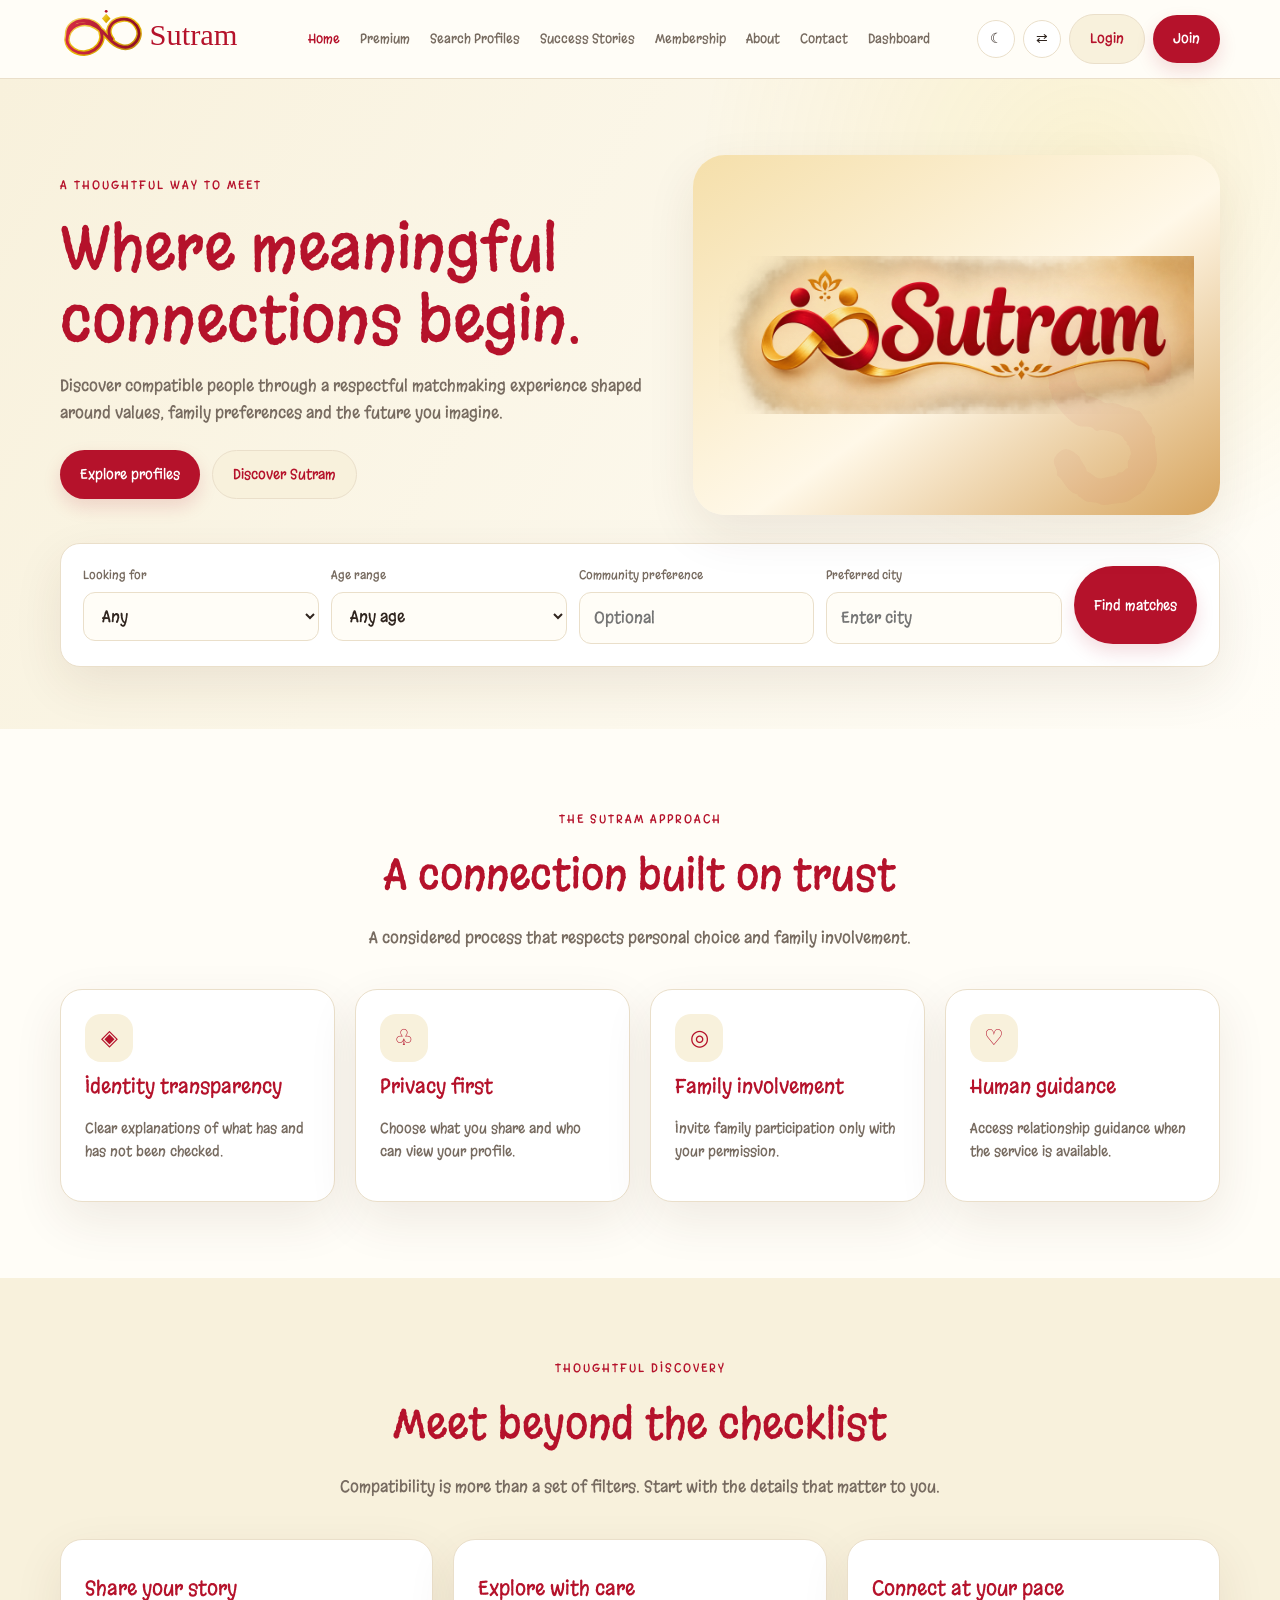
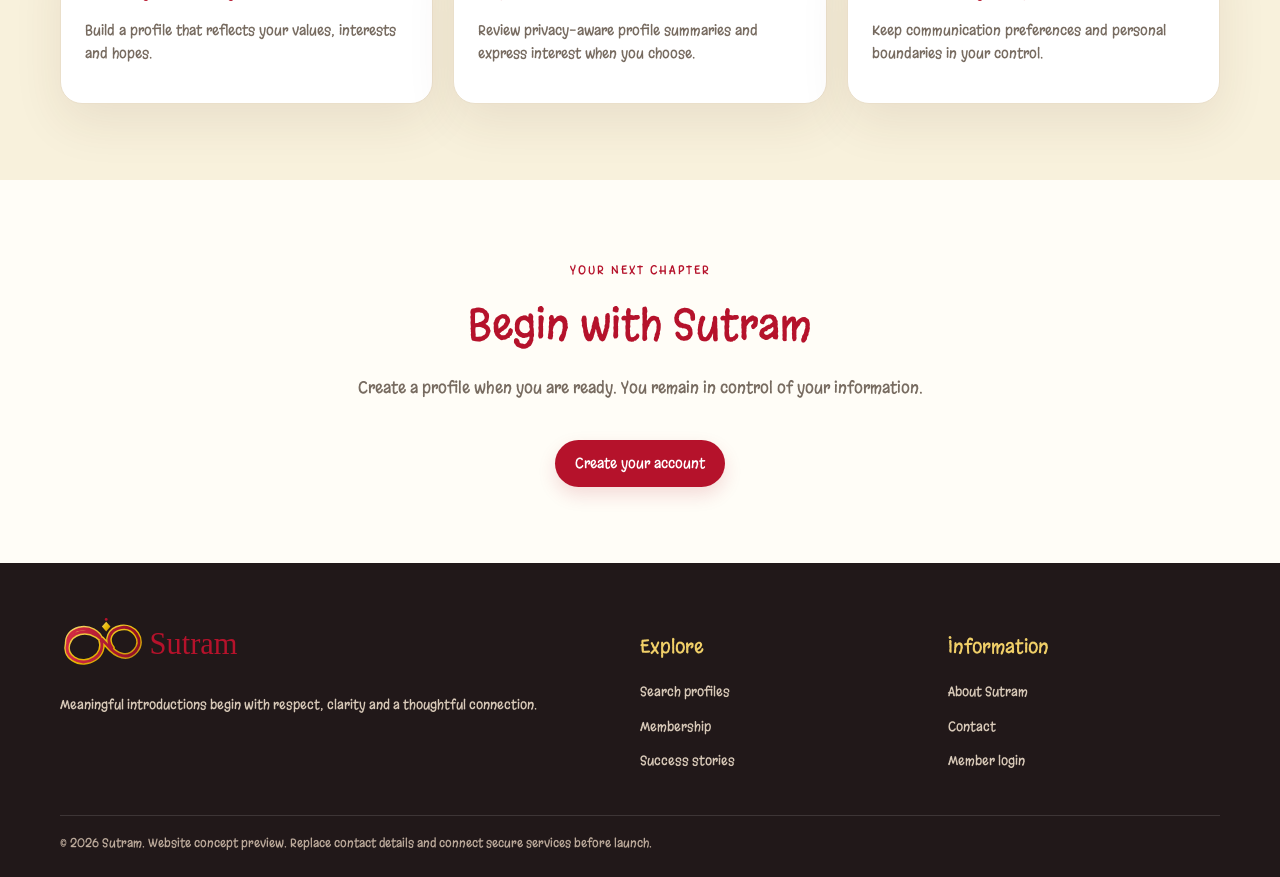
==== index.html @ 2b1965fa "firstcommit" ====
<!doctype html><html lang="en" dir="ltr"><head><meta charset="utf-8"><meta name="viewport" content="width=device-width, initial-scale=1"><meta name="theme-color" content="#F8F1DC"><meta name="description" content="Sutram — thoughtful matchmaking and meaningful connections."><title>Sutram | index</title><link rel="icon" type="image/svg+xml" href="assets/images/sutram-knot.svg"><link rel="stylesheet" href="assets/css/style.css"></head><body><div id="app"></div><script src="assets/js/site.js"></script></body></html>
---- assets/css/style.css ----
@import url('https://fonts.googleapis.com/css2?family=Margarine&display=swap');
:root{--red:#B5122B;--yellow:#E6B800;--sand:#C49A6C;--cream:#F8F1DC;--bg:#fffdf7;--surface:#fff;--ink:#30251f;--muted:#776b60;--line:#eadfca;--shadow:0 18px 50px rgba(80,40,20,.09);--radius:22px}*{box-sizing:border-box}html{scroll-behavior:smooth}body{margin:0;background:var(--bg);color:var(--ink);font-family:'Margarine',cursive;line-height:1.65}body.dark{--bg:#171313;--surface:#211b1b;--ink:#f8f1e8;--muted:#c2b3a6;--line:#413331;--cream:#302421;--shadow:0 18px 50px rgba(0,0,0,.25)}a{color:inherit;text-decoration:none}button,input,select,textarea{font:inherit}button,.btn{border:0;cursor:pointer;display:inline-flex;align-items:center;justify-content:center;gap:8px;padding:12px 20px;border-radius:999px;font-size:14px;transition:.2s}button:hover,.btn:hover{transform:translateY(-2px)}.btn-primary{background:var(--red);color:#fff;box-shadow:0 8px 18px #b5122b25}.btn-secondary{background:var(--cream);color:var(--red);border:1px solid var(--line)}.btn-ghost{background:transparent;color:var(--ink);border:1px solid var(--line)}.container{width:min(1160px,92%);margin:auto}.site-header{position:sticky;top:0;z-index:20;background:color-mix(in srgb,var(--bg) 92%,transparent);backdrop-filter:blur(14px);border-bottom:1px solid var(--line)}.nav-wrap{min-height:78px;display:flex;align-items:center;justify-content:space-between;gap:20px}.brand img{width:200px;height:60px;object-fit:contain}.nav-links{display:flex;align-items:center;gap:20px;font-size:13px}.nav-links a{color:var(--muted)}.nav-links a:hover,.nav-links a.active{color:var(--red)}.nav-actions{display:flex;align-items:center;gap:8px}.icon-btn{width:38px;height:38px;padding:0;border:1px solid var(--line);background:var(--surface);color:var(--ink)}.menu-toggle{display:none}.hero{padding:76px 0 62px;background:radial-gradient(circle at 85% 15%,#e6b80020,transparent 32%),linear-gradient(120deg,var(--cream),var(--bg))}.hero-grid{display:grid;grid-template-columns:1.05fr .95fr;gap:50px;align-items:center}.eyebrow{color:var(--red);font-size:12px;letter-spacing:2px;text-transform:uppercase}.hero h1{font-size:clamp(36px,5vw,62px);line-height:1.16;margin:16px 0;color:var(--red);font-weight:400}.hero p{color:var(--muted);max-width:590px}.hero-art{min-height:360px;border-radius:32px;background:linear-gradient(145deg,#f5dfaa,#fff8e8 55%,#d7a45d);box-shadow:var(--shadow);display:grid;place-items:center;overflow:hidden;position:relative}.hero-art img{width:90%;height:320px;object-fit:contain;mix-blend-mode:multiply}.hero-art:after{content:'S';position:absolute;font-size:250px;color:#b5122b0b;right:8%;bottom:-100px}.section{padding:76px 0}.section.alt{background:var(--cream)}.section-head{text-align:center;max-width:700px;margin:0 auto 38px}.section-head h2,.page-hero h1{font-size:clamp(28px,4vw,42px);color:var(--red);font-weight:400;margin:8px 0}.section-head p{color:var(--muted)}.grid{display:grid;gap:20px}.grid-3{grid-template-columns:repeat(3,1fr)}.grid-4{grid-template-columns:repeat(4,1fr)}.card{background:var(--surface);border:1px solid var(--line);border-radius:var(--radius);padding:24px;box-shadow:var(--shadow)}.card h3{margin:8px 0;color:var(--red);font-size:20px;font-weight:400}.card p{color:var(--muted);font-size:14px}.feature-icon{width:48px;height:48px;border-radius:16px;background:var(--cream);display:grid;place-items:center;color:var(--red);font-size:22px}.search-panel{background:var(--surface);padding:22px;border:1px solid var(--line);border-radius:20px;box-shadow:var(--shadow);display:grid;grid-template-columns:repeat(4,1fr) auto;gap:12px;margin-top:28px}.field{display:flex;flex-direction:column;gap:6px}.field label{font-size:12px;color:var(--muted)}.field input,.field select,.field textarea{width:100%;padding:12px 14px;border:1px solid var(--line);border-radius:12px;background:var(--bg);color:var(--ink);outline:none}.field input:focus,.field select:focus,.field textarea:focus{border-color:var(--yellow);box-shadow:0 0 0 3px #e6b80022}.page-hero{padding:56px 0;background:var(--cream);text-align:center}.page-hero p{max-width:700px;margin:0 auto;color:var(--muted)}.profile-card{padding:0;overflow:hidden}.profile-photo{height:180px;background:linear-gradient(135deg,#ead6b2,#f9efdc);display:grid;place-items:center;font-size:60px;color:var(--red)}.profile-info{padding:18px}.tag{display:inline-block;padding:5px 10px;background:var(--cream);color:var(--red);border-radius:99px;font-size:11px;margin:3px}.plan{position:relative}.plan.popular{border:2px solid var(--yellow);transform:translateY(-8px)}.price{font-size:30px;color:var(--red)}.list{padding:0;list-style:none;color:var(--muted);font-size:14px}.list li{padding:7px 0;border-bottom:1px solid var(--line)}.footer{background:#211819;color:#f8f1dc;padding:50px 0 24px}.footer-grid{display:grid;grid-template-columns:2fr 1fr 1fr;gap:36px}.footer p,.footer a{color:#d8c9b8;font-size:13px}.footer h3{font-weight:400;color:#f0cf68}.footer-bottom{border-top:1px solid #ffffff20;margin-top:30px;padding-top:18px;color:#bba99a;font-size:12px}.auth-shell{min-height:100vh;display:grid;place-items:center;padding:24px;background:radial-gradient(circle at 20% 20%,#e6b80025,transparent 30%),var(--bg)}.auth-card{width:min(460px,100%);padding:34px;background:var(--surface);border:1px solid var(--line);border-radius:26px;box-shadow:var(--shadow)}.auth-card .brand{display:block;text-align:center;margin-bottom:18px}.auth-card .brand img{margin:auto}.auth-card h1{text-align:center;color:var(--red);font-weight:400}.auth-card .field{margin:14px 0}.auth-card .btn{width:100%;margin-top:10px}.auth-tools{position:fixed;top:16px;right:16px;display:flex;gap:8px}.dashboard{min-height:100vh;display:grid;grid-template-columns:250px 1fr}.sidebar{background:#24191a;color:#f8f1dc;padding:24px 16px;display:flex;flex-direction:column}.sidebar img{width:180px;background:#fff8e8;border-radius:12px;padding:4px}.side-links{display:grid;gap:6px;margin-top:28px}.side-links a,.side-links button{color:#eadbc9;text-align:start;padding:12px;border-radius:10px;background:transparent;border:0}.side-links a.active,.side-links a:hover{background:#ffffff18;color:#f3d36a}.dash-main{padding:28px;min-width:0}.dash-top{display:flex;justify-content:space-between;align-items:center;gap:16px}.metric{font-size:30px;color:var(--red)}.notice{padding:14px 18px;background:#fff4d5;color:#6e4c00;border:1px solid #e6b80055;border-radius:14px;font-size:13px;margin:18px 0}.empty{padding:32px;text-align:center;border:1px dashed var(--line);border-radius:18px;color:var(--muted)}.success{color:#24734a}.toast{position:fixed;bottom:20px;left:50%;transform:translateX(-50%);background:#24191a;color:white;padding:12px 20px;border-radius:999px;z-index:50;box-shadow:var(--shadow);display:none}.mobile-nav{display:none}html[dir=rtl] body{text-align:right}html[dir=rtl] .nav-wrap{flex-direction:row-reverse}html[dir=rtl] .dashboard{grid-template-columns:1fr 250px}html[dir=rtl] .sidebar{grid-column:2}html[dir=rtl] .dash-main{grid-column:1;grid-row:1}html[dir=rtl] .side-links a{text-align:right}
@media(max-width:900px){.nav-links{display:none;position:absolute;top:78px;left:0;right:0;background:var(--surface);padding:20px;flex-direction:column;border-bottom:1px solid var(--line)}.nav-links.open{display:flex}.menu-toggle{display:inline-flex}.nav-actions .btn{display:none}.hero-grid{grid-template-columns:1fr}.hero-art{min-height:280px}.search-panel{grid-template-columns:repeat(2,1fr)}.grid-4{grid-template-columns:repeat(2,1fr)}.dashboard{grid-template-columns:1fr}.sidebar{position:relative}.side-links{grid-template-columns:repeat(2,1fr);margin-top:14px}.dash-main{padding:20px}html[dir=rtl] .dashboard{grid-template-columns:1fr}html[dir=rtl] .sidebar,html[dir=rtl] .dash-main{grid-column:auto;grid-row:auto}}
@media(max-width:600px){.nav-wrap{min-height:68px}.brand img{width:160px;height:50px}.nav-links{top:68px}.nav-actions{gap:5px}.icon-btn{width:34px;height:34px}.hero{padding:48px 0}.hero-art{min-height:220px}.hero-art img{height:210px}.search-panel{grid-template-columns:1fr}.grid-3,.grid-4{grid-template-columns:1fr}.section{padding:54px 0}.footer-grid{grid-template-columns:1fr}.plan.popular{transform:none}.dash-top{align-items:flex-start;flex-direction:column}.side-links{grid-template-columns:1fr 1fr}.auth-card{padding:24px}}
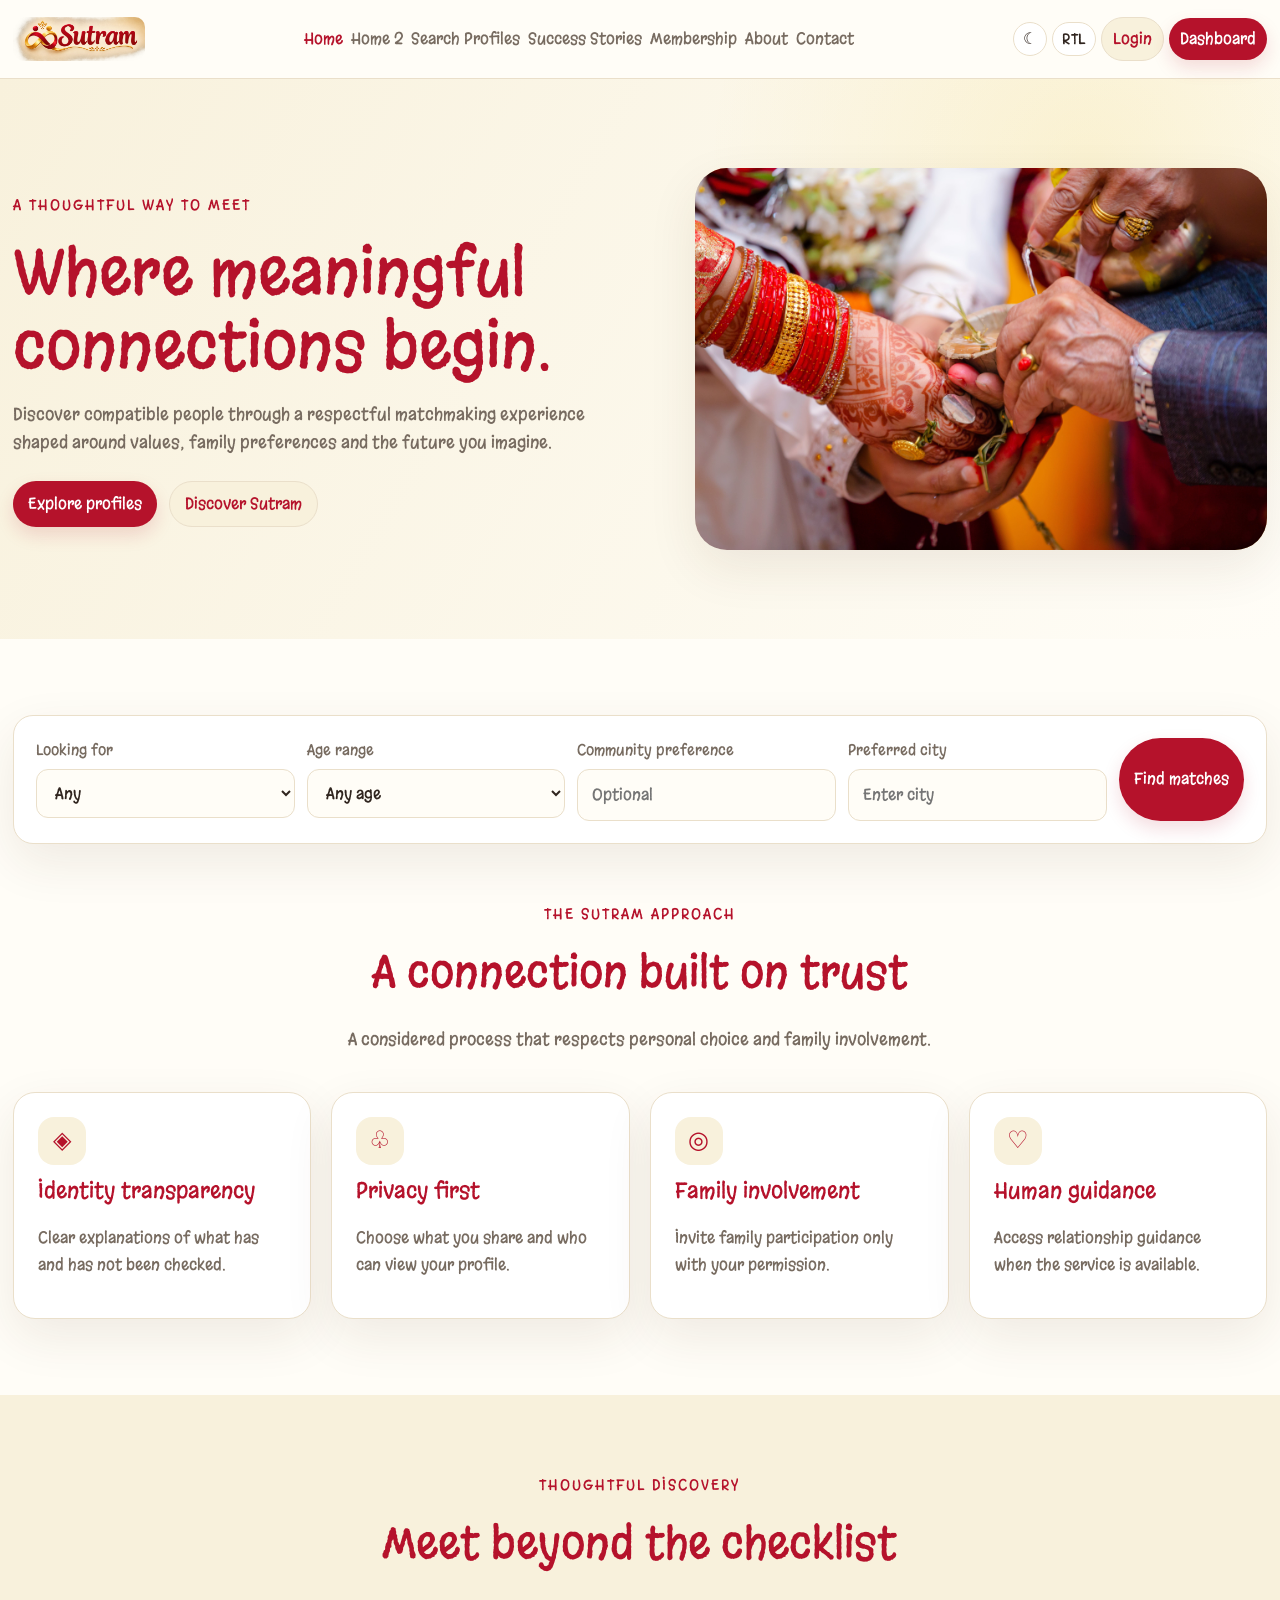
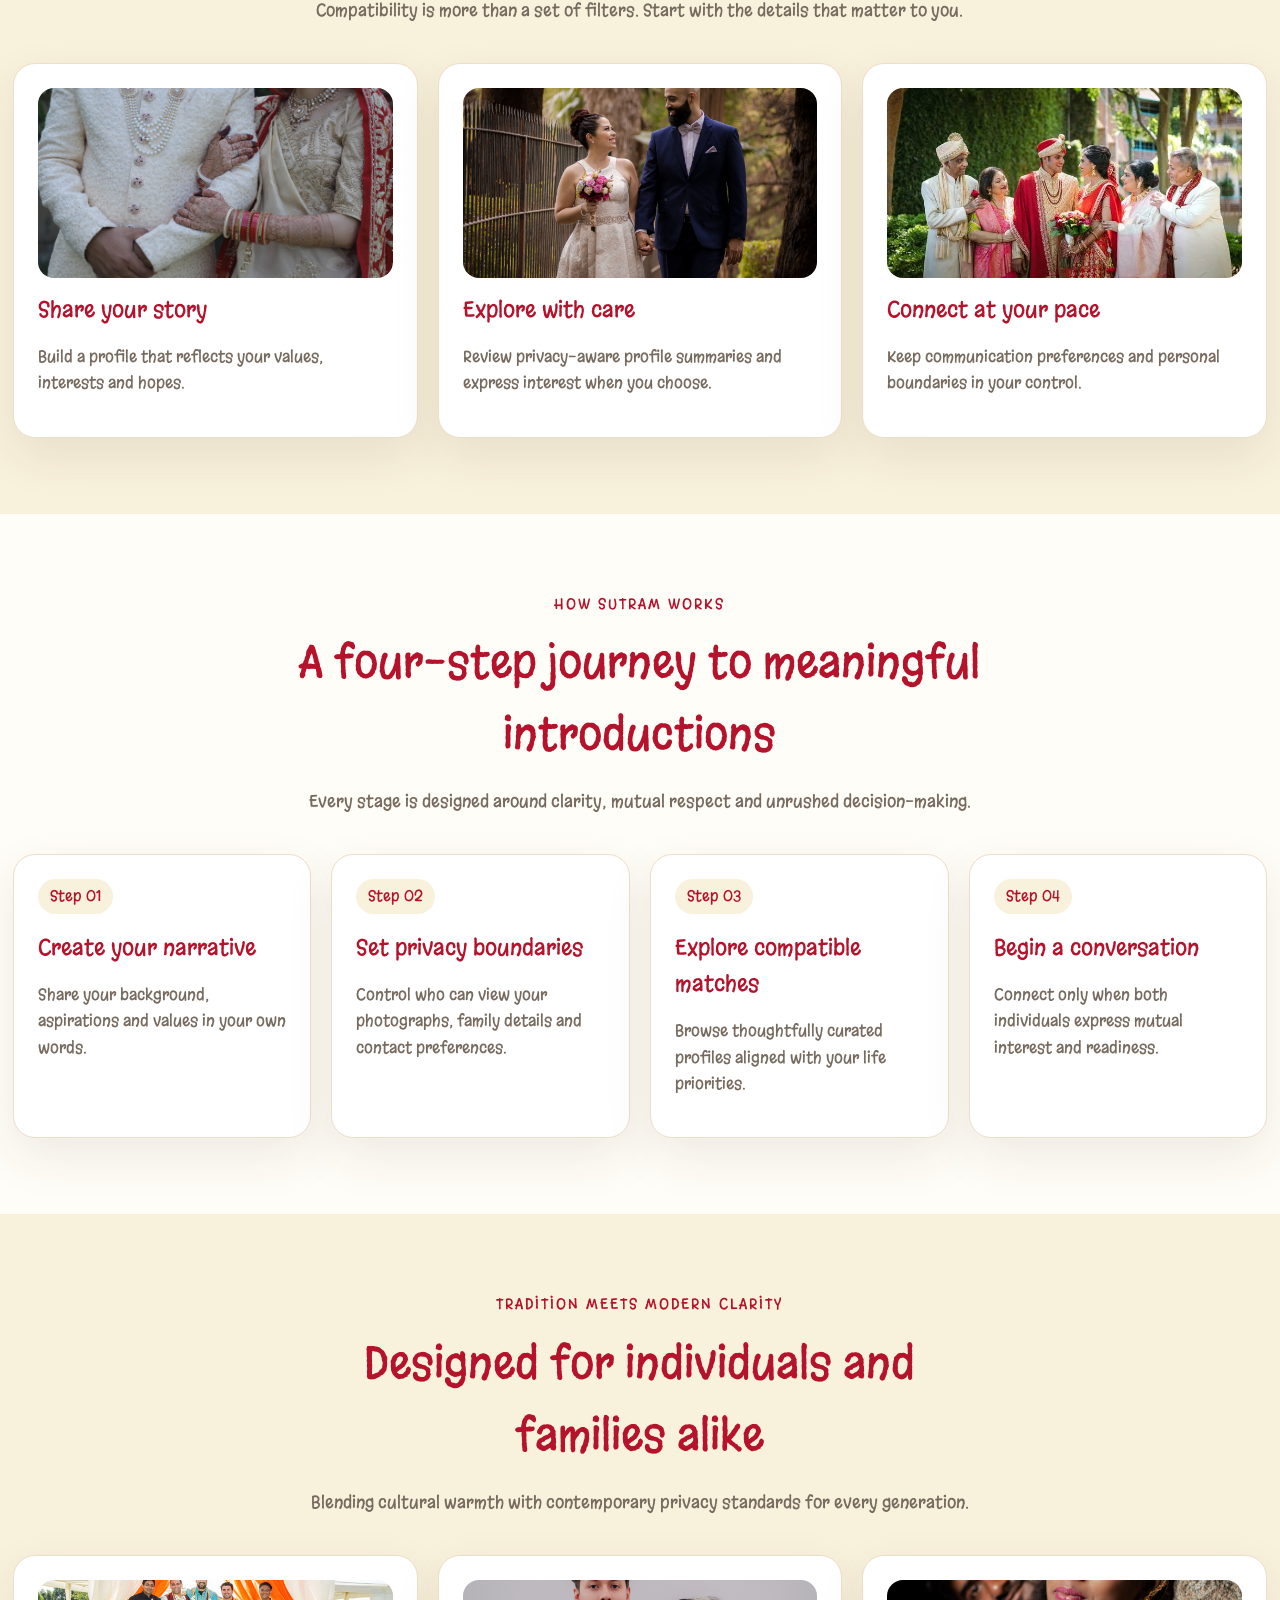
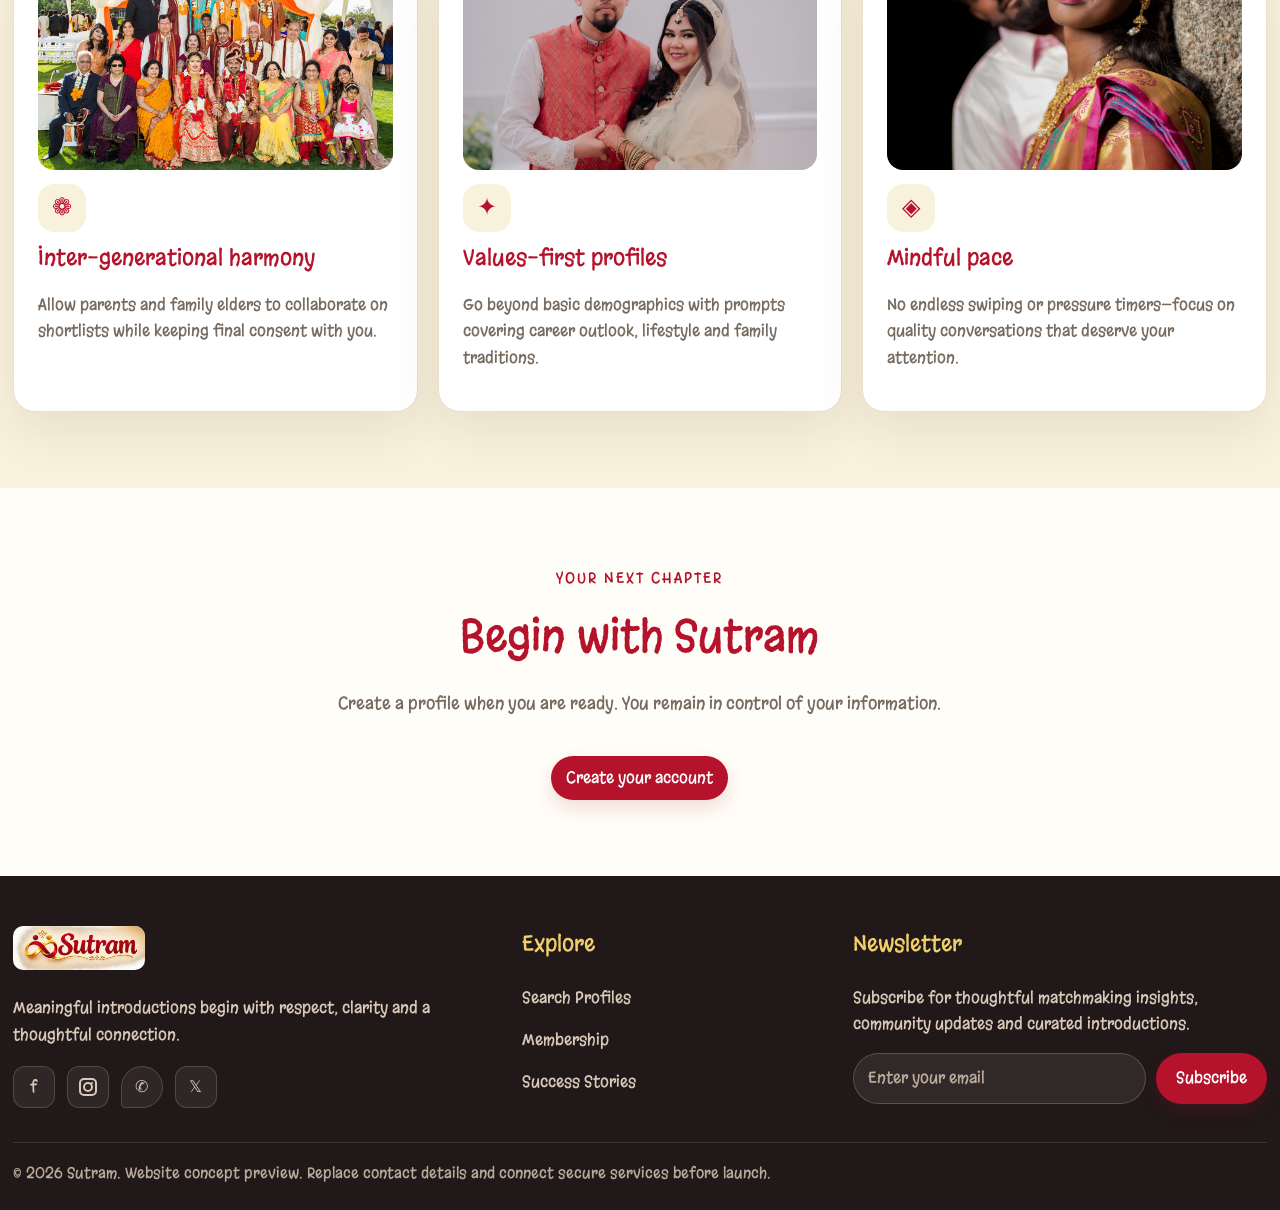
==== commit 0e90fa16: "firstpush" ====
--- a/index.html
+++ b/index.html
@@ -1 +1 @@
-<!doctype html><html lang="en" dir="ltr"><head><meta charset="utf-8"><meta name="viewport" content="width=device-width, initial-scale=1"><meta name="theme-color" content="#F8F1DC"><meta name="description" content="Sutram — thoughtful matchmaking and meaningful connections."><title>Sutram | index</title><link rel="icon" type="image/svg+xml" href="assets/images/sutram-knot.svg"><link rel="stylesheet" href="assets/css/style.css"></head><body><div id="app"></div><script src="assets/js/site.js"></script></body></html>
+<!doctype html><html lang="en" dir="ltr"><head><meta charset="utf-8"><meta name="viewport" content="width=device-width, initial-scale=1"><meta name="theme-color" content="#F8F1DC"><meta name="description" content="Sutram — thoughtful matchmaking and meaningful connections."><title>Sutram | index</title><link rel="icon" type="image/png" href="assets/images/sutram-logo.png"><link rel="stylesheet" href="assets/css/style.css"></head><body><div id="app"><header class="site-header"><div class="container nav-wrap"><a class="brand" href="index.html" aria-label="Sutram home"><img src="assets/images/sutram-logo.png" alt="Sutram"></a><nav class="nav-links" id="navLinks"><a class="active" href="index.html">Home</a><a class="" href="home-2.html">Home 2</a><a class="" href="search-profiles.html">Search Profiles</a><a class="" href="success-stories.html">Success Stories</a><a class="" href="membership-plans.html">Membership</a><a class="" href="about.html">About</a><a class="" href="contact.html">Contact</a><div class="mobile-menu-actions"><div class="mobile-menu-toggles"><button class="icon-btn theme-toggle" type="button" aria-label="Toggle theme">☾</button><button class="icon-btn dir-toggle" type="button" aria-label="Toggle text direction">RTL</button></div><div class="mobile-menu-btns"><a class="btn btn-secondary" href="login.html">Login</a><a class="btn btn-primary" href="dashboard.html">Dashboard</a></div></div></nav><div class="nav-actions"><button class="icon-btn theme-toggle" id="themeToggle" type="button" aria-label="Toggle theme">☾</button><button class="icon-btn dir-toggle" id="dirToggle" type="button" aria-label="Toggle text direction">RTL</button><a class="btn btn-secondary" href="login.html">Login</a><a class="btn btn-primary" href="dashboard.html">Dashboard</a><button class="icon-btn menu-toggle" id="menuToggle" type="button" aria-label="Open navigation">☰</button></div></div></header><main><section class="hero"><div class="container hero-grid"><div><span class="eyebrow">A thoughtful way to meet</span><h1>Where meaningful connections begin.</h1><p>Discover compatible people through a respectful matchmaking experience shaped around values, family preferences and the future you imagine.</p><div style="display:flex;gap:12px;flex-wrap:wrap;margin-top:24px"><a class="btn btn-primary" href="search-profiles.html">Explore profiles</a><a class="btn btn-secondary" href="about.html">Discover Sutram</a></div></div><div class="hero-art"><img src="assets/images/hero1.jpg" alt="Where meaningful connections begin"></div></div></section><section class="section"><div class="container"><form class="search-panel" id="quickSearch" style="margin-top:0;margin-bottom:56px"><div class="field"><label>Looking for</label><select name="looking"><option>Any</option><option>Bride</option><option>Groom</option></select></div><div class="field"><label>Age range</label><select name="age"><option>Any age</option><option>21–25</option><option>26–30</option><option>31–35</option><option>36–40</option></select></div><div class="field"><label>Community preference</label><input name="community" placeholder="Optional"></div><div class="field"><label>Preferred city</label><input name="city" placeholder="Enter city"></div><button class="btn btn-primary" type="submit">Find matches</button></form><div class="section-head"><span class="eyebrow">The Sutram approach</span><h2>A connection built on trust</h2><p>A considered process that respects personal choice and family involvement.</p></div><div class="grid grid-4"><article class="card"><div class="feature-icon">◈</div><h3>Identity transparency</h3><p>Clear explanations of what has and has not been checked.</p></article><article class="card"><div class="feature-icon">♧</div><h3>Privacy first</h3><p>Choose what you share and who can view your profile.</p></article><article class="card"><div class="feature-icon">◎</div><h3>Family involvement</h3><p>Invite family participation only with your permission.</p></article><article class="card"><div class="feature-icon">♡</div><h3>Human guidance</h3><p>Access relationship guidance when the service is available.</p></article></div></div></section><section class="section alt"><div class="container"><div class="section-head"><span class="eyebrow">Thoughtful discovery</span><h2>Meet beyond the checklist</h2><p>Compatibility is more than a set of filters. Start with the details that matter to you.</p></div><div class="grid grid-3"><article class="card"><img class="card-media" src="assets/images/b88.jpg" alt="A couple sharing their story"><h3>Share your story</h3><p>Build a profile that reflects your values, interests and hopes.</p></article><article class="card"><img class="card-media" src="assets/images/b17.jpg" alt="Explore with care"><h3>Explore with care</h3><p>Review privacy-aware profile summaries and express interest when you choose.</p></article><article class="card"><img class="card-media" src="assets/images/fam11.jfif" alt="Connect at your pace with family"><h3>Connect at your pace</h3><p>Keep communication preferences and personal boundaries in your control.</p></article></div></div></section><section class="section"><div class="container"><div class="section-head"><span class="eyebrow">How Sutram works</span><h2>A four-step journey to meaningful introductions</h2><p>Every stage is designed around clarity, mutual respect and unrushed decision-making.</p></div><div class="grid grid-4"><article class="card"><span class="step-badge">Step 01</span><h3>Create your narrative</h3><p>Share your background, aspirations and values in your own words.</p></article><article class="card"><span class="step-badge">Step 02</span><h3>Set privacy boundaries</h3><p>Control who can view your photographs, family details and contact preferences.</p></article><article class="card"><span class="step-badge">Step 03</span><h3>Explore compatible matches</h3><p>Browse thoughtfully curated profiles aligned with your life priorities.</p></article><article class="card"><span class="step-badge">Step 04</span><h3>Begin a conversation</h3><p>Connect only when both individuals express mutual interest and readiness.</p></article></div></div></section><section class="section alt"><div class="container"><div class="section-head"><span class="eyebrow">Tradition meets modern clarity</span><h2>Designed for individuals and families alike</h2><p>Blending cultural warmth with contemporary privacy standards for every generation.</p></div><div class="grid grid-3"><article class="card"><img class="card-media" src="assets/images/fam1.jpeg" alt="Inter-generational family harmony"><div class="feature-icon">❁</div><h3>Inter-generational harmony</h3><p>Allow parents and family elders to collaborate on shortlists while keeping final consent with you.</p></article><article class="card"><img class="card-media" src="assets/images/b4.jpg" alt="Values-first matchmaking"><div class="feature-icon">✦</div><h3>Values-first profiles</h3><p>Go beyond basic demographics with prompts covering career outlook, lifestyle and family traditions.</p></article><article class="card"><img class="card-media" src="assets/images/b12.jpg" alt="Mindful pace for couples"><div class="feature-icon">◈</div><h3>Mindful pace</h3><p>No endless swiping or pressure timers—focus on quality conversations that deserve your attention.</p></article></div></div></section><section class="section"><div class="container" style="text-align:center"><div class="section-head"><span class="eyebrow">Your next chapter</span><h2>Begin with Sutram</h2><p>Create a profile when you are ready. You remain in control of your information.</p></div><a class="btn btn-primary" href="signup.html">Create your account</a></div></section></main><footer class="footer"><div class="container"><div class="footer-grid"><div><a class="brand" href="index.html" aria-label="Sutram home"><img src="assets/images/sutram-logo.png" alt="Sutram"></a><p>Meaningful introductions begin with respect, clarity and a thoughtful connection.</p><div class="footer-socials"><a class="social-icon" href="#facebook" aria-label="Facebook" title="Facebook">f</a><a class="social-icon" href="#instagram" aria-label="Instagram" title="Instagram"><span class="insta-cam"></span></a><a class="social-icon wa-icon" href="#whatsapp" aria-label="WhatsApp" title="WhatsApp">✆</a><a class="social-icon" href="#x" aria-label="X" title="X">𝕏</a></div></div><div><h3>Explore</h3><p><a href="search-profiles.html">Search Profiles</a></p><p><a href="membership-plans.html">Membership</a></p><p><a href="success-stories.html">Success Stories</a></p></div><div><h3>Newsletter</h3><p>Subscribe for thoughtful matchmaking insights, community updates and curated introductions.</p><form class="newsletter-form" id="newsletterForm"><input type="email" name="email" required placeholder="Enter your email" aria-label="Email address"><button class="btn btn-primary" type="submit">Subscribe</button></form></div></div><div class="footer-bottom">© 2026 Sutram. Website concept preview. Replace contact details and connect secure services before launch.</div></div></footer></div><script src="assets/js/site.js"></script></body></html>
--- a/assets/css/style.css
+++ b/assets/css/style.css
@@ -1,4 +1,6 @@
 @import url('https://fonts.googleapis.com/css2?family=Margarine&display=swap');
-:root{--red:#B5122B;--yellow:#E6B800;--sand:#C49A6C;--cream:#F8F1DC;--bg:#fffdf7;--surface:#fff;--ink:#30251f;--muted:#776b60;--line:#eadfca;--shadow:0 18px 50px rgba(80,40,20,.09);--radius:22px}*{box-sizing:border-box}html{scroll-behavior:smooth}body{margin:0;background:var(--bg);color:var(--ink);font-family:'Margarine',cursive;line-height:1.65}body.dark{--bg:#171313;--surface:#211b1b;--ink:#f8f1e8;--muted:#c2b3a6;--line:#413331;--cream:#302421;--shadow:0 18px 50px rgba(0,0,0,.25)}a{color:inherit;text-decoration:none}button,input,select,textarea{font:inherit}button,.btn{border:0;cursor:pointer;display:inline-flex;align-items:center;justify-content:center;gap:8px;padding:12px 20px;border-radius:999px;font-size:14px;transition:.2s}button:hover,.btn:hover{transform:translateY(-2px)}.btn-primary{background:var(--red);color:#fff;box-shadow:0 8px 18px #b5122b25}.btn-secondary{background:var(--cream);color:var(--red);border:1px solid var(--line)}.btn-ghost{background:transparent;color:var(--ink);border:1px solid var(--line)}.container{width:min(1160px,92%);margin:auto}.site-header{position:sticky;top:0;z-index:20;background:color-mix(in srgb,var(--bg) 92%,transparent);backdrop-filter:blur(14px);border-bottom:1px solid var(--line)}.nav-wrap{min-height:78px;display:flex;align-items:center;justify-content:space-between;gap:20px}.brand img{width:200px;height:60px;object-fit:contain}.nav-links{display:flex;align-items:center;gap:20px;font-size:13px}.nav-links a{color:var(--muted)}.nav-links a:hover,.nav-links a.active{color:var(--red)}.nav-actions{display:flex;align-items:center;gap:8px}.icon-btn{width:38px;height:38px;padding:0;border:1px solid var(--line);background:var(--surface);color:var(--ink)}.menu-toggle{display:none}.hero{padding:76px 0 62px;background:radial-gradient(circle at 85% 15%,#e6b80020,transparent 32%),linear-gradient(120deg,var(--cream),var(--bg))}.hero-grid{display:grid;grid-template-columns:1.05fr .95fr;gap:50px;align-items:center}.eyebrow{color:var(--red);font-size:12px;letter-spacing:2px;text-transform:uppercase}.hero h1{font-size:clamp(36px,5vw,62px);line-height:1.16;margin:16px 0;color:var(--red);font-weight:400}.hero p{color:var(--muted);max-width:590px}.hero-art{min-height:360px;border-radius:32px;background:linear-gradient(145deg,#f5dfaa,#fff8e8 55%,#d7a45d);box-shadow:var(--shadow);display:grid;place-items:center;overflow:hidden;position:relative}.hero-art img{width:90%;height:320px;object-fit:contain;mix-blend-mode:multiply}.hero-art:after{content:'S';position:absolute;font-size:250px;color:#b5122b0b;right:8%;bottom:-100px}.section{padding:76px 0}.section.alt{background:var(--cream)}.section-head{text-align:center;max-width:700px;margin:0 auto 38px}.section-head h2,.page-hero h1{font-size:clamp(28px,4vw,42px);color:var(--red);font-weight:400;margin:8px 0}.section-head p{color:var(--muted)}.grid{display:grid;gap:20px}.grid-3{grid-template-columns:repeat(3,1fr)}.grid-4{grid-template-columns:repeat(4,1fr)}.card{background:var(--surface);border:1px solid var(--line);border-radius:var(--radius);padding:24px;box-shadow:var(--shadow)}.card h3{margin:8px 0;color:var(--red);font-size:20px;font-weight:400}.card p{color:var(--muted);font-size:14px}.feature-icon{width:48px;height:48px;border-radius:16px;background:var(--cream);display:grid;place-items:center;color:var(--red);font-size:22px}.search-panel{background:var(--surface);padding:22px;border:1px solid var(--line);border-radius:20px;box-shadow:var(--shadow);display:grid;grid-template-columns:repeat(4,1fr) auto;gap:12px;margin-top:28px}.field{display:flex;flex-direction:column;gap:6px}.field label{font-size:12px;color:var(--muted)}.field input,.field select,.field textarea{width:100%;padding:12px 14px;border:1px solid var(--line);border-radius:12px;background:var(--bg);color:var(--ink);outline:none}.field input:focus,.field select:focus,.field textarea:focus{border-color:var(--yellow);box-shadow:0 0 0 3px #e6b80022}.page-hero{padding:56px 0;background:var(--cream);text-align:center}.page-hero p{max-width:700px;margin:0 auto;color:var(--muted)}.profile-card{padding:0;overflow:hidden}.profile-photo{height:180px;background:linear-gradient(135deg,#ead6b2,#f9efdc);display:grid;place-items:center;font-size:60px;color:var(--red)}.profile-info{padding:18px}.tag{display:inline-block;padding:5px 10px;background:var(--cream);color:var(--red);border-radius:99px;font-size:11px;margin:3px}.plan{position:relative}.plan.popular{border:2px solid var(--yellow);transform:translateY(-8px)}.price{font-size:30px;color:var(--red)}.list{padding:0;list-style:none;color:var(--muted);font-size:14px}.list li{padding:7px 0;border-bottom:1px solid var(--line)}.footer{background:#211819;color:#f8f1dc;padding:50px 0 24px}.footer-grid{display:grid;grid-template-columns:2fr 1fr 1fr;gap:36px}.footer p,.footer a{color:#d8c9b8;font-size:13px}.footer h3{font-weight:400;color:#f0cf68}.footer-bottom{border-top:1px solid #ffffff20;margin-top:30px;padding-top:18px;color:#bba99a;font-size:12px}.auth-shell{min-height:100vh;display:grid;place-items:center;padding:24px;background:radial-gradient(circle at 20% 20%,#e6b80025,transparent 30%),var(--bg)}.auth-card{width:min(460px,100%);padding:34px;background:var(--surface);border:1px solid var(--line);border-radius:26px;box-shadow:var(--shadow)}.auth-card .brand{display:block;text-align:center;margin-bottom:18px}.auth-card .brand img{margin:auto}.auth-card h1{text-align:center;color:var(--red);font-weight:400}.auth-card .field{margin:14px 0}.auth-card .btn{width:100%;margin-top:10px}.auth-tools{position:fixed;top:16px;right:16px;display:flex;gap:8px}.dashboard{min-height:100vh;display:grid;grid-template-columns:250px 1fr}.sidebar{background:#24191a;color:#f8f1dc;padding:24px 16px;display:flex;flex-direction:column}.sidebar img{width:180px;background:#fff8e8;border-radius:12px;padding:4px}.side-links{display:grid;gap:6px;margin-top:28px}.side-links a,.side-links button{color:#eadbc9;text-align:start;padding:12px;border-radius:10px;background:transparent;border:0}.side-links a.active,.side-links a:hover{background:#ffffff18;color:#f3d36a}.dash-main{padding:28px;min-width:0}.dash-top{display:flex;justify-content:space-between;align-items:center;gap:16px}.metric{font-size:30px;color:var(--red)}.notice{padding:14px 18px;background:#fff4d5;color:#6e4c00;border:1px solid #e6b80055;border-radius:14px;font-size:13px;margin:18px 0}.empty{padding:32px;text-align:center;border:1px dashed var(--line);border-radius:18px;color:var(--muted)}.success{color:#24734a}.toast{position:fixed;bottom:20px;left:50%;transform:translateX(-50%);background:#24191a;color:white;padding:12px 20px;border-radius:999px;z-index:50;box-shadow:var(--shadow);display:none}.mobile-nav{display:none}html[dir=rtl] body{text-align:right}html[dir=rtl] .nav-wrap{flex-direction:row-reverse}html[dir=rtl] .dashboard{grid-template-columns:1fr 250px}html[dir=rtl] .sidebar{grid-column:2}html[dir=rtl] .dash-main{grid-column:1;grid-row:1}html[dir=rtl] .side-links a{text-align:right}
-@media(max-width:900px){.nav-links{display:none;position:absolute;top:78px;left:0;right:0;background:var(--surface);padding:20px;flex-direction:column;border-bottom:1px solid var(--line)}.nav-links.open{display:flex}.menu-toggle{display:inline-flex}.nav-actions .btn{display:none}.hero-grid{grid-template-columns:1fr}.hero-art{min-height:280px}.search-panel{grid-template-columns:repeat(2,1fr)}.grid-4{grid-template-columns:repeat(2,1fr)}.dashboard{grid-template-columns:1fr}.sidebar{position:relative}.side-links{grid-template-columns:repeat(2,1fr);margin-top:14px}.dash-main{padding:20px}html[dir=rtl] .dashboard{grid-template-columns:1fr}html[dir=rtl] .sidebar,html[dir=rtl] .dash-main{grid-column:auto;grid-row:auto}}
-@media(max-width:600px){.nav-wrap{min-height:68px}.brand img{width:160px;height:50px}.nav-links{top:68px}.nav-actions{gap:5px}.icon-btn{width:34px;height:34px}.hero{padding:48px 0}.hero-art{min-height:220px}.hero-art img{height:210px}.search-panel{grid-template-columns:1fr}.grid-3,.grid-4{grid-template-columns:1fr}.section{padding:54px 0}.footer-grid{grid-template-columns:1fr}.plan.popular{transform:none}.dash-top{align-items:flex-start;flex-direction:column}.side-links{grid-template-columns:1fr 1fr}.auth-card{padding:24px}}
+:root{--red:#B5122B;--yellow:#E6B800;--sand:#C49A6C;--cream:#F8F1DC;--bg:#fffdf7;--surface:#fff;--ink:#30251f;--muted:#776b60;--line:#eadfca;--shadow:0 18px 50px rgba(80,40,20,.09);--radius:22px}*{box-sizing:border-box}html{scroll-behavior:smooth;font-size:18px}body{margin:0;background:var(--bg);color:var(--ink);font-family:'Margarine',cursive;font-size:17px;line-height:1.65;overflow-x:hidden}body.dark{--bg:#171313;--surface:#211b1b;--ink:#f8f1e8;--muted:#c2b3a6;--line:#413331;--cream:#302421;--shadow:0 18px 50px rgba(0,0,0,.25)}a{color:inherit;text-decoration:none}button,input,select,textarea{font:inherit;font-size:16px}button,.btn{border:0;cursor:pointer;display:inline-flex;align-items:center;justify-content:center;gap:8px;padding:9px 15px;border-radius:999px;font-size:16px;white-space:nowrap;transition:.2s}button:hover,.btn:hover{transform:translateY(-2px)}.btn-primary{background:var(--red);color:#fff;box-shadow:0 8px 18px #b5122b25}.btn-primary:hover{background:#8e0d21;color:#fff;box-shadow:0 12px 26px rgba(181,18,43,.4)}.btn-secondary{background:var(--cream);color:var(--red);border:1px solid var(--line)}.btn-secondary:hover{background:var(--red);color:#fff;border-color:var(--red);box-shadow:0 10px 22px rgba(181,18,43,.28)}.btn-ghost{background:var(--surface);color:var(--ink);border:1px solid var(--line)}.btn-ghost:hover{background:var(--cream);color:var(--red);border-color:var(--red);box-shadow:0 10px 22px rgba(181,18,43,.18)}.container{width:min(1320px,96%);margin:auto}.site-header{position:sticky;top:0;z-index:20;background:color-mix(in srgb,var(--bg) 92%,transparent);backdrop-filter:blur(14px);border-bottom:1px solid var(--line)}.nav-wrap{min-height:78px;display:flex;align-items:center;justify-content:space-between;gap:10px}.brand{display:inline-flex;align-items:center;flex-shrink:0}.brand img{width:156px;height:52px;object-fit:contain;border-radius:10px;display:block}body:not(.dark) .site-header .brand img,body:not(.dark) .auth-card .brand img{mix-blend-mode:multiply}.nav-links{display:flex;align-items:center;gap:12px;font-size:16px}.nav-links>a:not(.btn){color:var(--muted);white-space:nowrap;font-size:16px}.nav-links>a:not(.btn):hover,.nav-links>a:not(.btn).active{color:var(--red)}.nav-actions{display:flex;align-items:center;gap:6px;flex-shrink:0}.icon-btn{width:38px;height:38px;padding:0;border:1px solid var(--line);background:var(--surface);color:var(--ink);font-size:16px;flex-shrink:0}.icon-btn:hover{background:var(--red);color:#fff;border-color:var(--red);box-shadow:0 8px 18px rgba(181,18,43,.25)}.dir-toggle{width:auto;min-width:50px;padding:0 12px;font-size:15px;letter-spacing:.5px}.menu-toggle{display:none}.mobile-menu-actions{display:none}.hero,.page-hero{height:560px;min-height:560px;padding:48px 0;display:flex;flex-direction:column;justify-content:center;background:radial-gradient(circle at 85% 15%,#e6b80020,transparent 32%),linear-gradient(120deg,var(--cream),var(--bg))}.hero-grid{display:grid;grid-template-columns:1.05fr .95fr;gap:50px;align-items:center}.eyebrow{color:var(--red);font-size:15px;letter-spacing:2px;text-transform:uppercase}.hero h1{font-size:clamp(38px,5vw,64px);line-height:1.16;margin:16px 0;color:var(--red);font-weight:400}.hero p{color:var(--muted);max-width:590px;font-size:17px}.hero-art{min-height:360px;height:100%;border-radius:32px;background:linear-gradient(145deg,#f5dfaa,#fff8e8 55%,#d7a45d);box-shadow:var(--shadow);overflow:hidden;position:relative}.hero-art img{width:100%;height:100%;object-fit:cover;display:block}.hero-art:after{content:'S';position:absolute;font-size:252px;color:#b5122b0b;right:8%;bottom:-100px;pointer-events:none}.section{padding:76px 0}.section.alt{background:var(--cream)}.section-head{text-align:center;max-width:700px;margin:0 auto 38px}.section-head h2,.page-hero h1{font-size:clamp(30px,4vw,44px);color:var(--red);font-weight:400;margin:8px 0}.section-head p{color:var(--muted);font-size:17px}.grid{display:grid;gap:20px}.grid-3{grid-template-columns:repeat(3,1fr)}.grid-4{grid-template-columns:repeat(4,1fr)}.card{background:var(--surface);border:1px solid var(--line);border-radius:var(--radius);padding:24px;box-shadow:var(--shadow)}.card h3{margin:8px 0;color:var(--red);font-size:22px;font-weight:400}.card p{color:var(--muted);font-size:16px}.feature-icon{width:48px;height:48px;border-radius:16px;background:var(--cream);display:grid;place-items:center;color:var(--red);font-size:24px}.search-panel{background:var(--surface);padding:22px;border:1px solid var(--line);border-radius:20px;box-shadow:var(--shadow);display:grid;grid-template-columns:repeat(4,1fr) auto;gap:12px;margin-top:28px}.field{display:flex;flex-direction:column;gap:6px}.field label{font-size:15px;color:var(--muted)}.field input,.field select,.field textarea{width:100%;padding:12px 14px;border:1px solid var(--line);border-radius:12px;background:var(--bg);color:var(--ink);font-size:16px;outline:none}.field input:focus,.field select:focus,.field textarea:focus{border-color:var(--yellow);box-shadow:0 0 0 3px #e6b80022}.page-hero{text-align:center}.page-hero h1{font-size:clamp(38px,5vw,64px);line-height:1.16;margin:16px 0;color:var(--red);font-weight:400}.page-hero p{max-width:700px;margin:0 auto;color:var(--muted);font-size:17px}.card-media{width:100%;height:190px;object-fit:cover;border-radius:16px;display:block;margin-bottom:14px}.story-photo{height:220px;border-radius:16px;overflow:hidden;margin-bottom:14px;position:relative}.story-photo img{width:100%;height:100%;object-fit:cover;display:block;transition:transform .3s}.card:hover .story-photo img{transform:scale(1.04)}.profile-card{padding:0;overflow:hidden;display:flex;flex-direction:column}.profile-photo{height:250px;background:linear-gradient(135deg,#ead6b2,#f9efdc);overflow:hidden;position:relative;border-radius:20px 20px 0 0}.profile-photo img{width:100%;height:100%;object-fit:cover;display:block;transition:transform .3s}.profile-card:hover .profile-photo img{transform:scale(1.04)}.profile-badge{position:absolute;top:12px;left:12px;padding:4px 12px;border-radius:99px;font-size:13px;font-weight:bold;background:rgba(255,255,255,0.92);box-shadow:0 4px 10px rgba(0,0,0,.15)}.badge-bride{color:var(--red)}.badge-groom{color:#9b7200}body.dark .profile-badge{background:rgba(33,27,27,0.92)}body.dark .badge-groom{color:#f0cf68}.profile-info{padding:18px}.interest-item{display:flex;align-items:center;gap:14px;padding:12px 0;border-bottom:1px solid var(--line)}.interest-avatar{width:56px;height:56px;border-radius:50%;object-fit:cover;flex-shrink:0;border:2px solid var(--line)}.tag{display:inline-block;padding:5px 10px;background:var(--cream);color:var(--red);border-radius:99px;font-size:15px;margin:3px}.plan{position:relative}.plan.popular{border:2px solid var(--yellow);transform:translateY(-8px)}.price{font-size:32px;color:var(--red)}.list{padding:0;list-style:none;color:var(--muted);font-size:16px}.list li{padding:7px 0;border-bottom:1px solid var(--line)}.footer{background:#211819;color:#f8f1dc;padding:50px 0 24px}.footer-grid{display:grid;grid-template-columns:1.6fr 1fr 1.4fr;gap:36px;align-items:start}.footer p,.footer a{color:#d8c9b8;font-size:16px}.footer a:hover{color:#f0cf68}.footer h3{font-weight:400;color:#f0cf68;font-size:22px;margin-top:0}.footer-socials{display:flex;align-items:center;gap:12px;margin-top:18px}.social-icon{width:42px;height:42px;border-radius:12px;border:1px solid #ffffff28;background:#ffffff10;color:#f8f1dc;display:inline-flex;align-items:center;justify-content:center;font-size:18px;transition:.2s}.social-icon:hover{background:var(--red);border-color:var(--red);color:#fff;transform:translateY(-2px)}.insta-cam{width:18px;height:18px;border:2px solid currentColor;border-radius:5px;position:relative;display:inline-block}.insta-cam:before{content:'';position:absolute;width:6px;height:6px;border:2px solid currentColor;border-radius:50%;top:50%;left:50%;transform:translate(-50%,-50%)}.insta-cam:after{content:'';position:absolute;width:2px;height:2px;background:currentColor;border-radius:50%;top:2px;right:2px}.wa-icon{border-radius:50% 50% 50% 10%;font-size:19px}.newsletter-form{display:flex;gap:10px;margin-top:14px;flex-wrap:wrap}.newsletter-form input{flex:1 1 180px;padding:11px 14px;border-radius:999px;border:1px solid #ffffff30;background:#ffffff12;color:#f8f1dc;font-size:16px;outline:none}.newsletter-form input::placeholder{color:#bba99a}.newsletter-form input:focus{border-color:#f0cf68}.newsletter-form .btn{padding:11px 20px;font-size:16px}.step-badge{display:inline-flex;align-items:center;justify-content:center;padding:5px 12px;border-radius:999px;background:var(--cream);color:var(--red);font-size:15px;margin-bottom:8px}.footer-bottom{border-top:1px solid #ffffff20;margin-top:30px;padding-top:18px;color:#bba99a;font-size:15px}.auth-shell{min-height:100vh;display:grid;place-items:center;padding:68px 24px 32px;position:relative;background:radial-gradient(circle at 20% 20%,#e6b80025,transparent 30%),var(--bg)}.auth-card{width:min(460px,100%);padding:34px;background:var(--surface);border:1px solid var(--line);border-radius:26px;box-shadow:var(--shadow)}.auth-card .brand{display:block;text-align:center;margin-bottom:18px}.auth-card .brand img{margin:auto}.auth-card h1{text-align:center;color:var(--red);font-weight:400}.auth-card .field{margin:14px 0}.auth-card .btn{width:100%;margin-top:10px}.pwd-wrap{position:relative;display:flex;align-items:center}.pwd-wrap input{padding-right:48px}.pwd-toggle{position:absolute;right:8px;top:50%;transform:translateY(-50%);width:36px;height:36px;padding:0;border-radius:10px;background:transparent;border:0;color:var(--muted);font-size:16px;cursor:pointer}.pwd-toggle:before{content:'';width:20px;height:20px;display:inline-block;background-color:currentColor;-webkit-mask:no-repeat center/contain url("data:image/svg+xml,%3Csvg xmlns='http://www.w3.org/2000/svg' viewBox='0 0 24 24' fill='none' stroke='black' stroke-width='2' stroke-linecap='round' stroke-linejoin='round'%3E%3Cpath d='M1 12s4-8 11-8 11 8 11 8-4 8-11 8-11-8-11-8z'/%3E%3Ccircle cx='12' cy='12' r='3'/%3E%3C/svg%3E");mask:no-repeat center/contain url("data:image/svg+xml,%3Csvg xmlns='http://www.w3.org/2000/svg' viewBox='0 0 24 24' fill='none' stroke='black' stroke-width='2' stroke-linecap='round' stroke-linejoin='round'%3E%3Cpath d='M1 12s4-8 11-8 11 8 11 8-4 8-11 8-11-8-11-8z'/%3E%3Ccircle cx='12' cy='12' r='3'/%3E%3C/svg%3E")}.pwd-toggle.showing:before{-webkit-mask-image:url("data:image/svg+xml,%3Csvg xmlns='http://www.w3.org/2000/svg' viewBox='0 0 24 24' fill='none' stroke='black' stroke-width='2' stroke-linecap='round' stroke-linejoin='round'%3E%3Cpath d='M17.94 17.94A10.07 10.07 0 0 1 12 20c-7 0-11-8-11-8a18.45 18.45 0 0 1 5.06-5.94M9.9 4.24A9.12 9.12 0 0 1 12 4c7 0 11 8 11 8a18.5 18.5 0 0 1-2.16 3.19m-6.72-1.07a3 3 0 1 1-4.24-4.24'/%3E%3Cline x1='1' y1='1' x2='23' y2='23'/%3E%3C/svg%3E");mask-image:url("data:image/svg+xml,%3Csvg xmlns='http://www.w3.org/2000/svg' viewBox='0 0 24 24' fill='none' stroke='black' stroke-width='2' stroke-linecap='round' stroke-linejoin='round'%3E%3Cpath d='M17.94 17.94A10.07 10.07 0 0 1 12 20c-7 0-11-8-11-8a18.45 18.45 0 0 1 5.06-5.94M9.9 4.24A9.12 9.12 0 0 1 12 4c7 0 11 8 11 8a18.5 18.5 0 0 1-2.16 3.19m-6.72-1.07a3 3 0 1 1-4.24-4.24'/%3E%3Cline x1='1' y1='1' x2='23' y2='23'/%3E%3C/svg%3E")}.pwd-toggle:hover{background:var(--cream);color:var(--red);transform:translateY(-50%)}.auth-divider{display:flex;align-items:center;gap:12px;margin:18px 0 12px;color:var(--muted);font-size:15px}.auth-divider:before,.auth-divider:after{content:'';flex:1;height:1px;background:var(--line)}.oauth-btns{display:grid;grid-template-columns:1fr 1fr;gap:10px}.oauth-btns .btn{margin-top:0;width:100%;font-size:16px;background:var(--surface);border:1px solid var(--line);color:var(--ink)}.oauth-btns .btn:hover{background:var(--red);color:#fff;border-color:var(--red);box-shadow:0 10px 22px rgba(181,18,43,.28)}.google-icon{width:18px;height:18px;display:inline-block;flex-shrink:0;background:no-repeat center/contain url("data:image/svg+xml,%3Csvg xmlns='http://www.w3.org/2000/svg' viewBox='0 0 24 24'%3E%3Cpath fill='%234285F4' d='M22.56 12.25c0-.78-.07-1.53-.2-2.25H12v4.26h5.92c-.26 1.37-1.04 2.53-2.21 3.31v2.77h3.57c2.08-1.92 3.28-4.74 3.28-8.09z'/%3E%3Cpath fill='%2334A853' d='M12 23c2.97 0 5.46-.98 7.28-2.66l-3.57-2.77c-.98.66-2.23 1.06-3.71 1.06-2.86 0-5.29-1.93-6.16-4.53H2.18v2.84C3.99 20.53 7.7 23 12 23z'/%3E%3Cpath fill='%23FBBC05' d='M5.84 14.09c-.22-.66-.35-1.36-.35-2.09s.13-1.43.35-2.09V7.07H2.18C1.43 8.55 1 10.22 1 12s.43 3.45 1.18 4.93l2.85-2.22.81-.62z'/%3E%3Cpath fill='%23EA4335' d='M12 5.38c1.62 0 3.06.56 4.21 1.64l3.15-3.15C17.45 2.09 14.97 1 12 1 7.7 1 3.99 3.47 2.18 7.07l3.66 2.84c.87-2.6 3.3-4.53 6.16-4.53z'/%3E%3C/svg%3E")}.apple-icon{width:18px;height:18px;display:inline-block;flex-shrink:0;background-color:currentColor;-webkit-mask:no-repeat center/contain url("data:image/svg+xml,%3Csvg xmlns='http://www.w3.org/2000/svg' viewBox='0 0 384 512'%3E%3Cpath d='M318.7 268.7c-.2-36.7 16.4-64.4 50-84.8-18.8-26.9-47.2-41.7-84.7-44.6-35.5-2.8-74.3 20.7-88.5 20.7-15 0-49.4-19.7-76.4-19.7C63.3 141.2 4 184.8 4 273.5q0 39.3 14.4 81.2c12.8 36.7 59 126.7 107.2 125.2 25.2-.6 43-17.9 75.8-17.9 31.8 0 48.3 17.9 76.4 17.9 48.6-.7 90.4-82.5 102.6-119.3-65.2-30.7-61.7-90-61.7-91.9zm-56.6-164.2c27.3-32.4 24.8-61.9 24-72.5-24.1 1.4-52 16.4-67.9 34.9-17.5 19.8-27.8 44.3-25.6 71.9 26.1 2 49.9-11.4 69.5-34.3z'/%3E%3C/svg%3E");mask:no-repeat center/contain url("data:image/svg+xml,%3Csvg xmlns='http://www.w3.org/2000/svg' viewBox='0 0 384 512'%3E%3Cpath d='M318.7 268.7c-.2-36.7 16.4-64.4 50-84.8-18.8-26.9-47.2-41.7-84.7-44.6-35.5-2.8-74.3 20.7-88.5 20.7-15 0-49.4-19.7-76.4-19.7C63.3 141.2 4 184.8 4 273.5q0 39.3 14.4 81.2c12.8 36.7 59 126.7 107.2 125.2 25.2-.6 43-17.9 75.8-17.9 31.8 0 48.3 17.9 76.4 17.9 48.6-.7 90.4-82.5 102.6-119.3-65.2-30.7-61.7-90-61.7-91.9zm-56.6-164.2c27.3-32.4 24.8-61.9 24-72.5-24.1 1.4-52 16.4-67.9 34.9-17.5 19.8-27.8 44.3-25.6 71.9 26.1 2 49.9-11.4 69.5-34.3z'/%3E%3C/svg%3E")}html[dir=rtl] .pwd-wrap input{padding-right:14px;padding-left:48px}html[dir=rtl] .pwd-toggle{right:auto;left:8px}.auth-tools{position:absolute;top:16px;right:16px;display:flex;gap:8px;z-index:10}.dashboard{min-height:100vh;display:grid;grid-template-columns:250px 1fr}.sidebar{background:#24191a;color:#f8f1dc;padding:24px 16px;display:flex;flex-direction:column}.sidebar-head{display:flex;align-items:center;justify-content:space-between;gap:12px}.sidebar img{width:180px;height:60px;object-fit:contain;background:#fff8e8;border-radius:12px;padding:2px}.side-links{display:grid;gap:6px;margin-top:28px;font-size:16px}.side-links>a{color:#eadbc9;text-align:start;padding:12px;border-radius:10px;background:transparent;border:0;font-size:16px}.side-links>a.active,.side-links>a:hover{background:#ffffff18;color:#f3d36a}.dash-main{padding:28px;min-width:0}.dash-top{display:flex;justify-content:space-between;align-items:center;gap:16px}.dash-actions{display:flex;align-items:center;gap:8px}.metric{font-size:32px;color:var(--red)}.notice{padding:14px 18px;background:#fff4d5;color:#6e4c00;border:1px solid #e6b80055;border-radius:14px;font-size:16px;margin:18px 0}.empty{padding:32px;text-align:center;border:1px dashed var(--line);border-radius:18px;color:var(--muted);font-size:16px}.success{color:#24734a}.toast{position:fixed;bottom:20px;left:50%;transform:translateX(-50%);background:#24191a;color:white;padding:12px 20px;border-radius:999px;z-index:50;box-shadow:var(--shadow);font-size:16px;display:none}.mobile-nav{display:none}.footer .brand img,body.dark .brand img{background:#fffdf7;padding:0;border-radius:10px}.contact-grid{grid-template-columns:1fr 1.2fr;align-items:start}.dash-grid{grid-template-columns:1.2fr .8fr}html[dir=rtl] body{text-align:right}html[dir=rtl] .side-links>a{text-align:right}
+@media(min-width:1101px) and (max-width:1280px){.container{width:98%}.nav-wrap{gap:8px}.brand img{width:132px;height:44px}.nav-links{gap:8px}.nav-actions{gap:5px}.nav-actions .btn{padding:8px 11px}.icon-btn{width:34px;height:34px}.dir-toggle{min-width:44px;padding:0 8px}}
+@media(max-width:1100px){.nav-links{display:none;position:absolute;top:100%;left:0;right:0;background:var(--surface);padding:20px 4%;flex-direction:column;align-items:stretch;gap:8px;border-bottom:1px solid var(--line);box-shadow:var(--shadow);z-index:30}.nav-links.open{display:flex}.nav-links>a:not(.btn){padding:10px 6px;border-bottom:1px solid var(--line);font-size:17px}.menu-toggle{display:inline-flex}.nav-actions>:not(.menu-toggle){display:none!important}.mobile-menu-actions{display:flex;flex-direction:column;gap:12px;padding-top:10px}.mobile-menu-toggles{display:flex;align-items:center;gap:10px;flex-wrap:wrap}.mobile-menu-btns{display:flex;align-items:center;gap:10px;flex-wrap:wrap}.mobile-menu-btns .btn{flex:1 1 120px;text-align:center;font-size:16px}.hero-grid,.contact-grid,.dash-grid{grid-template-columns:1fr}.hero,.page-hero{height:auto;min-height:460px;padding:56px 0}.hero-art{min-height:280px}.search-panel{grid-template-columns:repeat(2,1fr)}.grid-4{grid-template-columns:repeat(2,1fr)}.dashboard{grid-template-columns:1fr}.sidebar{position:sticky;top:0;z-index:25;padding:14px 4%}.sidebar-sub{display:none}.side-links{display:none;margin-top:14px;padding-top:12px;border-top:1px solid #ffffff20;grid-template-columns:1fr}.side-links.open{display:grid}.side-links .mobile-menu-actions{border-top:1px solid #ffffff20;margin-top:6px;padding-top:12px}.dash-actions{display:none}.dash-main{padding:20px}}
+@media(max-width:600px){.nav-wrap{min-height:68px}.brand img,.sidebar img{width:150px;height:50px}.nav-actions{gap:5px}.icon-btn{width:36px;height:36px;font-size:16px}.dir-toggle{width:auto;min-width:48px;padding:0 10px;font-size:15px}.hero,.page-hero{height:auto;min-height:380px;padding:44px 0}.hero-art{min-height:220px}.hero-art img{height:210px}.search-panel{grid-template-columns:1fr}.grid-3,.grid-4{grid-template-columns:1fr}.section{padding:54px 0}.footer-grid{grid-template-columns:1fr}.plan.popular{transform:none}.dash-top{align-items:flex-start;flex-direction:column}.auth-card{padding:24px}}
+@media(max-width:380px){.container{width:94%}.brand img,.sidebar img{width:132px;height:44px}.mobile-menu-btns{flex-direction:column;align-items:stretch}.mobile-menu-btns .btn{width:100%;flex:none}}
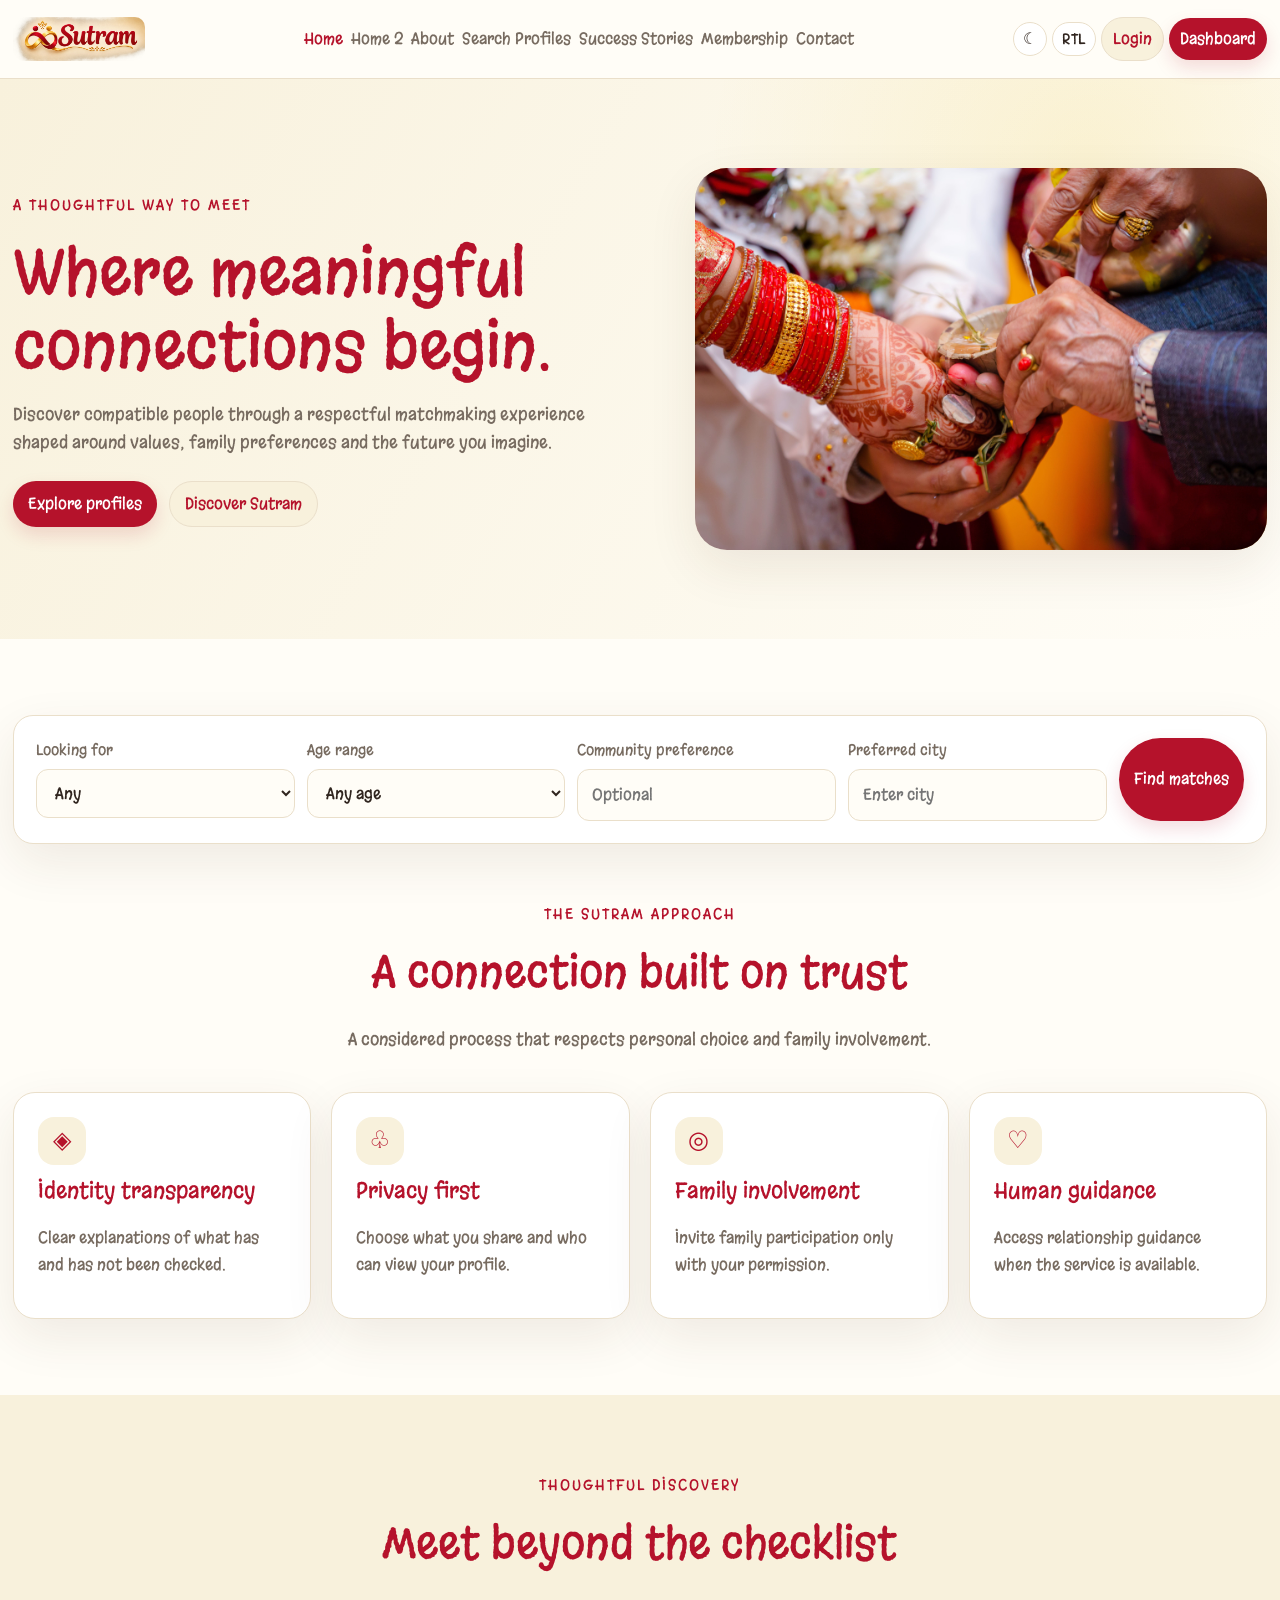
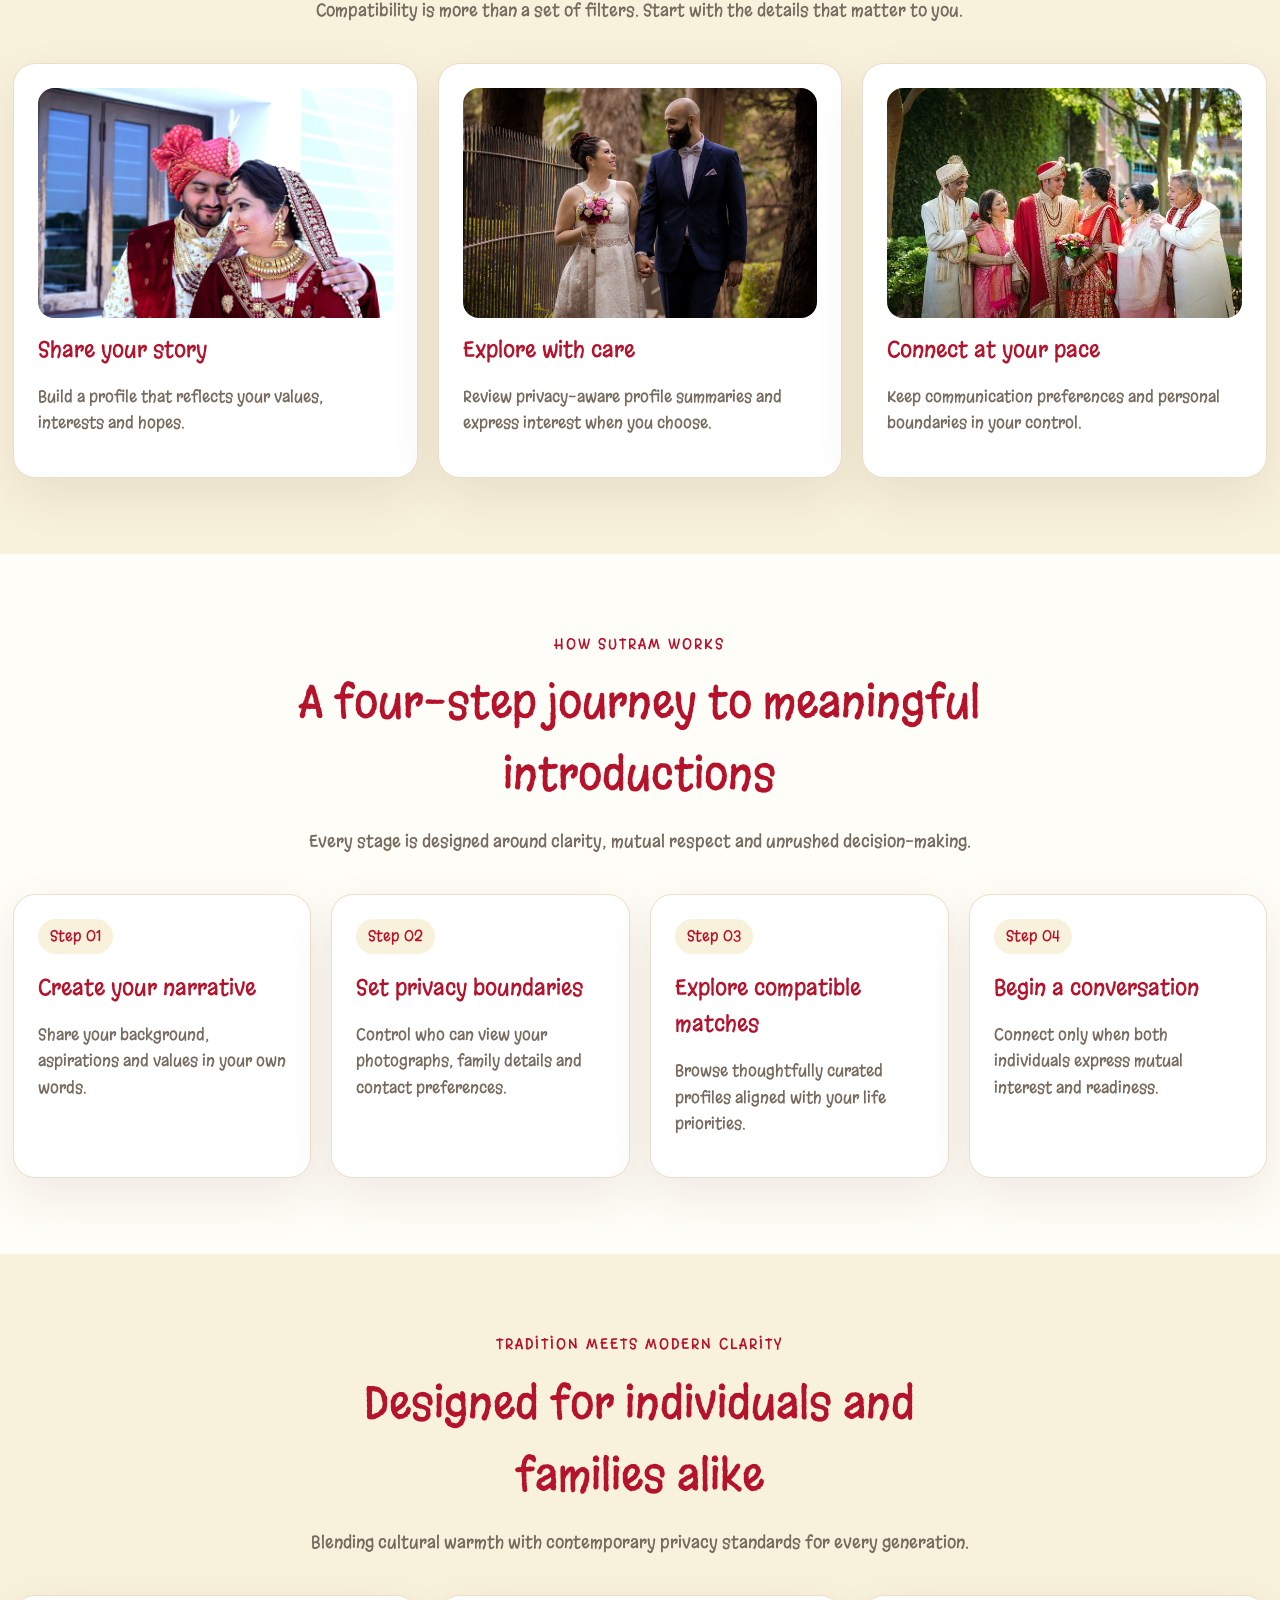
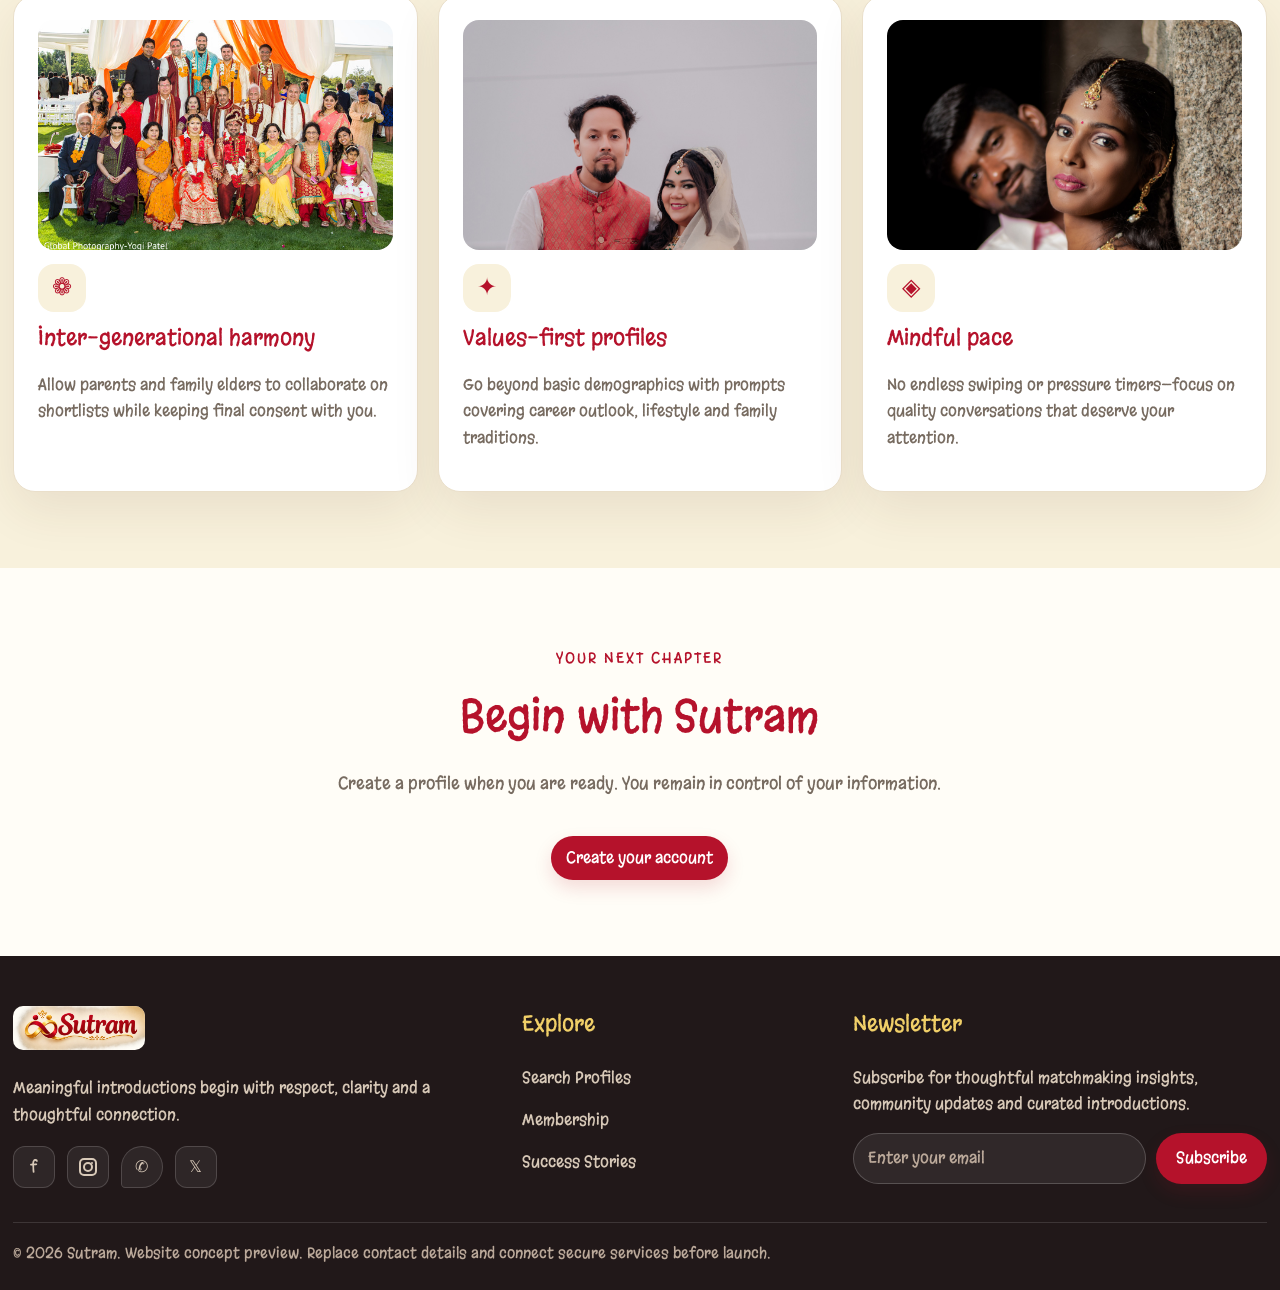
==== commit dfe39297: "secondcommit" ====
--- a/index.html
+++ b/index.html
@@ -1 +1,423 @@
-<!doctype html><html lang="en" dir="ltr"><head><meta charset="utf-8"><meta name="viewport" content="width=device-width, initial-scale=1"><meta name="theme-color" content="#F8F1DC"><meta name="description" content="Sutram — thoughtful matchmaking and meaningful connections."><title>Sutram | index</title><link rel="icon" type="image/png" href="assets/images/sutram-logo.png"><link rel="stylesheet" href="assets/css/style.css"></head><body><div id="app"><header class="site-header"><div class="container nav-wrap"><a class="brand" href="index.html" aria-label="Sutram home"><img src="assets/images/sutram-logo.png" alt="Sutram"></a><nav class="nav-links" id="navLinks"><a class="active" href="index.html">Home</a><a class="" href="home-2.html">Home 2</a><a class="" href="search-profiles.html">Search Profiles</a><a class="" href="success-stories.html">Success Stories</a><a class="" href="membership-plans.html">Membership</a><a class="" href="about.html">About</a><a class="" href="contact.html">Contact</a><div class="mobile-menu-actions"><div class="mobile-menu-toggles"><button class="icon-btn theme-toggle" type="button" aria-label="Toggle theme">☾</button><button class="icon-btn dir-toggle" type="button" aria-label="Toggle text direction">RTL</button></div><div class="mobile-menu-btns"><a class="btn btn-secondary" href="login.html">Login</a><a class="btn btn-primary" href="dashboard.html">Dashboard</a></div></div></nav><div class="nav-actions"><button class="icon-btn theme-toggle" id="themeToggle" type="button" aria-label="Toggle theme">☾</button><button class="icon-btn dir-toggle" id="dirToggle" type="button" aria-label="Toggle text direction">RTL</button><a class="btn btn-secondary" href="login.html">Login</a><a class="btn btn-primary" href="dashboard.html">Dashboard</a><button class="icon-btn menu-toggle" id="menuToggle" type="button" aria-label="Open navigation">☰</button></div></div></header><main><section class="hero"><div class="container hero-grid"><div><span class="eyebrow">A thoughtful way to meet</span><h1>Where meaningful connections begin.</h1><p>Discover compatible people through a respectful matchmaking experience shaped around values, family preferences and the future you imagine.</p><div style="display:flex;gap:12px;flex-wrap:wrap;margin-top:24px"><a class="btn btn-primary" href="search-profiles.html">Explore profiles</a><a class="btn btn-secondary" href="about.html">Discover Sutram</a></div></div><div class="hero-art"><img src="assets/images/hero1.jpg" alt="Where meaningful connections begin"></div></div></section><section class="section"><div class="container"><form class="search-panel" id="quickSearch" style="margin-top:0;margin-bottom:56px"><div class="field"><label>Looking for</label><select name="looking"><option>Any</option><option>Bride</option><option>Groom</option></select></div><div class="field"><label>Age range</label><select name="age"><option>Any age</option><option>21–25</option><option>26–30</option><option>31–35</option><option>36–40</option></select></div><div class="field"><label>Community preference</label><input name="community" placeholder="Optional"></div><div class="field"><label>Preferred city</label><input name="city" placeholder="Enter city"></div><button class="btn btn-primary" type="submit">Find matches</button></form><div class="section-head"><span class="eyebrow">The Sutram approach</span><h2>A connection built on trust</h2><p>A considered process that respects personal choice and family involvement.</p></div><div class="grid grid-4"><article class="card"><div class="feature-icon">◈</div><h3>Identity transparency</h3><p>Clear explanations of what has and has not been checked.</p></article><article class="card"><div class="feature-icon">♧</div><h3>Privacy first</h3><p>Choose what you share and who can view your profile.</p></article><article class="card"><div class="feature-icon">◎</div><h3>Family involvement</h3><p>Invite family participation only with your permission.</p></article><article class="card"><div class="feature-icon">♡</div><h3>Human guidance</h3><p>Access relationship guidance when the service is available.</p></article></div></div></section><section class="section alt"><div class="container"><div class="section-head"><span class="eyebrow">Thoughtful discovery</span><h2>Meet beyond the checklist</h2><p>Compatibility is more than a set of filters. Start with the details that matter to you.</p></div><div class="grid grid-3"><article class="card"><img class="card-media" src="assets/images/b88.jpg" alt="A couple sharing their story"><h3>Share your story</h3><p>Build a profile that reflects your values, interests and hopes.</p></article><article class="card"><img class="card-media" src="assets/images/b17.jpg" alt="Explore with care"><h3>Explore with care</h3><p>Review privacy-aware profile summaries and express interest when you choose.</p></article><article class="card"><img class="card-media" src="assets/images/fam11.jfif" alt="Connect at your pace with family"><h3>Connect at your pace</h3><p>Keep communication preferences and personal boundaries in your control.</p></article></div></div></section><section class="section"><div class="container"><div class="section-head"><span class="eyebrow">How Sutram works</span><h2>A four-step journey to meaningful introductions</h2><p>Every stage is designed around clarity, mutual respect and unrushed decision-making.</p></div><div class="grid grid-4"><article class="card"><span class="step-badge">Step 01</span><h3>Create your narrative</h3><p>Share your background, aspirations and values in your own words.</p></article><article class="card"><span class="step-badge">Step 02</span><h3>Set privacy boundaries</h3><p>Control who can view your photographs, family details and contact preferences.</p></article><article class="card"><span class="step-badge">Step 03</span><h3>Explore compatible matches</h3><p>Browse thoughtfully curated profiles aligned with your life priorities.</p></article><article class="card"><span class="step-badge">Step 04</span><h3>Begin a conversation</h3><p>Connect only when both individuals express mutual interest and readiness.</p></article></div></div></section><section class="section alt"><div class="container"><div class="section-head"><span class="eyebrow">Tradition meets modern clarity</span><h2>Designed for individuals and families alike</h2><p>Blending cultural warmth with contemporary privacy standards for every generation.</p></div><div class="grid grid-3"><article class="card"><img class="card-media" src="assets/images/fam1.jpeg" alt="Inter-generational family harmony"><div class="feature-icon">❁</div><h3>Inter-generational harmony</h3><p>Allow parents and family elders to collaborate on shortlists while keeping final consent with you.</p></article><article class="card"><img class="card-media" src="assets/images/b4.jpg" alt="Values-first matchmaking"><div class="feature-icon">✦</div><h3>Values-first profiles</h3><p>Go beyond basic demographics with prompts covering career outlook, lifestyle and family traditions.</p></article><article class="card"><img class="card-media" src="assets/images/b12.jpg" alt="Mindful pace for couples"><div class="feature-icon">◈</div><h3>Mindful pace</h3><p>No endless swiping or pressure timers—focus on quality conversations that deserve your attention.</p></article></div></div></section><section class="section"><div class="container" style="text-align:center"><div class="section-head"><span class="eyebrow">Your next chapter</span><h2>Begin with Sutram</h2><p>Create a profile when you are ready. You remain in control of your information.</p></div><a class="btn btn-primary" href="signup.html">Create your account</a></div></section></main><footer class="footer"><div class="container"><div class="footer-grid"><div><a class="brand" href="index.html" aria-label="Sutram home"><img src="assets/images/sutram-logo.png" alt="Sutram"></a><p>Meaningful introductions begin with respect, clarity and a thoughtful connection.</p><div class="footer-socials"><a class="social-icon" href="#facebook" aria-label="Facebook" title="Facebook">f</a><a class="social-icon" href="#instagram" aria-label="Instagram" title="Instagram"><span class="insta-cam"></span></a><a class="social-icon wa-icon" href="#whatsapp" aria-label="WhatsApp" title="WhatsApp">✆</a><a class="social-icon" href="#x" aria-label="X" title="X">𝕏</a></div></div><div><h3>Explore</h3><p><a href="search-profiles.html">Search Profiles</a></p><p><a href="membership-plans.html">Membership</a></p><p><a href="success-stories.html">Success Stories</a></p></div><div><h3>Newsletter</h3><p>Subscribe for thoughtful matchmaking insights, community updates and curated introductions.</p><form class="newsletter-form" id="newsletterForm"><input type="email" name="email" required placeholder="Enter your email" aria-label="Email address"><button class="btn btn-primary" type="submit">Subscribe</button></form></div></div><div class="footer-bottom">© 2026 Sutram. Website concept preview. Replace contact details and connect secure services before launch.</div></div></footer></div><script src="assets/js/site.js"></script></body></html>+<!doctype html>
+<html lang="en" dir="ltr">
+  <head>
+    <meta charset="utf-8" />
+    <meta name="viewport" content="width=device-width, initial-scale=1" />
+    <meta name="theme-color" content="#F8F1DC" />
+    <meta
+      name="description"
+      content="Sutram — thoughtful matchmaking and meaningful connections."
+    />
+    <title>Sutram | index</title>
+    <link rel="icon" type="image/png" href="assets/images/sutram-logo.png" />
+    <link rel="stylesheet" href="assets/css/style.css" />
+  </head>
+  <body>
+    <div id="app">
+      <header class="site-header">
+        <div class="container nav-wrap">
+          <a class="brand" href="index.html" aria-label="Sutram home"
+            ><img src="assets/images/sutram-logo.png" alt="Sutram"
+          /></a>
+          <nav class="nav-links" id="navLinks">
+            <a class="active" href="index.html">Home</a
+            ><a class="" href="home-2.html">Home 2</a
+            ><a class="" href="about.html">About</a
+            ><a class="" href="search-profiles.html">Search Profiles</a
+            ><a class="" href="success-stories.html">Success Stories</a
+            ><a class="" href="membership-plans.html">Membership</a
+            ><a class="" href="contact.html">Contact</a>
+            <div class="mobile-menu-actions">
+              <div class="mobile-menu-toggles">
+                <button
+                  class="icon-btn theme-toggle"
+                  type="button"
+                  aria-label="Toggle theme"
+                >
+                  ☾</button
+                ><button
+                  class="icon-btn dir-toggle"
+                  type="button"
+                  aria-label="Toggle text direction"
+                >
+                  RTL
+                </button>
+              </div>
+              <div class="mobile-menu-btns">
+                <a class="btn btn-secondary" href="login.html">Login</a
+                ><a class="btn btn-primary" href="dashboard.html">Dashboard</a>
+              </div>
+            </div>
+          </nav>
+          <div class="nav-actions">
+            <button
+              class="icon-btn theme-toggle"
+              id="themeToggle"
+              type="button"
+              aria-label="Toggle theme"
+            >
+              ☾</button
+            ><button
+              class="icon-btn dir-toggle"
+              id="dirToggle"
+              type="button"
+              aria-label="Toggle text direction"
+            >
+              RTL</button
+            ><a class="btn btn-secondary" href="login.html">Login</a
+            ><a class="btn btn-primary" href="dashboard.html">Dashboard</a
+            ><button
+              class="icon-btn menu-toggle"
+              id="menuToggle"
+              type="button"
+              aria-label="Open navigation"
+            >
+              ☰
+            </button>
+          </div>
+        </div>
+      </header>
+      <main>
+        <section class="hero">
+          <div class="container hero-grid">
+            <div>
+              <span class="eyebrow">A thoughtful way to meet</span>
+              <h1>Where meaningful connections begin.</h1>
+              <p>
+                Discover compatible people through a respectful matchmaking
+                experience shaped around values, family preferences and the
+                future you imagine.
+              </p>
+              <div
+                style="
+                  display: flex;
+                  gap: 12px;
+                  flex-wrap: wrap;
+                  margin-top: 24px;
+                "
+              >
+                <a class="btn btn-primary" href="search-profiles.html"
+                  >Explore profiles</a
+                ><a class="btn btn-secondary" href="about.html"
+                  >Discover Sutram</a
+                >
+              </div>
+            </div>
+            <div class="hero-art">
+              <img
+                src="assets/images/hero1.jpg"
+                alt="Where meaningful connections begin"
+              />
+            </div>
+          </div>
+        </section>
+        <section class="section">
+          <div class="container">
+            <form
+              class="search-panel"
+              id="quickSearch"
+              style="margin-top: 0; margin-bottom: 56px"
+            >
+              <div class="field">
+                <label>Looking for</label
+                ><select name="looking">
+                  <option>Any</option>
+                  <option>Bride</option>
+                  <option>Groom</option>
+                </select>
+              </div>
+              <div class="field">
+                <label>Age range</label
+                ><select name="age">
+                  <option>Any age</option>
+                  <option>21–25</option>
+                  <option>26–30</option>
+                  <option>31–35</option>
+                  <option>36–40</option>
+                </select>
+              </div>
+              <div class="field">
+                <label>Community preference</label
+                ><input name="community" placeholder="Optional" />
+              </div>
+              <div class="field">
+                <label>Preferred city</label
+                ><input name="city" placeholder="Enter city" />
+              </div>
+              <button class="btn btn-primary" type="submit">
+                Find matches
+              </button>
+            </form>
+            <div class="section-head">
+              <span class="eyebrow">The Sutram approach</span>
+              <h2>A connection built on trust</h2>
+              <p>
+                A considered process that respects personal choice and family
+                involvement.
+              </p>
+            </div>
+            <div class="grid grid-4">
+              <article class="card">
+                <div class="feature-icon">◈</div>
+                <h3>Identity transparency</h3>
+                <p>Clear explanations of what has and has not been checked.</p>
+              </article>
+              <article class="card">
+                <div class="feature-icon">♧</div>
+                <h3>Privacy first</h3>
+                <p>Choose what you share and who can view your profile.</p>
+              </article>
+              <article class="card">
+                <div class="feature-icon">◎</div>
+                <h3>Family involvement</h3>
+                <p>Invite family participation only with your permission.</p>
+              </article>
+              <article class="card">
+                <div class="feature-icon">♡</div>
+                <h3>Human guidance</h3>
+                <p>
+                  Access relationship guidance when the service is available.
+                </p>
+              </article>
+            </div>
+          </div>
+        </section>
+        <section class="section alt">
+          <div class="container">
+            <div class="section-head">
+              <span class="eyebrow">Thoughtful discovery</span>
+              <h2>Meet beyond the checklist</h2>
+              <p>
+                Compatibility is more than a set of filters. Start with the
+                details that matter to you.
+              </p>
+            </div>
+            <div class="grid grid-3">
+              <article class="card">
+                <img
+                  class="card-media"
+                  src="assets/images/b1313.jpg"
+                  alt="A couple sharing their story"
+                  style="object-position: center 15%"
+                />
+                <h3>Share your story</h3>
+                <p>
+                  Build a profile that reflects your values, interests and
+                  hopes.
+                </p>
+              </article>
+              <article class="card">
+                <img
+                  class="card-media"
+                  src="assets/images/b17.jpg"
+                  alt="Explore with care"
+                  style="object-position: center 12%"
+                />
+                <h3>Explore with care</h3>
+                <p>
+                  Review privacy-aware profile summaries and express interest
+                  when you choose.
+                </p>
+              </article>
+              <article class="card">
+                <img
+                  class="card-media"
+                  src="assets/images/fam11.jfif"
+                  alt="Connect at your pace with family"
+                  style="object-position: center 15%"
+                />
+                <h3>Connect at your pace</h3>
+                <p>
+                  Keep communication preferences and personal boundaries in your
+                  control.
+                </p>
+              </article>
+            </div>
+          </div>
+        </section>
+        <section class="section">
+          <div class="container">
+            <div class="section-head">
+              <span class="eyebrow">How Sutram works</span>
+              <h2>A four-step journey to meaningful introductions</h2>
+              <p>
+                Every stage is designed around clarity, mutual respect and
+                unrushed decision-making.
+              </p>
+            </div>
+            <div class="grid grid-4">
+              <article class="card">
+                <span class="step-badge">Step 01</span>
+                <h3>Create your narrative</h3>
+                <p>
+                  Share your background, aspirations and values in your own
+                  words.
+                </p>
+              </article>
+              <article class="card">
+                <span class="step-badge">Step 02</span>
+                <h3>Set privacy boundaries</h3>
+                <p>
+                  Control who can view your photographs, family details and
+                  contact preferences.
+                </p>
+              </article>
+              <article class="card">
+                <span class="step-badge">Step 03</span>
+                <h3>Explore compatible matches</h3>
+                <p>
+                  Browse thoughtfully curated profiles aligned with your life
+                  priorities.
+                </p>
+              </article>
+              <article class="card">
+                <span class="step-badge">Step 04</span>
+                <h3>Begin a conversation</h3>
+                <p>
+                  Connect only when both individuals express mutual interest and
+                  readiness.
+                </p>
+              </article>
+            </div>
+          </div>
+        </section>
+        <section class="section alt">
+          <div class="container">
+            <div class="section-head">
+              <span class="eyebrow">Tradition meets modern clarity</span>
+              <h2>Designed for individuals and families alike</h2>
+              <p>
+                Blending cultural warmth with contemporary privacy standards for
+                every generation.
+              </p>
+            </div>
+            <div class="grid grid-3">
+              <article class="card">
+                <img
+                  class="card-media"
+                  src="assets/images/fam1.jpeg"
+                  alt="Inter-generational family harmony"
+                  style="object-position: center 20%"
+                />
+                <div class="feature-icon">❁</div>
+                <h3>Inter-generational harmony</h3>
+                <p>
+                  Allow parents and family elders to collaborate on shortlists
+                  while keeping final consent with you.
+                </p>
+              </article>
+              <article class="card">
+                <img
+                  class="card-media"
+                  src="assets/images/b4.jpg"
+                  alt="Values-first matchmaking"
+                  style="object-position: center 20%"
+                />
+                <div class="feature-icon">✦</div>
+                <h3>Values-first profiles</h3>
+                <p>
+                  Go beyond basic demographics with prompts covering career
+                  outlook, lifestyle and family traditions.
+                </p>
+              </article>
+              <article class="card">
+                <img
+                  class="card-media"
+                  src="assets/images/b12.jpg"
+                  alt="Mindful pace for couples"
+                  style="object-position: center 8%"
+                />
+                <div class="feature-icon">◈</div>
+                <h3>Mindful pace</h3>
+                <p>
+                  No endless swiping or pressure timers—focus on quality
+                  conversations that deserve your attention.
+                </p>
+              </article>
+            </div>
+          </div>
+        </section>
+        <section class="section">
+          <div class="container" style="text-align: center">
+            <div class="section-head">
+              <span class="eyebrow">Your next chapter</span>
+              <h2>Begin with Sutram</h2>
+              <p>
+                Create a profile when you are ready. You remain in control of
+                your information.
+              </p>
+            </div>
+            <a class="btn btn-primary" href="signup.html"
+              >Create your account</a
+            >
+          </div>
+        </section>
+      </main>
+      <footer class="footer">
+        <div class="container">
+          <div class="footer-grid">
+            <div>
+              <a class="brand" href="index.html" aria-label="Sutram home"
+                ><img src="assets/images/sutram-logo.png" alt="Sutram"
+              /></a>
+              <p>
+                Meaningful introductions begin with respect, clarity and a
+                thoughtful connection.
+              </p>
+              <div class="footer-socials">
+                <a
+                  class="social-icon"
+                  href="#facebook"
+                  aria-label="Facebook"
+                  title="Facebook"
+                  >f</a
+                ><a
+                  class="social-icon"
+                  href="#instagram"
+                  aria-label="Instagram"
+                  title="Instagram"
+                  ><span class="insta-cam"></span></a
+                ><a
+                  class="social-icon wa-icon"
+                  href="#whatsapp"
+                  aria-label="WhatsApp"
+                  title="WhatsApp"
+                  >✆</a
+                ><a class="social-icon" href="#x" aria-label="X" title="X">𝕏</a>
+              </div>
+            </div>
+            <div>
+              <h3>Explore</h3>
+              <p><a href="search-profiles.html">Search Profiles</a></p>
+              <p><a href="membership-plans.html">Membership</a></p>
+              <p><a href="success-stories.html">Success Stories</a></p>
+            </div>
+            <div>
+              <h3>Newsletter</h3>
+              <p>
+                Subscribe for thoughtful matchmaking insights, community updates
+                and curated introductions.
+              </p>
+              <form class="newsletter-form" id="newsletterForm">
+                <input
+                  type="email"
+                  name="email"
+                  required
+                  placeholder="Enter your email"
+                  aria-label="Email address"
+                /><button class="btn btn-primary" type="submit">
+                  Subscribe
+                </button>
+              </form>
+            </div>
+          </div>
+          <div class="footer-bottom">
+            © 2026 Sutram. Website concept preview. Replace contact details and
+            connect secure services before launch.
+          </div>
+        </div>
+      </footer>
+    </div>
+    <script src="assets/js/site.js"></script>
+  </body>
+</html>
--- a/assets/css/style.css
+++ b/assets/css/style.css
@@ -1,6 +1,1445 @@
-@import url('https://fonts.googleapis.com/css2?family=Margarine&display=swap');
-:root{--red:#B5122B;--yellow:#E6B800;--sand:#C49A6C;--cream:#F8F1DC;--bg:#fffdf7;--surface:#fff;--ink:#30251f;--muted:#776b60;--line:#eadfca;--shadow:0 18px 50px rgba(80,40,20,.09);--radius:22px}*{box-sizing:border-box}html{scroll-behavior:smooth;font-size:18px}body{margin:0;background:var(--bg);color:var(--ink);font-family:'Margarine',cursive;font-size:17px;line-height:1.65;overflow-x:hidden}body.dark{--bg:#171313;--surface:#211b1b;--ink:#f8f1e8;--muted:#c2b3a6;--line:#413331;--cream:#302421;--shadow:0 18px 50px rgba(0,0,0,.25)}a{color:inherit;text-decoration:none}button,input,select,textarea{font:inherit;font-size:16px}button,.btn{border:0;cursor:pointer;display:inline-flex;align-items:center;justify-content:center;gap:8px;padding:9px 15px;border-radius:999px;font-size:16px;white-space:nowrap;transition:.2s}button:hover,.btn:hover{transform:translateY(-2px)}.btn-primary{background:var(--red);color:#fff;box-shadow:0 8px 18px #b5122b25}.btn-primary:hover{background:#8e0d21;color:#fff;box-shadow:0 12px 26px rgba(181,18,43,.4)}.btn-secondary{background:var(--cream);color:var(--red);border:1px solid var(--line)}.btn-secondary:hover{background:var(--red);color:#fff;border-color:var(--red);box-shadow:0 10px 22px rgba(181,18,43,.28)}.btn-ghost{background:var(--surface);color:var(--ink);border:1px solid var(--line)}.btn-ghost:hover{background:var(--cream);color:var(--red);border-color:var(--red);box-shadow:0 10px 22px rgba(181,18,43,.18)}.container{width:min(1320px,96%);margin:auto}.site-header{position:sticky;top:0;z-index:20;background:color-mix(in srgb,var(--bg) 92%,transparent);backdrop-filter:blur(14px);border-bottom:1px solid var(--line)}.nav-wrap{min-height:78px;display:flex;align-items:center;justify-content:space-between;gap:10px}.brand{display:inline-flex;align-items:center;flex-shrink:0}.brand img{width:156px;height:52px;object-fit:contain;border-radius:10px;display:block}body:not(.dark) .site-header .brand img,body:not(.dark) .auth-card .brand img{mix-blend-mode:multiply}.nav-links{display:flex;align-items:center;gap:12px;font-size:16px}.nav-links>a:not(.btn){color:var(--muted);white-space:nowrap;font-size:16px}.nav-links>a:not(.btn):hover,.nav-links>a:not(.btn).active{color:var(--red)}.nav-actions{display:flex;align-items:center;gap:6px;flex-shrink:0}.icon-btn{width:38px;height:38px;padding:0;border:1px solid var(--line);background:var(--surface);color:var(--ink);font-size:16px;flex-shrink:0}.icon-btn:hover{background:var(--red);color:#fff;border-color:var(--red);box-shadow:0 8px 18px rgba(181,18,43,.25)}.dir-toggle{width:auto;min-width:50px;padding:0 12px;font-size:15px;letter-spacing:.5px}.menu-toggle{display:none}.mobile-menu-actions{display:none}.hero,.page-hero{height:560px;min-height:560px;padding:48px 0;display:flex;flex-direction:column;justify-content:center;background:radial-gradient(circle at 85% 15%,#e6b80020,transparent 32%),linear-gradient(120deg,var(--cream),var(--bg))}.hero-grid{display:grid;grid-template-columns:1.05fr .95fr;gap:50px;align-items:center}.eyebrow{color:var(--red);font-size:15px;letter-spacing:2px;text-transform:uppercase}.hero h1{font-size:clamp(38px,5vw,64px);line-height:1.16;margin:16px 0;color:var(--red);font-weight:400}.hero p{color:var(--muted);max-width:590px;font-size:17px}.hero-art{min-height:360px;height:100%;border-radius:32px;background:linear-gradient(145deg,#f5dfaa,#fff8e8 55%,#d7a45d);box-shadow:var(--shadow);overflow:hidden;position:relative}.hero-art img{width:100%;height:100%;object-fit:cover;display:block}.hero-art:after{content:'S';position:absolute;font-size:252px;color:#b5122b0b;right:8%;bottom:-100px;pointer-events:none}.section{padding:76px 0}.section.alt{background:var(--cream)}.section-head{text-align:center;max-width:700px;margin:0 auto 38px}.section-head h2,.page-hero h1{font-size:clamp(30px,4vw,44px);color:var(--red);font-weight:400;margin:8px 0}.section-head p{color:var(--muted);font-size:17px}.grid{display:grid;gap:20px}.grid-3{grid-template-columns:repeat(3,1fr)}.grid-4{grid-template-columns:repeat(4,1fr)}.card{background:var(--surface);border:1px solid var(--line);border-radius:var(--radius);padding:24px;box-shadow:var(--shadow)}.card h3{margin:8px 0;color:var(--red);font-size:22px;font-weight:400}.card p{color:var(--muted);font-size:16px}.feature-icon{width:48px;height:48px;border-radius:16px;background:var(--cream);display:grid;place-items:center;color:var(--red);font-size:24px}.search-panel{background:var(--surface);padding:22px;border:1px solid var(--line);border-radius:20px;box-shadow:var(--shadow);display:grid;grid-template-columns:repeat(4,1fr) auto;gap:12px;margin-top:28px}.field{display:flex;flex-direction:column;gap:6px}.field label{font-size:15px;color:var(--muted)}.field input,.field select,.field textarea{width:100%;padding:12px 14px;border:1px solid var(--line);border-radius:12px;background:var(--bg);color:var(--ink);font-size:16px;outline:none}.field input:focus,.field select:focus,.field textarea:focus{border-color:var(--yellow);box-shadow:0 0 0 3px #e6b80022}.page-hero{text-align:center}.page-hero h1{font-size:clamp(38px,5vw,64px);line-height:1.16;margin:16px 0;color:var(--red);font-weight:400}.page-hero p{max-width:700px;margin:0 auto;color:var(--muted);font-size:17px}.card-media{width:100%;height:190px;object-fit:cover;border-radius:16px;display:block;margin-bottom:14px}.story-photo{height:220px;border-radius:16px;overflow:hidden;margin-bottom:14px;position:relative}.story-photo img{width:100%;height:100%;object-fit:cover;display:block;transition:transform .3s}.card:hover .story-photo img{transform:scale(1.04)}.profile-card{padding:0;overflow:hidden;display:flex;flex-direction:column}.profile-photo{height:250px;background:linear-gradient(135deg,#ead6b2,#f9efdc);overflow:hidden;position:relative;border-radius:20px 20px 0 0}.profile-photo img{width:100%;height:100%;object-fit:cover;display:block;transition:transform .3s}.profile-card:hover .profile-photo img{transform:scale(1.04)}.profile-badge{position:absolute;top:12px;left:12px;padding:4px 12px;border-radius:99px;font-size:13px;font-weight:bold;background:rgba(255,255,255,0.92);box-shadow:0 4px 10px rgba(0,0,0,.15)}.badge-bride{color:var(--red)}.badge-groom{color:#9b7200}body.dark .profile-badge{background:rgba(33,27,27,0.92)}body.dark .badge-groom{color:#f0cf68}.profile-info{padding:18px}.interest-item{display:flex;align-items:center;gap:14px;padding:12px 0;border-bottom:1px solid var(--line)}.interest-avatar{width:56px;height:56px;border-radius:50%;object-fit:cover;flex-shrink:0;border:2px solid var(--line)}.tag{display:inline-block;padding:5px 10px;background:var(--cream);color:var(--red);border-radius:99px;font-size:15px;margin:3px}.plan{position:relative}.plan.popular{border:2px solid var(--yellow);transform:translateY(-8px)}.price{font-size:32px;color:var(--red)}.list{padding:0;list-style:none;color:var(--muted);font-size:16px}.list li{padding:7px 0;border-bottom:1px solid var(--line)}.footer{background:#211819;color:#f8f1dc;padding:50px 0 24px}.footer-grid{display:grid;grid-template-columns:1.6fr 1fr 1.4fr;gap:36px;align-items:start}.footer p,.footer a{color:#d8c9b8;font-size:16px}.footer a:hover{color:#f0cf68}.footer h3{font-weight:400;color:#f0cf68;font-size:22px;margin-top:0}.footer-socials{display:flex;align-items:center;gap:12px;margin-top:18px}.social-icon{width:42px;height:42px;border-radius:12px;border:1px solid #ffffff28;background:#ffffff10;color:#f8f1dc;display:inline-flex;align-items:center;justify-content:center;font-size:18px;transition:.2s}.social-icon:hover{background:var(--red);border-color:var(--red);color:#fff;transform:translateY(-2px)}.insta-cam{width:18px;height:18px;border:2px solid currentColor;border-radius:5px;position:relative;display:inline-block}.insta-cam:before{content:'';position:absolute;width:6px;height:6px;border:2px solid currentColor;border-radius:50%;top:50%;left:50%;transform:translate(-50%,-50%)}.insta-cam:after{content:'';position:absolute;width:2px;height:2px;background:currentColor;border-radius:50%;top:2px;right:2px}.wa-icon{border-radius:50% 50% 50% 10%;font-size:19px}.newsletter-form{display:flex;gap:10px;margin-top:14px;flex-wrap:wrap}.newsletter-form input{flex:1 1 180px;padding:11px 14px;border-radius:999px;border:1px solid #ffffff30;background:#ffffff12;color:#f8f1dc;font-size:16px;outline:none}.newsletter-form input::placeholder{color:#bba99a}.newsletter-form input:focus{border-color:#f0cf68}.newsletter-form .btn{padding:11px 20px;font-size:16px}.step-badge{display:inline-flex;align-items:center;justify-content:center;padding:5px 12px;border-radius:999px;background:var(--cream);color:var(--red);font-size:15px;margin-bottom:8px}.footer-bottom{border-top:1px solid #ffffff20;margin-top:30px;padding-top:18px;color:#bba99a;font-size:15px}.auth-shell{min-height:100vh;display:grid;place-items:center;padding:68px 24px 32px;position:relative;background:radial-gradient(circle at 20% 20%,#e6b80025,transparent 30%),var(--bg)}.auth-card{width:min(460px,100%);padding:34px;background:var(--surface);border:1px solid var(--line);border-radius:26px;box-shadow:var(--shadow)}.auth-card .brand{display:block;text-align:center;margin-bottom:18px}.auth-card .brand img{margin:auto}.auth-card h1{text-align:center;color:var(--red);font-weight:400}.auth-card .field{margin:14px 0}.auth-card .btn{width:100%;margin-top:10px}.pwd-wrap{position:relative;display:flex;align-items:center}.pwd-wrap input{padding-right:48px}.pwd-toggle{position:absolute;right:8px;top:50%;transform:translateY(-50%);width:36px;height:36px;padding:0;border-radius:10px;background:transparent;border:0;color:var(--muted);font-size:16px;cursor:pointer}.pwd-toggle:before{content:'';width:20px;height:20px;display:inline-block;background-color:currentColor;-webkit-mask:no-repeat center/contain url("data:image/svg+xml,%3Csvg xmlns='http://www.w3.org/2000/svg' viewBox='0 0 24 24' fill='none' stroke='black' stroke-width='2' stroke-linecap='round' stroke-linejoin='round'%3E%3Cpath d='M1 12s4-8 11-8 11 8 11 8-4 8-11 8-11-8-11-8z'/%3E%3Ccircle cx='12' cy='12' r='3'/%3E%3C/svg%3E");mask:no-repeat center/contain url("data:image/svg+xml,%3Csvg xmlns='http://www.w3.org/2000/svg' viewBox='0 0 24 24' fill='none' stroke='black' stroke-width='2' stroke-linecap='round' stroke-linejoin='round'%3E%3Cpath d='M1 12s4-8 11-8 11 8 11 8-4 8-11 8-11-8-11-8z'/%3E%3Ccircle cx='12' cy='12' r='3'/%3E%3C/svg%3E")}.pwd-toggle.showing:before{-webkit-mask-image:url("data:image/svg+xml,%3Csvg xmlns='http://www.w3.org/2000/svg' viewBox='0 0 24 24' fill='none' stroke='black' stroke-width='2' stroke-linecap='round' stroke-linejoin='round'%3E%3Cpath d='M17.94 17.94A10.07 10.07 0 0 1 12 20c-7 0-11-8-11-8a18.45 18.45 0 0 1 5.06-5.94M9.9 4.24A9.12 9.12 0 0 1 12 4c7 0 11 8 11 8a18.5 18.5 0 0 1-2.16 3.19m-6.72-1.07a3 3 0 1 1-4.24-4.24'/%3E%3Cline x1='1' y1='1' x2='23' y2='23'/%3E%3C/svg%3E");mask-image:url("data:image/svg+xml,%3Csvg xmlns='http://www.w3.org/2000/svg' viewBox='0 0 24 24' fill='none' stroke='black' stroke-width='2' stroke-linecap='round' stroke-linejoin='round'%3E%3Cpath d='M17.94 17.94A10.07 10.07 0 0 1 12 20c-7 0-11-8-11-8a18.45 18.45 0 0 1 5.06-5.94M9.9 4.24A9.12 9.12 0 0 1 12 4c7 0 11 8 11 8a18.5 18.5 0 0 1-2.16 3.19m-6.72-1.07a3 3 0 1 1-4.24-4.24'/%3E%3Cline x1='1' y1='1' x2='23' y2='23'/%3E%3C/svg%3E")}.pwd-toggle:hover{background:var(--cream);color:var(--red);transform:translateY(-50%)}.auth-divider{display:flex;align-items:center;gap:12px;margin:18px 0 12px;color:var(--muted);font-size:15px}.auth-divider:before,.auth-divider:after{content:'';flex:1;height:1px;background:var(--line)}.oauth-btns{display:grid;grid-template-columns:1fr 1fr;gap:10px}.oauth-btns .btn{margin-top:0;width:100%;font-size:16px;background:var(--surface);border:1px solid var(--line);color:var(--ink)}.oauth-btns .btn:hover{background:var(--red);color:#fff;border-color:var(--red);box-shadow:0 10px 22px rgba(181,18,43,.28)}.google-icon{width:18px;height:18px;display:inline-block;flex-shrink:0;background:no-repeat center/contain url("data:image/svg+xml,%3Csvg xmlns='http://www.w3.org/2000/svg' viewBox='0 0 24 24'%3E%3Cpath fill='%234285F4' d='M22.56 12.25c0-.78-.07-1.53-.2-2.25H12v4.26h5.92c-.26 1.37-1.04 2.53-2.21 3.31v2.77h3.57c2.08-1.92 3.28-4.74 3.28-8.09z'/%3E%3Cpath fill='%2334A853' d='M12 23c2.97 0 5.46-.98 7.28-2.66l-3.57-2.77c-.98.66-2.23 1.06-3.71 1.06-2.86 0-5.29-1.93-6.16-4.53H2.18v2.84C3.99 20.53 7.7 23 12 23z'/%3E%3Cpath fill='%23FBBC05' d='M5.84 14.09c-.22-.66-.35-1.36-.35-2.09s.13-1.43.35-2.09V7.07H2.18C1.43 8.55 1 10.22 1 12s.43 3.45 1.18 4.93l2.85-2.22.81-.62z'/%3E%3Cpath fill='%23EA4335' d='M12 5.38c1.62 0 3.06.56 4.21 1.64l3.15-3.15C17.45 2.09 14.97 1 12 1 7.7 1 3.99 3.47 2.18 7.07l3.66 2.84c.87-2.6 3.3-4.53 6.16-4.53z'/%3E%3C/svg%3E")}.apple-icon{width:18px;height:18px;display:inline-block;flex-shrink:0;background-color:currentColor;-webkit-mask:no-repeat center/contain url("data:image/svg+xml,%3Csvg xmlns='http://www.w3.org/2000/svg' viewBox='0 0 384 512'%3E%3Cpath d='M318.7 268.7c-.2-36.7 16.4-64.4 50-84.8-18.8-26.9-47.2-41.7-84.7-44.6-35.5-2.8-74.3 20.7-88.5 20.7-15 0-49.4-19.7-76.4-19.7C63.3 141.2 4 184.8 4 273.5q0 39.3 14.4 81.2c12.8 36.7 59 126.7 107.2 125.2 25.2-.6 43-17.9 75.8-17.9 31.8 0 48.3 17.9 76.4 17.9 48.6-.7 90.4-82.5 102.6-119.3-65.2-30.7-61.7-90-61.7-91.9zm-56.6-164.2c27.3-32.4 24.8-61.9 24-72.5-24.1 1.4-52 16.4-67.9 34.9-17.5 19.8-27.8 44.3-25.6 71.9 26.1 2 49.9-11.4 69.5-34.3z'/%3E%3C/svg%3E");mask:no-repeat center/contain url("data:image/svg+xml,%3Csvg xmlns='http://www.w3.org/2000/svg' viewBox='0 0 384 512'%3E%3Cpath d='M318.7 268.7c-.2-36.7 16.4-64.4 50-84.8-18.8-26.9-47.2-41.7-84.7-44.6-35.5-2.8-74.3 20.7-88.5 20.7-15 0-49.4-19.7-76.4-19.7C63.3 141.2 4 184.8 4 273.5q0 39.3 14.4 81.2c12.8 36.7 59 126.7 107.2 125.2 25.2-.6 43-17.9 75.8-17.9 31.8 0 48.3 17.9 76.4 17.9 48.6-.7 90.4-82.5 102.6-119.3-65.2-30.7-61.7-90-61.7-91.9zm-56.6-164.2c27.3-32.4 24.8-61.9 24-72.5-24.1 1.4-52 16.4-67.9 34.9-17.5 19.8-27.8 44.3-25.6 71.9 26.1 2 49.9-11.4 69.5-34.3z'/%3E%3C/svg%3E")}html[dir=rtl] .pwd-wrap input{padding-right:14px;padding-left:48px}html[dir=rtl] .pwd-toggle{right:auto;left:8px}.auth-tools{position:absolute;top:16px;right:16px;display:flex;gap:8px;z-index:10}.dashboard{min-height:100vh;display:grid;grid-template-columns:250px 1fr}.sidebar{background:#24191a;color:#f8f1dc;padding:24px 16px;display:flex;flex-direction:column}.sidebar-head{display:flex;align-items:center;justify-content:space-between;gap:12px}.sidebar img{width:180px;height:60px;object-fit:contain;background:#fff8e8;border-radius:12px;padding:2px}.side-links{display:grid;gap:6px;margin-top:28px;font-size:16px}.side-links>a{color:#eadbc9;text-align:start;padding:12px;border-radius:10px;background:transparent;border:0;font-size:16px}.side-links>a.active,.side-links>a:hover{background:#ffffff18;color:#f3d36a}.dash-main{padding:28px;min-width:0}.dash-top{display:flex;justify-content:space-between;align-items:center;gap:16px}.dash-actions{display:flex;align-items:center;gap:8px}.metric{font-size:32px;color:var(--red)}.notice{padding:14px 18px;background:#fff4d5;color:#6e4c00;border:1px solid #e6b80055;border-radius:14px;font-size:16px;margin:18px 0}.empty{padding:32px;text-align:center;border:1px dashed var(--line);border-radius:18px;color:var(--muted);font-size:16px}.success{color:#24734a}.toast{position:fixed;bottom:20px;left:50%;transform:translateX(-50%);background:#24191a;color:white;padding:12px 20px;border-radius:999px;z-index:50;box-shadow:var(--shadow);font-size:16px;display:none}.mobile-nav{display:none}.footer .brand img,body.dark .brand img{background:#fffdf7;padding:0;border-radius:10px}.contact-grid{grid-template-columns:1fr 1.2fr;align-items:start}.dash-grid{grid-template-columns:1.2fr .8fr}html[dir=rtl] body{text-align:right}html[dir=rtl] .side-links>a{text-align:right}
-@media(min-width:1101px) and (max-width:1280px){.container{width:98%}.nav-wrap{gap:8px}.brand img{width:132px;height:44px}.nav-links{gap:8px}.nav-actions{gap:5px}.nav-actions .btn{padding:8px 11px}.icon-btn{width:34px;height:34px}.dir-toggle{min-width:44px;padding:0 8px}}
-@media(max-width:1100px){.nav-links{display:none;position:absolute;top:100%;left:0;right:0;background:var(--surface);padding:20px 4%;flex-direction:column;align-items:stretch;gap:8px;border-bottom:1px solid var(--line);box-shadow:var(--shadow);z-index:30}.nav-links.open{display:flex}.nav-links>a:not(.btn){padding:10px 6px;border-bottom:1px solid var(--line);font-size:17px}.menu-toggle{display:inline-flex}.nav-actions>:not(.menu-toggle){display:none!important}.mobile-menu-actions{display:flex;flex-direction:column;gap:12px;padding-top:10px}.mobile-menu-toggles{display:flex;align-items:center;gap:10px;flex-wrap:wrap}.mobile-menu-btns{display:flex;align-items:center;gap:10px;flex-wrap:wrap}.mobile-menu-btns .btn{flex:1 1 120px;text-align:center;font-size:16px}.hero-grid,.contact-grid,.dash-grid{grid-template-columns:1fr}.hero,.page-hero{height:auto;min-height:460px;padding:56px 0}.hero-art{min-height:280px}.search-panel{grid-template-columns:repeat(2,1fr)}.grid-4{grid-template-columns:repeat(2,1fr)}.dashboard{grid-template-columns:1fr}.sidebar{position:sticky;top:0;z-index:25;padding:14px 4%}.sidebar-sub{display:none}.side-links{display:none;margin-top:14px;padding-top:12px;border-top:1px solid #ffffff20;grid-template-columns:1fr}.side-links.open{display:grid}.side-links .mobile-menu-actions{border-top:1px solid #ffffff20;margin-top:6px;padding-top:12px}.dash-actions{display:none}.dash-main{padding:20px}}
-@media(max-width:600px){.nav-wrap{min-height:68px}.brand img,.sidebar img{width:150px;height:50px}.nav-actions{gap:5px}.icon-btn{width:36px;height:36px;font-size:16px}.dir-toggle{width:auto;min-width:48px;padding:0 10px;font-size:15px}.hero,.page-hero{height:auto;min-height:380px;padding:44px 0}.hero-art{min-height:220px}.hero-art img{height:210px}.search-panel{grid-template-columns:1fr}.grid-3,.grid-4{grid-template-columns:1fr}.section{padding:54px 0}.footer-grid{grid-template-columns:1fr}.plan.popular{transform:none}.dash-top{align-items:flex-start;flex-direction:column}.auth-card{padding:24px}}
-@media(max-width:380px){.container{width:94%}.brand img,.sidebar img{width:132px;height:44px}.mobile-menu-btns{flex-direction:column;align-items:stretch}.mobile-menu-btns .btn{width:100%;flex:none}}
+@import url("https://fonts.googleapis.com/css2?family=Margarine&display=swap");
+:root {
+  --red: #b5122b;
+  --yellow: #e6b800;
+  --sand: #c49a6c;
+  --cream: #f8f1dc;
+  --bg: #fffdf7;
+  --surface: #fff;
+  --ink: #30251f;
+  --muted: #776b60;
+  --line: #eadfca;
+  --shadow: 0 18px 50px rgba(80, 40, 20, 0.09);
+  --radius: 22px;
+}
+
+* {
+  box-sizing: border-box;
+}
+
+html {
+  scroll-behavior: smooth;
+  font-size: 18px;
+}
+
+body {
+  margin: 0;
+  background: var(--bg);
+  color: var(--ink);
+  font-family: "Margarine", cursive;
+  font-size: 17px;
+  line-height: 1.65;
+  overflow-x: hidden;
+}
+
+body.dark {
+  --bg: #171313;
+  --surface: #211b1b;
+  --ink: #f8f1e8;
+  --muted: #c2b3a6;
+  --line: #413331;
+  --cream: #302421;
+  --shadow: 0 18px 50px rgba(0, 0, 0, 0.25);
+}
+
+a {
+  color: inherit;
+  text-decoration: none;
+}
+
+button,
+input,
+select,
+textarea {
+  font: inherit;
+  font-size: 16px;
+}
+
+button,
+.btn {
+  border: 0;
+  cursor: pointer;
+  display: inline-flex;
+  align-items: center;
+  justify-content: center;
+  gap: 8px;
+  padding: 9px 15px;
+  border-radius: 999px;
+  font-size: 16px;
+  white-space: nowrap;
+  transition: 0.2s;
+}
+
+button:hover,
+.btn:hover {
+  transform: translateY(-2px);
+}
+
+.btn-primary {
+  background: var(--red);
+  color: #fff;
+  box-shadow: 0 8px 18px #b5122b25;
+}
+
+.btn-primary:hover {
+  background: #8e0d21;
+  color: #fff;
+  box-shadow: 0 12px 26px rgba(181, 18, 43, 0.4);
+}
+
+.btn-secondary {
+  background: var(--cream);
+  color: var(--red);
+  border: 1px solid var(--line);
+}
+
+.btn-secondary:hover {
+  background: var(--red);
+  color: #fff;
+  border-color: var(--red);
+  box-shadow: 0 10px 22px rgba(181, 18, 43, 0.28);
+}
+
+.btn-ghost {
+  background: var(--surface);
+  color: var(--ink);
+  border: 1px solid var(--line);
+}
+
+.btn-ghost:hover {
+  background: var(--cream);
+  color: var(--red);
+  border-color: var(--red);
+  box-shadow: 0 10px 22px rgba(181, 18, 43, 0.18);
+}
+
+.container {
+  width: min(1320px, 96%);
+  margin: auto;
+}
+
+.site-header {
+  position: sticky;
+  top: 0;
+  z-index: 20;
+  background: color-mix(in srgb, var(--bg) 92%, transparent);
+  backdrop-filter: blur(14px);
+  border-bottom: 1px solid var(--line);
+}
+
+.nav-wrap {
+  min-height: 78px;
+  display: flex;
+  align-items: center;
+  justify-content: space-between;
+  gap: 10px;
+}
+
+.brand {
+  display: inline-flex;
+  align-items: center;
+  flex-shrink: 0;
+}
+
+.brand img {
+  width: 156px;
+  height: 52px;
+  object-fit: contain;
+  border-radius: 10px;
+  display: block;
+}
+
+body:not(.dark) .site-header .brand img,
+body:not(.dark) .auth-card .brand img {
+  mix-blend-mode: multiply;
+}
+
+.nav-links {
+  display: flex;
+  align-items: center;
+  gap: 12px;
+  font-size: 16px;
+}
+
+.nav-links > a:not(.btn) {
+  color: var(--muted);
+  white-space: nowrap;
+  font-size: 16px;
+}
+
+.nav-links > a:not(.btn):hover,
+.nav-links > a:not(.btn).active {
+  color: var(--red);
+}
+
+.nav-actions {
+  display: flex;
+  align-items: center;
+  gap: 6px;
+  flex-shrink: 0;
+}
+
+.icon-btn {
+  width: 38px;
+  height: 38px;
+  padding: 0;
+  border: 1px solid var(--line);
+  background: var(--surface);
+  color: var(--ink);
+  font-size: 16px;
+  flex-shrink: 0;
+}
+
+.icon-btn:hover {
+  background: var(--red);
+  color: #fff;
+  border-color: var(--red);
+  box-shadow: 0 8px 18px rgba(181, 18, 43, 0.25);
+}
+
+.dir-toggle {
+  width: auto;
+  min-width: 50px;
+  padding: 0 12px;
+  font-size: 15px;
+  letter-spacing: 0.5px;
+}
+
+.menu-toggle {
+  display: none;
+}
+
+.mobile-menu-actions {
+  display: none;
+}
+
+.hero,
+.page-hero {
+  height: 560px;
+  min-height: 560px;
+  padding: 48px 0;
+  display: flex;
+  flex-direction: column;
+  justify-content: center;
+  background:
+    radial-gradient(circle at 85% 15%, #e6b80020, transparent 32%),
+    linear-gradient(120deg, var(--cream), var(--bg));
+}
+
+.hero-grid {
+  display: grid;
+  grid-template-columns: 1.05fr 0.95fr;
+  gap: 50px;
+  align-items: center;
+}
+
+.eyebrow {
+  color: var(--red);
+  font-size: 15px;
+  letter-spacing: 2px;
+  text-transform: uppercase;
+}
+
+.hero h1 {
+  font-size: clamp(38px, 5vw, 64px);
+  line-height: 1.16;
+  margin: 16px 0;
+  color: var(--red);
+  font-weight: 400;
+}
+
+.hero p {
+  color: var(--muted);
+  max-width: 590px;
+  font-size: 17px;
+}
+
+.hero-art {
+  min-height: 360px;
+  height: 100%;
+  border-radius: 32px;
+  background: linear-gradient(145deg, #f5dfaa, #fff8e8 55%, #d7a45d);
+  box-shadow: var(--shadow);
+  overflow: hidden;
+  position: relative;
+}
+
+.hero-art img {
+  width: 100%;
+  height: 100%;
+  object-fit: cover;
+  display: block;
+}
+
+.hero-art:after {
+  content: "S";
+  position: absolute;
+  font-size: 252px;
+  color: #b5122b0b;
+  right: 8%;
+  bottom: -100px;
+  pointer-events: none;
+}
+
+.section {
+  padding: 76px 0;
+}
+
+.section.alt {
+  background: var(--cream);
+}
+
+.section-head {
+  text-align: center;
+  max-width: 700px;
+  margin: 0 auto 38px;
+}
+
+.section-head h2,
+.page-hero h1 {
+  font-size: clamp(30px, 4vw, 44px);
+  color: var(--red);
+  font-weight: 400;
+  margin: 8px 0;
+}
+
+.section-head p {
+  color: var(--muted);
+  font-size: 17px;
+}
+
+.grid {
+  display: grid;
+  gap: 20px;
+}
+
+.grid-3 {
+  grid-template-columns: repeat(3, 1fr);
+}
+
+.grid-4 {
+  grid-template-columns: repeat(4, 1fr);
+}
+
+.card {
+  background: var(--surface);
+  border: 1px solid var(--line);
+  border-radius: var(--radius);
+  padding: 24px;
+  box-shadow: var(--shadow);
+}
+
+.card h3 {
+  margin: 8px 0;
+  color: var(--red);
+  font-size: 22px;
+  font-weight: 400;
+}
+
+.card p {
+  color: var(--muted);
+  font-size: 16px;
+}
+
+.feature-icon {
+  width: 48px;
+  height: 48px;
+  border-radius: 16px;
+  background: var(--cream);
+  display: grid;
+  place-items: center;
+  color: var(--red);
+  font-size: 24px;
+}
+
+.search-panel {
+  background: var(--surface);
+  padding: 22px;
+  border: 1px solid var(--line);
+  border-radius: 20px;
+  box-shadow: var(--shadow);
+  display: grid;
+  grid-template-columns: repeat(4, 1fr) auto;
+  gap: 12px;
+  margin-top: 28px;
+}
+
+.field {
+  display: flex;
+  flex-direction: column;
+  gap: 6px;
+}
+
+.field label {
+  font-size: 15px;
+  color: var(--muted);
+}
+
+.field input,
+.field select,
+.field textarea {
+  width: 100%;
+  padding: 12px 14px;
+  border: 1px solid var(--line);
+  border-radius: 12px;
+  background: var(--bg);
+  color: var(--ink);
+  font-size: 16px;
+  outline: none;
+}
+
+.field input:focus,
+.field select:focus,
+.field textarea:focus {
+  border-color: var(--yellow);
+  box-shadow: 0 0 0 3px #e6b80022;
+}
+
+.page-hero {
+  text-align: center;
+}
+
+.page-hero h1 {
+  font-size: clamp(38px, 5vw, 64px);
+  line-height: 1.16;
+  margin: 16px 0;
+  color: var(--red);
+  font-weight: 400;
+}
+
+.page-hero p {
+  max-width: 700px;
+  margin: 0 auto;
+  color: var(--muted);
+  font-size: 17px;
+}
+
+.card-media {
+  width: 100%;
+  height: 230px;
+  object-fit: cover;
+  object-position: center 20%;
+  border-radius: 16px;
+  display: block;
+  margin-bottom: 14px;
+}
+
+.story-photo {
+  height: 240px;
+  border-radius: 16px;
+  overflow: hidden;
+  margin-bottom: 14px;
+  position: relative;
+}
+
+.story-photo img {
+  width: 100%;
+  height: 100%;
+  object-fit: cover;
+  object-position: center 20%;
+  display: block;
+  transition: transform 0.3s;
+}
+
+.card:hover .story-photo img {
+  transform: scale(1.04);
+}
+
+.profile-card {
+  padding: 0;
+  overflow: hidden;
+  display: flex;
+  flex-direction: column;
+}
+
+.profile-photo {
+  height: 250px;
+  background: linear-gradient(135deg, #ead6b2, #f9efdc);
+  overflow: hidden;
+  position: relative;
+  border-radius: 20px 20px 0 0;
+}
+
+.profile-photo img {
+  width: 100%;
+  height: 100%;
+  object-fit: cover;
+  object-position: center 20%;
+  display: block;
+  transition: transform 0.3s;
+}
+
+.profile-card:hover .profile-photo img {
+  transform: scale(1.04);
+}
+
+.profile-badge {
+  position: absolute;
+  top: 12px;
+  left: 12px;
+  padding: 4px 12px;
+  border-radius: 99px;
+  font-size: 13px;
+  font-weight: bold;
+  background: rgba(255, 255, 255, 0.92);
+  box-shadow: 0 4px 10px rgba(0, 0, 0, 0.15);
+}
+
+.badge-bride {
+  color: var(--red);
+}
+
+.badge-groom {
+  color: #9b7200;
+}
+
+body.dark .profile-badge {
+  background: rgba(33, 27, 27, 0.92);
+}
+
+body.dark .badge-groom {
+  color: #f0cf68;
+}
+
+.profile-info {
+  padding: 18px;
+}
+
+.interest-item {
+  display: flex;
+  align-items: center;
+  gap: 14px;
+  padding: 12px 0;
+  border-bottom: 1px solid var(--line);
+}
+
+.interest-avatar {
+  width: 56px;
+  height: 56px;
+  border-radius: 50%;
+  object-fit: cover;
+  flex-shrink: 0;
+  border: 2px solid var(--line);
+}
+
+.tag {
+  display: inline-block;
+  padding: 5px 10px;
+  background: var(--cream);
+  color: var(--red);
+  border-radius: 99px;
+  font-size: 15px;
+  margin: 3px;
+}
+
+.plan {
+  position: relative;
+  display: flex;
+  flex-direction: column;
+}
+
+.plan.popular {
+  border: 2px solid var(--yellow);
+  transform: none;
+}
+
+.plan .card-media {
+  margin-bottom: 12px;
+}
+
+.plan .eyebrow {
+  margin-top: 4px;
+  margin-bottom: 6px;
+  display: block;
+}
+
+.plan h3 {
+  margin: 4px 0 6px;
+}
+
+.plan .price {
+  margin-bottom: 6px;
+}
+
+.plan p {
+  min-height: 48px;
+  margin-bottom: 12px;
+}
+
+.plan .list {
+  flex-grow: 1;
+  margin-bottom: 20px;
+}
+
+.plan .btn {
+  margin-top: auto;
+}
+
+.price {
+  font-size: 32px;
+  color: var(--red);
+}
+
+.list {
+  padding: 0;
+  list-style: none;
+  color: var(--muted);
+  font-size: 16px;
+}
+
+.list li {
+  padding: 7px 0;
+  border-bottom: 1px solid var(--line);
+}
+
+.footer {
+  background: #211819;
+  color: #f8f1dc;
+  padding: 50px 0 24px;
+}
+
+.footer-grid {
+  display: grid;
+  grid-template-columns: 1.6fr 1fr 1.4fr;
+  gap: 36px;
+  align-items: start;
+}
+
+.footer p,
+.footer a {
+  color: #d8c9b8;
+  font-size: 16px;
+}
+
+.footer a:hover {
+  color: #f0cf68;
+}
+
+.footer h3 {
+  font-weight: 400;
+  color: #f0cf68;
+  font-size: 22px;
+  margin-top: 0;
+}
+
+.footer-socials {
+  display: flex;
+  align-items: center;
+  gap: 12px;
+  margin-top: 18px;
+}
+
+.social-icon {
+  width: 42px;
+  height: 42px;
+  border-radius: 12px;
+  border: 1px solid #ffffff28;
+  background: #ffffff10;
+  color: #f8f1dc;
+  display: inline-flex;
+  align-items: center;
+  justify-content: center;
+  font-size: 18px;
+  transition: 0.2s;
+}
+
+.social-icon:hover {
+  background: var(--red);
+  border-color: var(--red);
+  color: #fff;
+  transform: translateY(-2px);
+}
+
+.insta-cam {
+  width: 18px;
+  height: 18px;
+  border: 2px solid currentColor;
+  border-radius: 5px;
+  position: relative;
+  display: inline-block;
+}
+
+.insta-cam:before {
+  content: "";
+  position: absolute;
+  width: 6px;
+  height: 6px;
+  border: 2px solid currentColor;
+  border-radius: 50%;
+  top: 50%;
+  left: 50%;
+  transform: translate(-50%, -50%);
+}
+
+.insta-cam:after {
+  content: "";
+  position: absolute;
+  width: 2px;
+  height: 2px;
+  background: currentColor;
+  border-radius: 50%;
+  top: 2px;
+  right: 2px;
+}
+
+.wa-icon {
+  border-radius: 50% 50% 50% 10%;
+  font-size: 19px;
+}
+
+.newsletter-form {
+  display: flex;
+  gap: 10px;
+  margin-top: 14px;
+  flex-wrap: wrap;
+}
+
+.newsletter-form input {
+  flex: 1 1 180px;
+  padding: 11px 14px;
+  border-radius: 999px;
+  border: 1px solid #ffffff30;
+  background: #ffffff12;
+  color: #f8f1dc;
+  font-size: 16px;
+  outline: none;
+}
+
+.newsletter-form input::placeholder {
+  color: #bba99a;
+}
+
+.newsletter-form input:focus {
+  border-color: #f0cf68;
+}
+
+.newsletter-form .btn {
+  padding: 11px 20px;
+  font-size: 16px;
+}
+
+.step-badge {
+  display: inline-flex;
+  align-items: center;
+  justify-content: center;
+  padding: 5px 12px;
+  border-radius: 999px;
+  background: var(--cream);
+  color: var(--red);
+  font-size: 15px;
+  margin-bottom: 8px;
+}
+
+.footer-bottom {
+  border-top: 1px solid #ffffff20;
+  margin-top: 30px;
+  padding-top: 18px;
+  color: #bba99a;
+  font-size: 15px;
+}
+
+.auth-shell {
+  min-height: 100vh;
+  display: grid;
+  place-items: center;
+  padding: 68px 24px 32px;
+  position: relative;
+  background:
+    radial-gradient(circle at 20% 20%, #e6b80025, transparent 30%), var(--bg);
+}
+
+.auth-card {
+  width: min(460px, 100%);
+  padding: 34px;
+  background: var(--surface);
+  border: 1px solid var(--line);
+  border-radius: 26px;
+  box-shadow: var(--shadow);
+}
+
+.auth-card .brand {
+  display: block;
+  text-align: center;
+  margin-bottom: 18px;
+}
+
+.auth-card .brand img {
+  margin: auto;
+}
+
+.auth-card h1 {
+  text-align: center;
+  color: var(--red);
+  font-weight: 400;
+}
+
+.auth-card .field {
+  margin: 14px 0;
+}
+
+.auth-card .btn {
+  width: 100%;
+  margin-top: 10px;
+}
+
+.pwd-wrap {
+  position: relative;
+  display: flex;
+  align-items: center;
+}
+
+.pwd-wrap input {
+  padding-right: 48px;
+}
+
+.pwd-toggle {
+  position: absolute;
+  right: 8px;
+  top: 50%;
+  transform: translateY(-50%);
+  width: 36px;
+  height: 36px;
+  padding: 0;
+  border-radius: 10px;
+  background: transparent;
+  border: 0;
+  color: var(--muted);
+  font-size: 16px;
+  cursor: pointer;
+}
+
+.pwd-toggle:before {
+  content: "";
+  width: 20px;
+  height: 20px;
+  display: inline-block;
+  background-color: currentColor;
+  -webkit-mask: no-repeat center/contain
+    url("data:image/svg+xml,%3Csvg xmlns='http://www.w3.org/2000/svg' viewBox='0 0 24 24' fill='none' stroke='black' stroke-width='2' stroke-linecap='round' stroke-linejoin='round'%3E%3Cpath d='M1 12s4-8 11-8 11 8 11 8-4 8-11 8-11-8-11-8z'/%3E%3Ccircle cx='12' cy='12' r='3'/%3E%3C/svg%3E");
+  mask: no-repeat center/contain
+    url("data:image/svg+xml,%3Csvg xmlns='http://www.w3.org/2000/svg' viewBox='0 0 24 24' fill='none' stroke='black' stroke-width='2' stroke-linecap='round' stroke-linejoin='round'%3E%3Cpath d='M1 12s4-8 11-8 11 8 11 8-4 8-11 8-11-8-11-8z'/%3E%3Ccircle cx='12' cy='12' r='3'/%3E%3C/svg%3E");
+}
+
+.pwd-toggle.showing:before {
+  -webkit-mask-image: url("data:image/svg+xml,%3Csvg xmlns='http://www.w3.org/2000/svg' viewBox='0 0 24 24' fill='none' stroke='black' stroke-width='2' stroke-linecap='round' stroke-linejoin='round'%3E%3Cpath d='M17.94 17.94A10.07 10.07 0 0 1 12 20c-7 0-11-8-11-8a18.45 18.45 0 0 1 5.06-5.94M9.9 4.24A9.12 9.12 0 0 1 12 4c7 0 11 8 11 8a18.5 18.5 0 0 1-2.16 3.19m-6.72-1.07a3 3 0 1 1-4.24-4.24'/%3E%3Cline x1='1' y1='1' x2='23' y2='23'/%3E%3C/svg%3E");
+  mask-image: url("data:image/svg+xml,%3Csvg xmlns='http://www.w3.org/2000/svg' viewBox='0 0 24 24' fill='none' stroke='black' stroke-width='2' stroke-linecap='round' stroke-linejoin='round'%3E%3Cpath d='M17.94 17.94A10.07 10.07 0 0 1 12 20c-7 0-11-8-11-8a18.45 18.45 0 0 1 5.06-5.94M9.9 4.24A9.12 9.12 0 0 1 12 4c7 0 11 8 11 8a18.5 18.5 0 0 1-2.16 3.19m-6.72-1.07a3 3 0 1 1-4.24-4.24'/%3E%3Cline x1='1' y1='1' x2='23' y2='23'/%3E%3C/svg%3E");
+}
+
+.pwd-toggle:hover {
+  background: var(--cream);
+  color: var(--red);
+  transform: translateY(-50%);
+}
+
+.auth-divider {
+  display: flex;
+  align-items: center;
+  gap: 12px;
+  margin: 18px 0 12px;
+  color: var(--muted);
+  font-size: 15px;
+}
+
+.auth-divider:before,
+.auth-divider:after {
+  content: "";
+  flex: 1;
+  height: 1px;
+  background: var(--line);
+}
+
+.oauth-btns {
+  display: grid;
+  grid-template-columns: 1fr 1fr;
+  gap: 10px;
+}
+
+.oauth-btns .btn {
+  margin-top: 0;
+  width: 100%;
+  font-size: 16px;
+  background: var(--surface);
+  border: 1px solid var(--line);
+  color: var(--ink);
+}
+
+.oauth-btns .btn:hover {
+  background: var(--red);
+  color: #fff;
+  border-color: var(--red);
+  box-shadow: 0 10px 22px rgba(181, 18, 43, 0.28);
+}
+
+.google-icon {
+  width: 18px;
+  height: 18px;
+  display: inline-block;
+  flex-shrink: 0;
+  background: no-repeat center/contain
+    url("data:image/svg+xml,%3Csvg xmlns='http://www.w3.org/2000/svg' viewBox='0 0 24 24'%3E%3Cpath fill='%234285F4' d='M22.56 12.25c0-.78-.07-1.53-.2-2.25H12v4.26h5.92c-.26 1.37-1.04 2.53-2.21 3.31v2.77h3.57c2.08-1.92 3.28-4.74 3.28-8.09z'/%3E%3Cpath fill='%2334A853' d='M12 23c2.97 0 5.46-.98 7.28-2.66l-3.57-2.77c-.98.66-2.23 1.06-3.71 1.06-2.86 0-5.29-1.93-6.16-4.53H2.18v2.84C3.99 20.53 7.7 23 12 23z'/%3E%3Cpath fill='%23FBBC05' d='M5.84 14.09c-.22-.66-.35-1.36-.35-2.09s.13-1.43.35-2.09V7.07H2.18C1.43 8.55 1 10.22 1 12s.43 3.45 1.18 4.93l2.85-2.22.81-.62z'/%3E%3Cpath fill='%23EA4335' d='M12 5.38c1.62 0 3.06.56 4.21 1.64l3.15-3.15C17.45 2.09 14.97 1 12 1 7.7 1 3.99 3.47 2.18 7.07l3.66 2.84c.87-2.6 3.3-4.53 6.16-4.53z'/%3E%3C/svg%3E");
+}
+
+.apple-icon {
+  width: 18px;
+  height: 18px;
+  display: inline-block;
+  flex-shrink: 0;
+  background-color: currentColor;
+  -webkit-mask: no-repeat center/contain
+    url("data:image/svg+xml,%3Csvg xmlns='http://www.w3.org/2000/svg' viewBox='0 0 384 512'%3E%3Cpath d='M318.7 268.7c-.2-36.7 16.4-64.4 50-84.8-18.8-26.9-47.2-41.7-84.7-44.6-35.5-2.8-74.3 20.7-88.5 20.7-15 0-49.4-19.7-76.4-19.7C63.3 141.2 4 184.8 4 273.5q0 39.3 14.4 81.2c12.8 36.7 59 126.7 107.2 125.2 25.2-.6 43-17.9 75.8-17.9 31.8 0 48.3 17.9 76.4 17.9 48.6-.7 90.4-82.5 102.6-119.3-65.2-30.7-61.7-90-61.7-91.9zm-56.6-164.2c27.3-32.4 24.8-61.9 24-72.5-24.1 1.4-52 16.4-67.9 34.9-17.5 19.8-27.8 44.3-25.6 71.9 26.1 2 49.9-11.4 69.5-34.3z'/%3E%3C/svg%3E");
+  mask: no-repeat center/contain
+    url("data:image/svg+xml,%3Csvg xmlns='http://www.w3.org/2000/svg' viewBox='0 0 384 512'%3E%3Cpath d='M318.7 268.7c-.2-36.7 16.4-64.4 50-84.8-18.8-26.9-47.2-41.7-84.7-44.6-35.5-2.8-74.3 20.7-88.5 20.7-15 0-49.4-19.7-76.4-19.7C63.3 141.2 4 184.8 4 273.5q0 39.3 14.4 81.2c12.8 36.7 59 126.7 107.2 125.2 25.2-.6 43-17.9 75.8-17.9 31.8 0 48.3 17.9 76.4 17.9 48.6-.7 90.4-82.5 102.6-119.3-65.2-30.7-61.7-90-61.7-91.9zm-56.6-164.2c27.3-32.4 24.8-61.9 24-72.5-24.1 1.4-52 16.4-67.9 34.9-17.5 19.8-27.8 44.3-25.6 71.9 26.1 2 49.9-11.4 69.5-34.3z'/%3E%3C/svg%3E");
+}
+
+html[dir="rtl"] .pwd-wrap input {
+  padding-right: 14px;
+  padding-left: 48px;
+}
+
+html[dir="rtl"] .pwd-toggle {
+  right: auto;
+  left: 8px;
+}
+
+.auth-tools {
+  position: absolute;
+  top: 16px;
+  right: 16px;
+  display: flex;
+  gap: 8px;
+  z-index: 10;
+}
+
+.dashboard {
+  min-height: 100vh;
+  display: grid;
+  grid-template-columns: 250px 1fr;
+}
+
+.sidebar {
+  background: #24191a;
+  color: #f8f1dc;
+  padding: 24px 16px;
+  display: flex;
+  flex-direction: column;
+}
+
+.sidebar-head {
+  display: flex;
+  align-items: center;
+  justify-content: space-between;
+  gap: 12px;
+}
+
+.sidebar img {
+  width: 180px;
+  height: 60px;
+  object-fit: contain;
+  background: #fff8e8;
+  border-radius: 12px;
+  padding: 2px;
+}
+
+.side-links {
+  display: grid;
+  gap: 6px;
+  margin-top: 28px;
+  font-size: 16px;
+}
+
+.side-links > a {
+  color: #eadbc9;
+  text-align: start;
+  padding: 12px;
+  border-radius: 10px;
+  background: transparent;
+  border: 0;
+  font-size: 16px;
+}
+
+.side-links > a.active,
+.side-links > a:hover {
+  background: #ffffff18;
+  color: #f3d36a;
+}
+
+.dash-main {
+  padding: 28px;
+  min-width: 0;
+}
+
+.dash-top {
+  display: flex;
+  justify-content: space-between;
+  align-items: center;
+  gap: 16px;
+}
+
+.dash-actions {
+  display: flex;
+  align-items: center;
+  gap: 8px;
+}
+
+.metric {
+  font-size: 32px;
+  color: var(--red);
+}
+
+.notice {
+  padding: 14px 18px;
+  background: #fff4d5;
+  color: #6e4c00;
+  border: 1px solid #e6b80055;
+  border-radius: 14px;
+  font-size: 16px;
+  margin: 18px 0;
+}
+
+.empty {
+  padding: 32px;
+  text-align: center;
+  border: 1px dashed var(--line);
+  border-radius: 18px;
+  color: var(--muted);
+  font-size: 16px;
+}
+
+.success {
+  color: #24734a;
+}
+
+.toast {
+  position: fixed;
+  bottom: 20px;
+  left: 50%;
+  transform: translateX(-50%);
+  background: #24191a;
+  color: white;
+  padding: 12px 20px;
+  border-radius: 999px;
+  z-index: 50;
+  box-shadow: var(--shadow);
+  font-size: 16px;
+  display: none;
+}
+
+.mobile-nav {
+  display: none;
+}
+
+.footer .brand img,
+body.dark .brand img {
+  background: #fffdf7;
+  padding: 0;
+  border-radius: 10px;
+}
+
+.contact-grid {
+  grid-template-columns: 1fr 1.2fr;
+  align-items: start;
+}
+
+.map-wrap {
+  background: var(--surface);
+  border: 1px solid var(--line);
+  border-radius: var(--radius);
+  box-shadow: var(--shadow);
+  overflow: hidden;
+}
+
+.map-wrap iframe {
+  width: 100%;
+  height: 420px;
+  border: 0;
+  display: block;
+}
+
+.map-details {
+  padding: 24px 28px;
+  display: grid;
+  grid-template-columns: 1fr 1fr 1fr auto;
+  gap: 24px;
+  align-items: center;
+  border-top: 1px solid var(--line);
+}
+
+.map-details h4 {
+  margin: 0 0 6px;
+  color: var(--red);
+  font-size: 17px;
+  font-weight: 400;
+}
+
+.map-details p {
+  margin: 0;
+  color: var(--muted);
+  font-size: 15px;
+  line-height: 1.5;
+}
+
+.map-action {
+  display: flex;
+  align-items: center;
+}
+
+.dash-grid {
+  grid-template-columns: 1.2fr 0.8fr;
+}
+
+html[dir="rtl"] body {
+  text-align: right;
+}
+
+html[dir="rtl"] .side-links > a {
+  text-align: right;
+}
+
+@media (min-width: 1101px) and (max-width: 1280px) {
+  .container {
+    width: 98%;
+  }
+
+  .nav-wrap {
+    gap: 8px;
+  }
+
+  .brand img {
+    width: 132px;
+    height: 44px;
+  }
+
+  .nav-links {
+    gap: 8px;
+  }
+
+  .nav-actions {
+    gap: 5px;
+  }
+
+  .nav-actions .btn {
+    padding: 8px 11px;
+  }
+
+  .icon-btn {
+    width: 34px;
+    height: 34px;
+  }
+
+  .dir-toggle {
+    min-width: 44px;
+    padding: 0 8px;
+  }
+}
+
+@media (max-width: 1100px) {
+  .nav-links {
+    display: none;
+    position: absolute;
+    top: 100%;
+    left: 0;
+    right: 0;
+    background: var(--surface);
+    padding: 20px 4%;
+    flex-direction: column;
+    align-items: stretch;
+    gap: 8px;
+    border-bottom: 1px solid var(--line);
+    box-shadow: var(--shadow);
+    z-index: 30;
+  }
+
+  .nav-links.open {
+    display: flex;
+  }
+
+  .nav-links > a:not(.btn) {
+    padding: 10px 6px;
+    border-bottom: 1px solid var(--line);
+    font-size: 17px;
+  }
+
+  .menu-toggle {
+    display: inline-flex;
+  }
+
+  .nav-actions > :not(.menu-toggle) {
+    display: none !important;
+  }
+
+  .mobile-menu-actions {
+    display: flex;
+    flex-direction: column;
+    gap: 12px;
+    padding-top: 10px;
+  }
+
+  .mobile-menu-toggles {
+    display: flex;
+    align-items: center;
+    gap: 10px;
+    flex-wrap: wrap;
+  }
+
+  .mobile-menu-btns {
+    display: flex;
+    align-items: center;
+    gap: 10px;
+    flex-wrap: wrap;
+  }
+
+  .mobile-menu-btns .btn {
+    flex: 1 1 120px;
+    text-align: center;
+    font-size: 16px;
+  }
+
+  .hero-grid,
+  .contact-grid,
+  .dash-grid {
+    grid-template-columns: 1fr;
+  }
+
+  .map-details {
+    grid-template-columns: repeat(2, 1fr);
+  }
+
+  .hero,
+  .page-hero {
+    height: auto;
+    min-height: 460px;
+    padding: 56px 0;
+  }
+
+  .hero-art {
+    min-height: 280px;
+  }
+
+  .search-panel {
+    grid-template-columns: repeat(2, 1fr);
+  }
+
+  .grid-4 {
+    grid-template-columns: repeat(2, 1fr);
+  }
+
+  .dashboard {
+    grid-template-columns: 1fr;
+  }
+
+  .sidebar {
+    position: sticky;
+    top: 0;
+    z-index: 25;
+    padding: 14px 4%;
+  }
+
+  .sidebar-sub {
+    display: none;
+  }
+
+  .side-links {
+    display: none;
+    margin-top: 14px;
+    padding-top: 12px;
+    border-top: 1px solid #ffffff20;
+    grid-template-columns: 1fr;
+  }
+
+  .side-links.open {
+    display: grid;
+  }
+
+  .side-links .mobile-menu-actions {
+    border-top: 1px solid #ffffff20;
+    margin-top: 6px;
+    padding-top: 12px;
+  }
+
+  .dash-actions {
+    display: none;
+  }
+
+  .dash-main {
+    padding: 20px;
+  }
+}
+
+@media (max-width: 600px) {
+  .nav-wrap {
+    min-height: 68px;
+  }
+
+  .brand img,
+  .sidebar img {
+    width: 150px;
+    height: 50px;
+  }
+
+  .nav-actions {
+    gap: 5px;
+  }
+
+  .icon-btn {
+    width: 36px;
+    height: 36px;
+    font-size: 16px;
+  }
+
+  .dir-toggle {
+    width: auto;
+    min-width: 48px;
+    padding: 0 10px;
+    font-size: 15px;
+  }
+
+  .hero,
+  .page-hero {
+    height: auto;
+    min-height: 380px;
+    padding: 44px 0;
+  }
+
+  .hero-art {
+    min-height: 220px;
+  }
+
+  .hero-art img {
+    height: 210px;
+  }
+
+  .search-panel {
+    grid-template-columns: 1fr;
+  }
+
+  .grid-3,
+  .grid-4 {
+    grid-template-columns: 1fr;
+  }
+
+  .section {
+    padding: 54px 0;
+  }
+
+  .map-wrap iframe {
+    height: 300px;
+  }
+
+  .map-details {
+    grid-template-columns: 1fr;
+    padding: 20px;
+    gap: 16px;
+  }
+
+  .map-action .btn {
+    width: 100%;
+  }
+
+  .footer-grid {
+    grid-template-columns: 1fr;
+  }
+
+  .plan.popular {
+    transform: none;
+  }
+
+  .dash-top {
+    align-items: flex-start;
+    flex-direction: column;
+  }
+
+  .auth-card {
+    padding: 24px;
+  }
+}
+
+@media (max-width: 380px) {
+  .container {
+    width: 94%;
+  }
+
+  .brand img,
+  .sidebar img {
+    width: 132px;
+    height: 44px;
+  }
+
+  .mobile-menu-btns {
+    flex-direction: column;
+    align-items: stretch;
+  }
+
+  .mobile-menu-btns .btn {
+    width: 100%;
+    flex: none;
+  }
+}
+
+img[src*="b12.jpg"] {
+  object-position: center 8% !important;
+}
+
+img[src*="b1222.jpg"] {
+  object-position: center 10% !important;
+}
+
+img[src*="b14.jpg"] {
+  object-position: center 12% !important;
+}
+
+img[src*="b33.jpg"] {
+  object-position: center 15% !important;
+}
+
+img[src*="b17.jpg"] {
+  object-position: center 12% !important;
+}
+
+img[src*="b4.jpg"] {
+  object-position: center 20% !important;
+}
+
+img[src*="b1313.jpg"] {
+  object-position: center 15% !important;
+}
+
+img[src*="b3.jpg"] {
+  object-position: center 15% !important;
+}
+
+img[src*="hero4.jpg"] {
+  object-position: center 30% !important;
+}
+
+img[src*="fam1.jpeg"] {
+  object-position: center 20% !important;
+}
+
+img[src*="fam11.jfif"] {
+  object-position: center 15% !important;
+}
+
+img[src*="fam12.jfif"] {
+  object-position: center 15% !important;
+}
+
+img[src*="fam23.jfif"] {
+  object-position: center 15% !important;
+}
+
+img[src*="g10.jpg"]:not(.interest-avatar) {
+  object-position: center 45% !important;
+}
+
+img[src*="m7.jpg"]:not(.interest-avatar) {
+  object-position: center 25% !important;
+}
+img[src*="b5nr.jfif"] {
+  object-position: center 15% !important;
+}
+img[src*="b6nri.jpg"] {
+  object-position: center 20% !important;
+}
+img[src*="b22.jfif"] {
+  object-position: center 50% !important;
+}
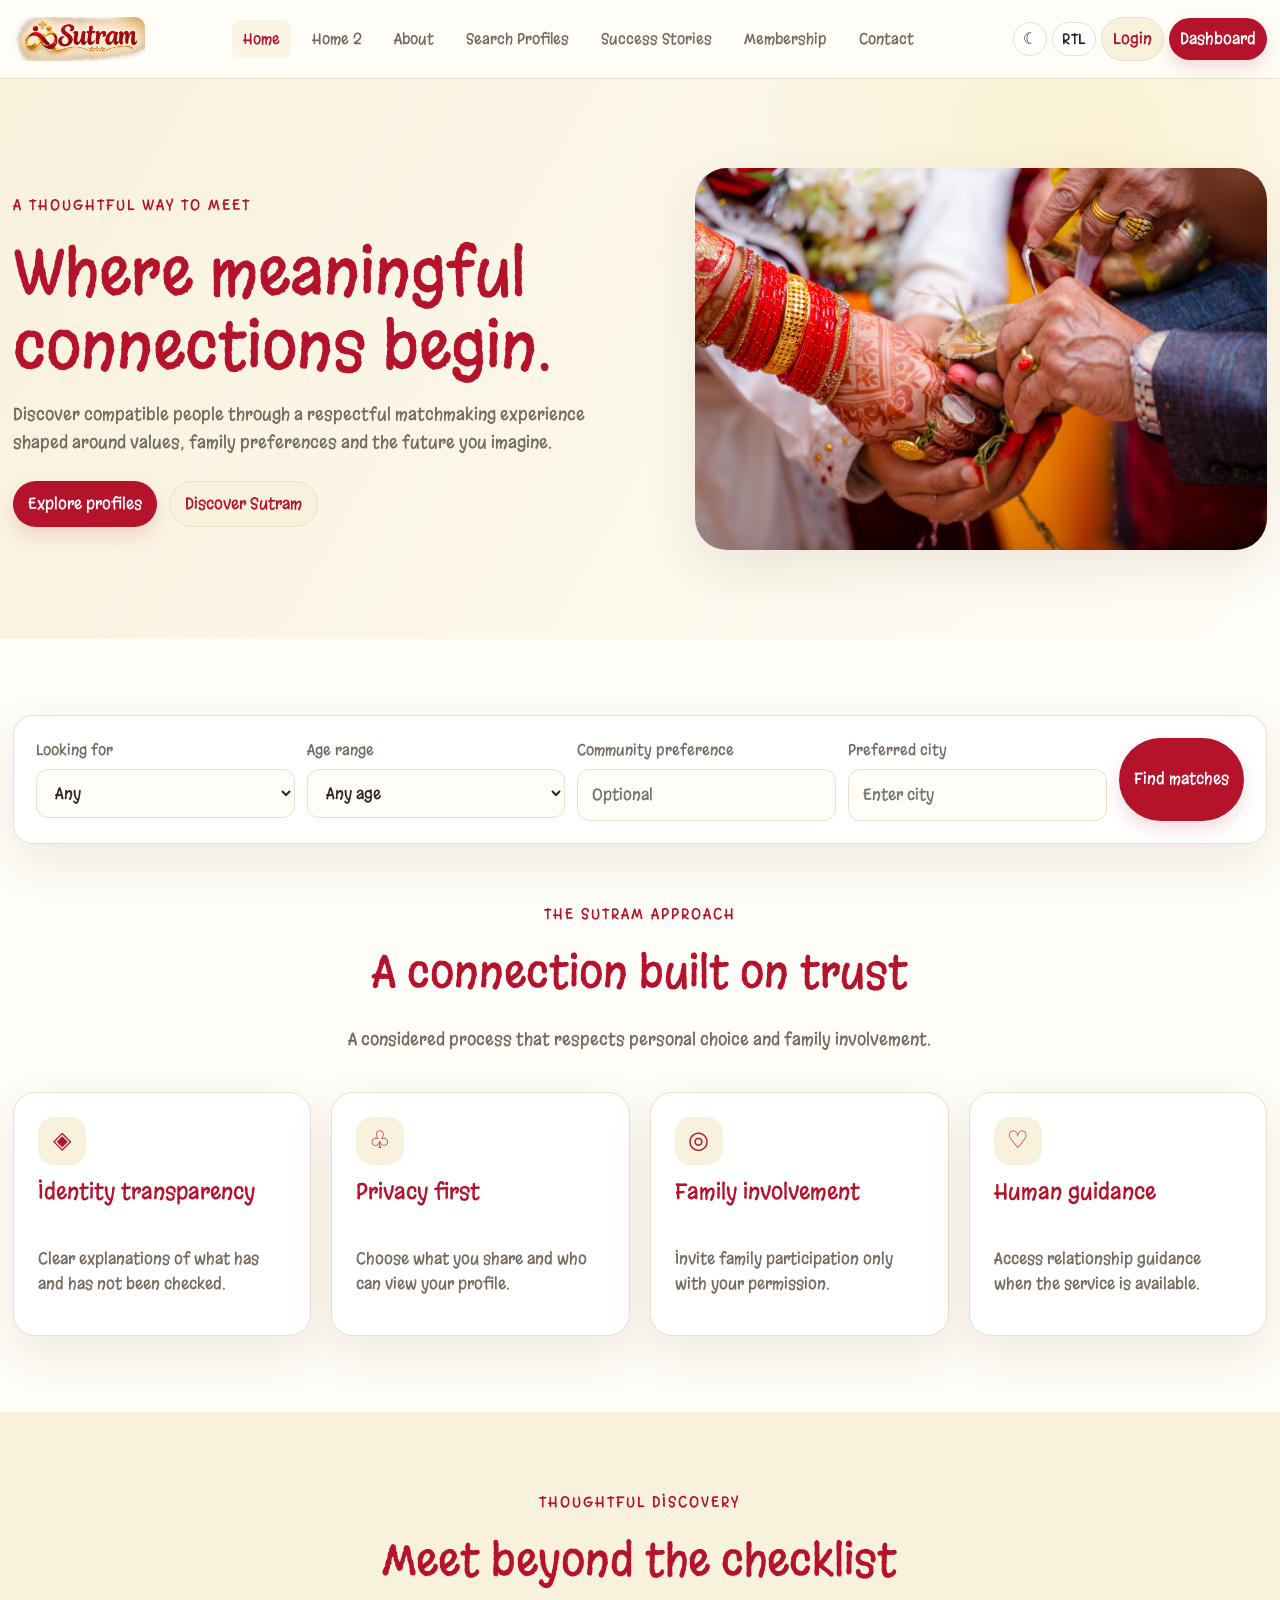
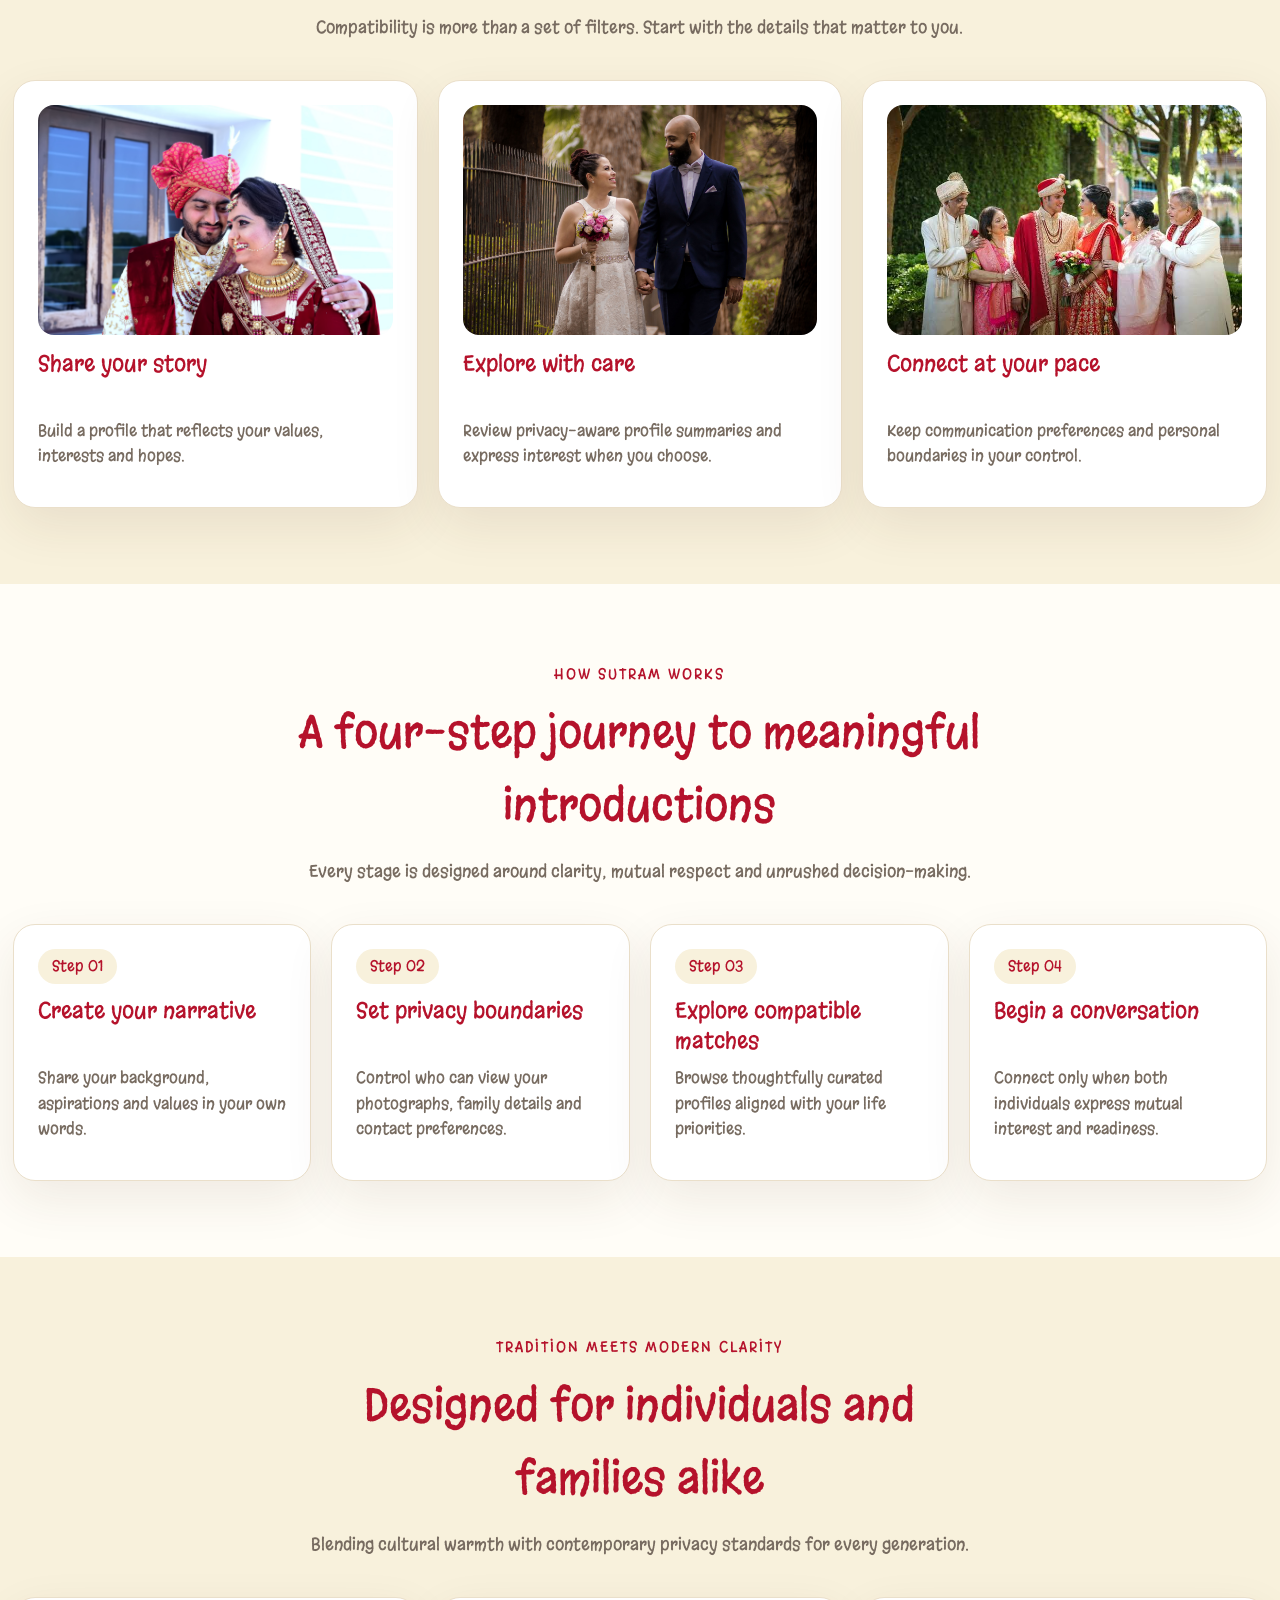
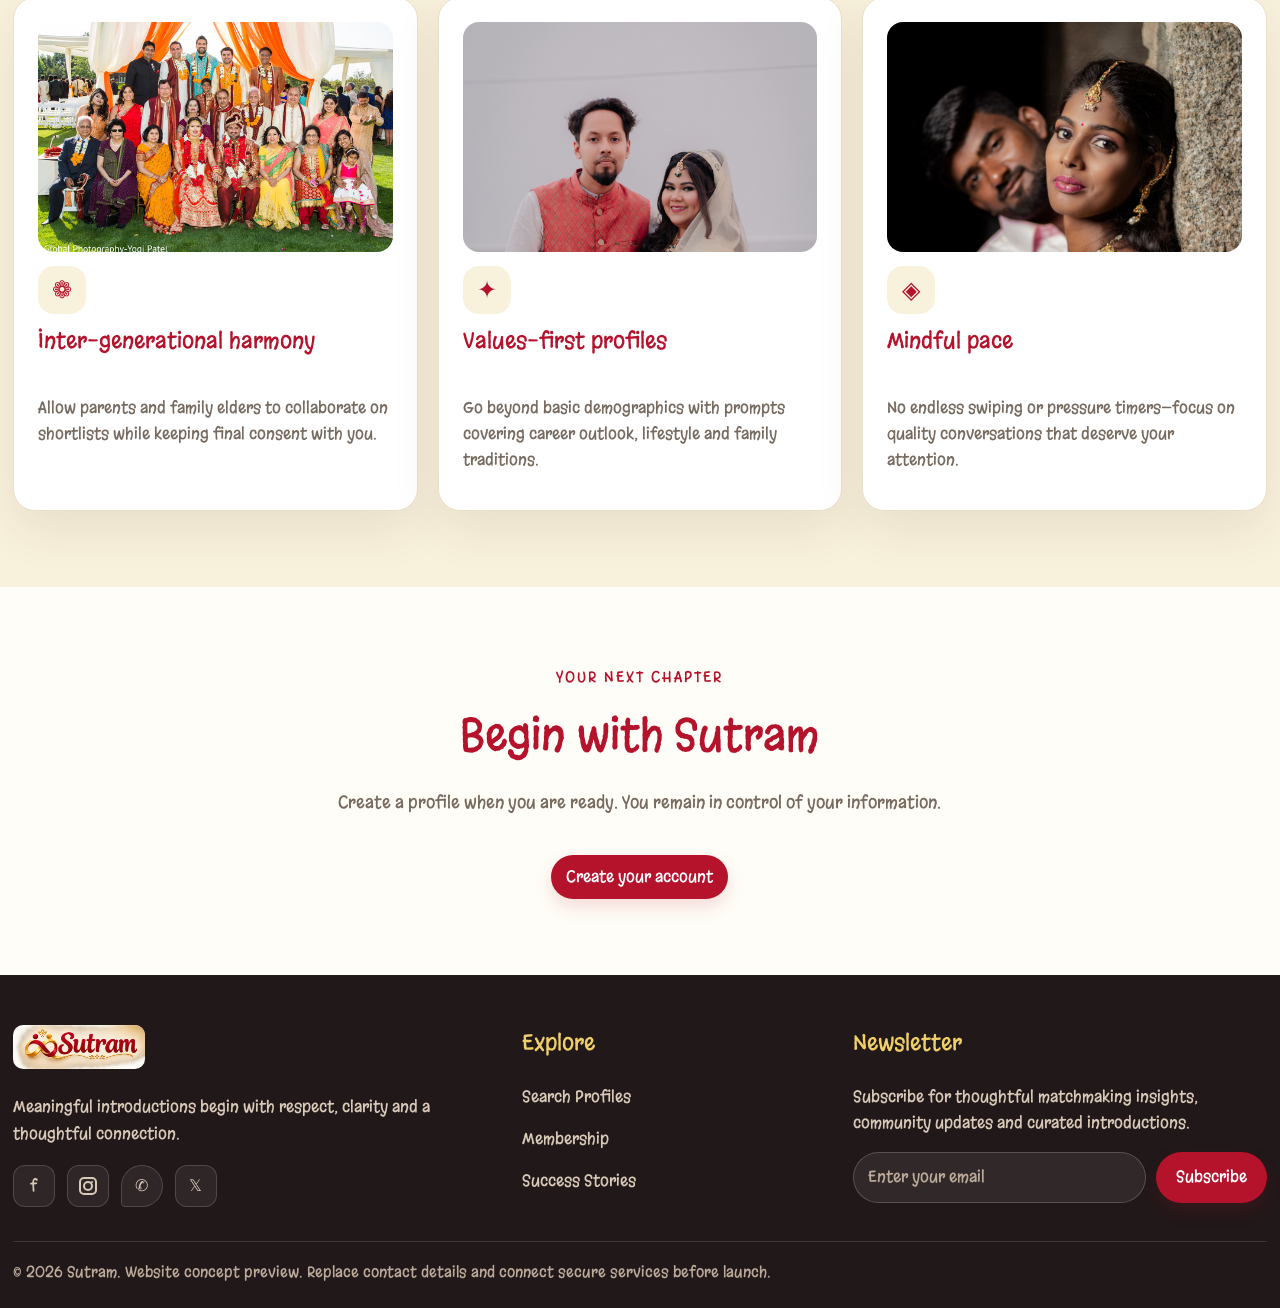
==== commit b0646399: "exceptdashallfixes" ====
--- a/index.html
+++ b/index.html
@@ -89,6 +89,7 @@
                 future you imagine.
               </p>
               <div
+                class="hero-btns"
                 style="
                   display: flex;
                   gap: 12px;
@@ -235,7 +236,7 @@
             </div>
           </div>
         </section>
-        <section class="section">
+        <section class="section" id="howSutramWorks">
           <div class="container">
             <div class="section-head">
               <span class="eyebrow">How Sutram works</span>
@@ -245,7 +246,7 @@
                 unrushed decision-making.
               </p>
             </div>
-            <div class="grid grid-4">
+            <div class="grid grid-4 works-grid">
               <article class="card">
                 <span class="step-badge">Step 01</span>
                 <h3>Create your narrative</h3>
@@ -281,7 +282,7 @@
             </div>
           </div>
         </section>
-        <section class="section alt">
+        <section class="section alt" id="traditionMeetsClarity">
           <div class="container">
             <div class="section-head">
               <span class="eyebrow">Tradition meets modern clarity</span>
@@ -291,7 +292,7 @@
                 every generation.
               </p>
             </div>
-            <div class="grid grid-3">
+            <div class="grid grid-3 clarity-grid">
               <article class="card">
                 <img
                   class="card-media"
--- a/assets/css/style.css
+++ b/assets/css/style.css
@@ -157,7 +157,7 @@
 .nav-links {
   display: flex;
   align-items: center;
-  gap: 12px;
+  gap: 16px;
   font-size: 16px;
 }
 
@@ -165,11 +165,18 @@
   color: var(--muted);
   white-space: nowrap;
   font-size: 16px;
+  padding: 8px 14px;
+  border-radius: 8px;
+  display: inline-flex;
+  align-items: center;
+  text-decoration: none;
+  transition: color 0.2s ease, background-color 0.2s ease;
 }
 
 .nav-links > a:not(.btn):hover,
 .nav-links > a:not(.btn).active {
   color: var(--red);
+  background-color: color-mix(in srgb, var(--cream) 60%, transparent);
 }
 
 .nav-actions {
@@ -195,6 +202,48 @@
   color: #fff;
   border-color: var(--red);
   box-shadow: 0 8px 18px rgba(181, 18, 43, 0.25);
+}
+
+.notif-btn {
+  position: relative;
+  display: inline-flex;
+  align-items: center;
+  justify-content: center;
+}
+
+.notif-btn svg {
+  display: block;
+  width: 19px;
+  height: 19px;
+  transition: transform 0.2s ease;
+}
+
+.notif-btn:hover svg {
+  transform: rotate(12deg);
+}
+
+.notif-badge {
+  position: absolute;
+  top: -4px;
+  right: -4px;
+  min-width: 18px;
+  height: 18px;
+  padding: 0 4px;
+  border-radius: 999px;
+  background: var(--red);
+  color: #fff;
+  font-size: 11px;
+  font-weight: 700;
+  display: inline-flex;
+  align-items: center;
+  justify-content: center;
+  border: 2px solid var(--surface);
+  line-height: 1;
+  box-shadow: 0 2px 6px rgba(181, 18, 43, 0.4);
+}
+
+body.dark .notif-badge {
+  border-color: #211819;
 }
 
 .dir-toggle {
@@ -254,6 +303,22 @@
   font-size: 17px;
 }
 
+.hero-btns {
+  display: flex;
+  gap: 12px;
+  flex-wrap: wrap;
+  margin-top: 24px;
+}
+
+.hero-btns .btn {
+  text-align: center;
+  justify-content: center;
+}
+
+.hero-2-btns .btn-secondary {
+  min-width: 215px;
+}
+
 .hero-art {
   min-height: 360px;
   height: 100%;
@@ -309,8 +374,13 @@
 }
 
 .grid {
+  --grid-gap: 20px;
   display: grid;
-  gap: 20px;
+  gap: var(--grid-gap);
+}
+
+.grid-2 {
+  grid-template-columns: repeat(2, 1fr);
 }
 
 .grid-3 {
@@ -319,6 +389,16 @@
 
 .grid-4 {
   grid-template-columns: repeat(4, 1fr);
+}
+
+/* Center lone last card in 2-column grids */
+.grid-2 > .card:last-child:nth-child(odd),
+.grid-center-last > .card:last-child:nth-child(odd),
+.center-last > .card:last-child:nth-child(odd),
+.last-center > .card:last-child:nth-child(odd) {
+  grid-column: 1 / -1;
+  justify-self: center;
+  width: calc((100% - var(--grid-gap, 20px)) / 2);
 }
 
 .card {
@@ -327,18 +407,85 @@
   border-radius: var(--radius);
   padding: 24px;
   box-shadow: var(--shadow);
+  display: flex;
+  flex-direction: column;
+}
+
+.card > .card-media {
+  width: 100%;
+  height: 230px;
+  object-fit: cover;
+  object-position: center 20%;
+  border-radius: 16px;
+  display: block;
+  margin-bottom: 14px;
+  flex-shrink: 0;
+}
+
+.card > .feature-icon {
+  margin-bottom: 12px;
+  flex-shrink: 0;
+}
+
+.card > .step-badge {
+  align-self: flex-start;
+  margin-bottom: 12px;
+  flex-shrink: 0;
+}
+
+.card > .tag {
+  align-self: flex-start;
+  margin: 0 0 12px;
+  flex-shrink: 0;
 }
 
 .card h3 {
-  margin: 8px 0;
+  margin: 0 0 10px;
   color: var(--red);
   font-size: 22px;
+  line-height: 1.35;
   font-weight: 400;
 }
 
 .card p {
   color: var(--muted);
   font-size: 16px;
+  line-height: 1.6;
+  margin: 0 0 10px;
+}
+
+.card p:last-child {
+  margin-bottom: 0;
+}
+
+.card p:last-of-type {
+  margin-bottom: 14px;
+}
+
+/* Bottom elements / tags / buttons alignment and spacing */
+.card > .tag:last-child,
+.card > .btn:last-child,
+.card > a.btn:last-child,
+.card > button.btn:last-child,
+.card > .card-footer:last-child,
+.card > .card-action:last-child {
+  margin-top: auto;
+  margin-bottom: 0;
+  align-self: flex-start;
+}
+
+.card p + .tag,
+.card p + .btn,
+.card p + a.btn,
+.card p + button.btn {
+  margin-top: auto;
+}
+
+.grid-3 > .card h3,
+.grid-4 > .card h3,
+.works-grid > .card h3,
+.clarity-grid > .card h3 {
+  min-height: 2.7em;
 }
 
 .feature-icon {
@@ -350,6 +497,8 @@
   place-items: center;
   color: var(--red);
   font-size: 24px;
+  margin-bottom: 12px;
+  flex-shrink: 0;
 }
 
 .search-panel {
@@ -397,6 +546,24 @@
 
 .page-hero {
   text-align: center;
+  position: relative;
+  overflow: hidden;
+  background-size: cover;
+  background-position: center;
+  background-repeat: no-repeat;
+}
+
+.page-hero .container {
+  position: relative;
+  z-index: 2;
+  max-width: 820px;
+  padding: 42px 36px;
+  border-radius: 28px;
+  background: color-mix(in srgb, var(--surface) 86%, transparent);
+  backdrop-filter: blur(12px);
+  -webkit-backdrop-filter: blur(12px);
+  border: 1px solid color-mix(in srgb, var(--line) 80%, transparent);
+  box-shadow: 0 18px 45px rgba(48, 37, 31, 0.12);
 }
 
 .page-hero h1 {
@@ -412,6 +579,144 @@
   margin: 0 auto;
   color: var(--muted);
   font-size: 17px;
+}
+
+/* Page Hero Background Images */
+.hero-about {
+  background-image:
+    radial-gradient(circle at 50% 50%, rgba(255, 253, 247, 0.2), rgba(255, 253, 247, 0.48)),
+    url("../images/About_bg.jpeg");
+}
+
+.hero-search {
+  background-image:
+    radial-gradient(circle at 50% 50%, rgba(255, 253, 247, 0.2), rgba(255, 253, 247, 0.48)),
+    url("../images/searchprofiles_bg.jpg");
+}
+
+.hero-stories {
+  background-image:
+    radial-gradient(circle at 50% 50%, rgba(255, 253, 247, 0.2), rgba(255, 253, 247, 0.48)),
+    url("../images/Sucessstories_bg.jpg");
+}
+
+.hero-membership {
+  background-image:
+    radial-gradient(circle at 50% 50%, rgba(255, 253, 247, 0.2), rgba(255, 253, 247, 0.48)),
+    url("../images/membership_bg.jpg");
+}
+
+.hero-contact {
+  background-image:
+    radial-gradient(circle at 50% 50%, rgba(255, 253, 247, 0.2), rgba(255, 253, 247, 0.48)),
+    url("../images/contact_bg.jpeg");
+}
+
+/* Dark mode Page Hero Backgrounds */
+body.dark .hero-about {
+  background-image:
+    radial-gradient(circle at 50% 50%, rgba(23, 19, 19, 0.45), rgba(23, 19, 19, 0.76)),
+    url("../images/About_bg.jpeg");
+}
+
+body.dark .hero-search {
+  background-image:
+    radial-gradient(circle at 50% 50%, rgba(23, 19, 19, 0.45), rgba(23, 19, 19, 0.76)),
+    url("../images/searchprofiles_bg.jpg");
+}
+
+body.dark .hero-stories {
+  background-image:
+    radial-gradient(circle at 50% 50%, rgba(23, 19, 19, 0.45), rgba(23, 19, 19, 0.76)),
+    url("../images/Sucessstories_bg.jpg");
+}
+
+body.dark .hero-membership {
+  background-image:
+    radial-gradient(circle at 50% 50%, rgba(23, 19, 19, 0.45), rgba(23, 19, 19, 0.76)),
+    url("../images/membership_bg.jpg");
+}
+
+body.dark .hero-contact {
+  background-image:
+    radial-gradient(circle at 50% 50%, rgba(23, 19, 19, 0.45), rgba(23, 19, 19, 0.76)),
+    url("../images/contact_bg.jpeg");
+}
+
+/* Page body subtle ambient background textures */
+body.page-about {
+  background-image:
+    linear-gradient(rgba(255, 253, 247, 0.95), rgba(255, 253, 247, 0.95)),
+    url("../images/About_bg.jpeg");
+  background-attachment: fixed;
+  background-size: cover;
+  background-position: center;
+}
+
+body.page-search {
+  background-image:
+    linear-gradient(rgba(255, 253, 247, 0.95), rgba(255, 253, 247, 0.95)),
+    url("../images/searchprofiles_bg.jpg");
+  background-attachment: fixed;
+  background-size: cover;
+  background-position: center;
+}
+
+body.page-stories {
+  background-image:
+    linear-gradient(rgba(255, 253, 247, 0.95), rgba(255, 253, 247, 0.95)),
+    url("../images/Sucessstories_bg.jpg");
+  background-attachment: fixed;
+  background-size: cover;
+  background-position: center;
+}
+
+body.page-membership {
+  background-image:
+    linear-gradient(rgba(255, 253, 247, 0.95), rgba(255, 253, 247, 0.95)),
+    url("../images/membership_bg.jpg");
+  background-attachment: fixed;
+  background-size: cover;
+  background-position: center;
+}
+
+body.page-contact {
+  background-image:
+    linear-gradient(rgba(255, 253, 247, 0.95), rgba(255, 253, 247, 0.95)),
+    url("../images/contact_bg.jpeg");
+  background-attachment: fixed;
+  background-size: cover;
+  background-position: center;
+}
+
+body.dark.page-about {
+  background-image:
+    linear-gradient(rgba(23, 19, 19, 0.95), rgba(23, 19, 19, 0.95)),
+    url("../images/About_bg.jpeg");
+}
+
+body.dark.page-search {
+  background-image:
+    linear-gradient(rgba(23, 19, 19, 0.95), rgba(23, 19, 19, 0.95)),
+    url("../images/searchprofiles_bg.jpg");
+}
+
+body.dark.page-stories {
+  background-image:
+    linear-gradient(rgba(23, 19, 19, 0.95), rgba(23, 19, 19, 0.95)),
+    url("../images/Sucessstories_bg.jpg");
+}
+
+body.dark.page-membership {
+  background-image:
+    linear-gradient(rgba(23, 19, 19, 0.95), rgba(23, 19, 19, 0.95)),
+    url("../images/membership_bg.jpg");
+}
+
+body.dark.page-contact {
+  background-image:
+    linear-gradient(rgba(23, 19, 19, 0.95), rgba(23, 19, 19, 0.95)),
+    url("../images/contact_bg.jpeg");
 }
 
 .card-media {
@@ -551,19 +856,23 @@
   margin-top: 4px;
   margin-bottom: 6px;
   display: block;
+  text-align: center;
 }
 
 .plan h3 {
   margin: 4px 0 6px;
+  text-align: center;
 }
 
 .plan .price {
   margin-bottom: 6px;
+  text-align: center;
 }
 
 .plan p {
   min-height: 48px;
   margin-bottom: 12px;
+  text-align: center;
 }
 
 .plan .list {
@@ -722,12 +1031,14 @@
   display: inline-flex;
   align-items: center;
   justify-content: center;
-  padding: 5px 12px;
+  padding: 5px 14px;
   border-radius: 999px;
   background: var(--cream);
   color: var(--red);
   font-size: 15px;
-  margin-bottom: 8px;
+  margin-bottom: 12px;
+  align-self: flex-start;
+  flex-shrink: 0;
 }
 
 .footer-bottom {
@@ -912,16 +1223,72 @@
 
 .dashboard {
   min-height: 100vh;
-  display: grid;
-  grid-template-columns: 250px 1fr;
-}
-
-.sidebar {
-  background: #24191a;
-  color: #f8f1dc;
-  padding: 24px 16px;
-  display: flex;
-  flex-direction: column;
+  position: relative;
+}
+
+@media (min-width: 981px) {
+  .dashboard {
+    display: block;
+  }
+
+  .sidebar {
+    position: fixed;
+    top: 0;
+    left: 0;
+    bottom: 0;
+    width: 270px;
+    height: 100vh;
+    background: #24191a;
+    color: #f8f1dc;
+    padding: 24px 18px;
+    display: flex;
+    flex-direction: column;
+    overflow-y: auto;
+    overscroll-behavior: contain;
+    z-index: 90;
+    box-shadow: 4px 0 24px rgba(0, 0, 0, 0.12);
+    transition: left 0.3s ease, right 0.3s ease;
+  }
+
+  /* RTL Mode: fixed sidebar stays pinned on the right, only page scrolls */
+  html[dir="rtl"] .sidebar,
+  [dir="rtl"] .sidebar {
+    left: auto;
+    right: 0;
+    box-shadow: -4px 0 24px rgba(0, 0, 0, 0.12);
+  }
+
+  .dash-main {
+    margin-left: 270px;
+    width: calc(100% - 270px);
+    min-height: 100vh;
+    padding: 32px 36px;
+    box-sizing: border-box;
+    transition: margin 0.3s ease;
+  }
+
+  html[dir="rtl"] .dash-main,
+  [dir="rtl"] .dash-main {
+    margin-left: 0;
+    margin-right: 270px;
+  }
+}
+
+.sidebar::-webkit-scrollbar {
+  width: 5px;
+}
+
+.sidebar::-webkit-scrollbar-track {
+  background: transparent;
+}
+
+.sidebar::-webkit-scrollbar-thumb {
+  background: rgba(255, 255, 255, 0.18);
+  border-radius: 999px;
+}
+
+.sidebar::-webkit-scrollbar-thumb:hover {
+  background: rgba(255, 255, 255, 0.3);
 }
 
 .sidebar-head {
@@ -941,26 +1308,123 @@
 }
 
 .side-links {
-  display: grid;
+  display: flex;
+  flex-direction: column;
   gap: 6px;
-  margin-top: 28px;
+  margin-top: 24px;
   font-size: 16px;
+  flex: 1;
 }
 
 .side-links > a {
   color: #eadbc9;
   text-align: start;
-  padding: 12px;
-  border-radius: 10px;
+  padding: 12px 14px;
+  border-radius: 12px;
   background: transparent;
   border: 0;
   font-size: 16px;
+  transition: all 0.2s ease;
+  display: block;
 }
 
 .side-links > a.active,
 .side-links > a:hover {
-  background: #ffffff18;
+  background: rgba(255, 255, 255, 0.1);
   color: #f3d36a;
+}
+
+/* Sidebar Footer Controls (Theme, RTL, Notification) */
+.sidebar-footer {
+  margin-top: auto;
+  padding-top: 24px;
+  width: 100%;
+}
+
+.sidebar-controls-card {
+  background: #fffdf7;
+  border: 1px solid #eadfca;
+  border-radius: 16px;
+  padding: 10px 14px;
+  display: flex;
+  align-items: center;
+  justify-content: center;
+  gap: 12px;
+  box-shadow: 0 4px 18px rgba(0, 0, 0, 0.16);
+  box-sizing: border-box;
+}
+
+.sidebar-controls-card .icon-btn {
+  background: #ffffff;
+  border: 1px solid #e2d7c3;
+  color: #30251f;
+  box-shadow: 0 1px 3px rgba(0, 0, 0, 0.05);
+  transition: all 0.2s ease;
+}
+
+.sidebar-controls-card .theme-toggle {
+  width: 40px;
+  height: 40px;
+  border-radius: 50%;
+  font-size: 18px;
+  display: inline-flex;
+  align-items: center;
+  justify-content: center;
+}
+
+.sidebar-controls-card .dir-toggle {
+  height: 40px;
+  border-radius: 999px;
+  padding: 0 14px;
+  font-size: 15px;
+  font-weight: 700;
+  letter-spacing: 0.5px;
+  min-width: 52px;
+  display: inline-flex;
+  align-items: center;
+  justify-content: center;
+}
+
+.sidebar-controls-card .notif-btn {
+  width: 40px;
+  height: 40px;
+  border-radius: 50%;
+  display: inline-flex;
+  align-items: center;
+  justify-content: center;
+  position: relative;
+}
+
+.sidebar-controls-card .icon-btn:hover {
+  background: var(--red);
+  color: #ffffff;
+  border-color: var(--red);
+  transform: translateY(-2px);
+  box-shadow: 0 4px 12px rgba(181, 18, 43, 0.35);
+}
+
+.sidebar-controls-card .icon-btn:hover svg {
+  color: #ffffff;
+  stroke: #ffffff;
+}
+
+/* Dark mode styling for sidebar controls card */
+body.dark .sidebar-controls-card {
+  background: #2b1f20;
+  border-color: rgba(255, 255, 255, 0.14);
+  box-shadow: 0 4px 18px rgba(0, 0, 0, 0.4);
+}
+
+body.dark .sidebar-controls-card .icon-btn {
+  background: #1c1415;
+  border-color: rgba(255, 255, 255, 0.16);
+  color: #f8f1dc;
+}
+
+body.dark .sidebar-controls-card .icon-btn:hover {
+  background: var(--red);
+  color: #ffffff;
+  border-color: var(--red);
 }
 
 .dash-main {
@@ -979,6 +1443,125 @@
   display: flex;
   align-items: center;
   gap: 8px;
+}
+
+.dash-section {
+  display: none;
+}
+
+.dash-section.active {
+  display: block;
+  animation: fadeInDash 0.25s ease-out;
+}
+
+@keyframes fadeInDash {
+  from {
+    opacity: 0;
+    transform: translateY(6px);
+  }
+  to {
+    opacity: 1;
+    transform: translateY(0);
+  }
+}
+
+.setting-row {
+  display: flex;
+  justify-content: space-between;
+  align-items: center;
+  gap: 18px;
+  padding: 16px 0;
+  border-bottom: 1px solid var(--line);
+}
+
+.setting-row:last-child {
+  border-bottom: 0;
+}
+
+.setting-info h4 {
+  margin: 0 0 4px;
+  color: var(--ink);
+  font-size: 17px;
+  font-weight: 500;
+}
+
+.setting-info p {
+  margin: 0;
+  color: var(--muted);
+  font-size: 15px;
+  line-height: 1.45;
+}
+
+.switch {
+  position: relative;
+  display: inline-block;
+  width: 48px;
+  height: 26px;
+  flex-shrink: 0;
+}
+
+.switch input {
+  opacity: 0;
+  width: 0;
+  height: 0;
+}
+
+.slider {
+  position: absolute;
+  cursor: pointer;
+  top: 0;
+  left: 0;
+  right: 0;
+  bottom: 0;
+  background-color: var(--line);
+  transition: 0.25s;
+  border-radius: 99px;
+}
+
+.slider:before {
+  position: absolute;
+  content: "";
+  height: 20px;
+  width: 20px;
+  left: 3px;
+  bottom: 3px;
+  background-color: white;
+  transition: 0.25s;
+  border-radius: 50%;
+  box-shadow: 0 2px 5px rgba(0, 0, 0, 0.2);
+}
+
+.switch input:checked + .slider {
+  background-color: var(--red);
+}
+
+.switch input:checked + .slider:before {
+  transform: translateX(22px);
+}
+
+.filter-pills {
+  display: flex;
+  gap: 8px;
+  flex-wrap: wrap;
+  margin-top: 12px;
+}
+
+.filter-pill {
+  padding: 6px 14px;
+  border-radius: 99px;
+  font-size: 14px;
+  background: var(--surface);
+  border: 1px solid var(--line);
+  color: var(--muted);
+  cursor: pointer;
+  transition: 0.2s;
+}
+
+.filter-pill:hover,
+.filter-pill.active {
+  background: var(--cream);
+  color: var(--red);
+  border-color: var(--red);
 }
 
 .metric {
@@ -1040,6 +1623,67 @@
   align-items: start;
 }
 
+.contact-follow {
+  display: flex;
+  flex-direction: column;
+  align-items: flex-start;
+  gap: 10px;
+  margin-top: 20px;
+}
+
+.contact-follow > span,
+.contact-follow .contact-follow-title {
+  font-weight: 700;
+  font-size: 16px;
+  color: var(--ink);
+  display: block;
+  line-height: 1.4;
+}
+
+.contact-social-icons {
+  display: flex;
+  align-items: center;
+  gap: 10px;
+  flex-wrap: wrap;
+}
+
+.contact-follow .social-icon {
+  width: 40px;
+  height: 40px;
+  border-radius: 10px;
+  background: var(--cream);
+  color: var(--ink);
+  border: 1px solid var(--line);
+  font-size: 16px;
+  font-weight: 700;
+  display: inline-flex;
+  align-items: center;
+  justify-content: center;
+  transition: all 0.2s ease;
+  text-decoration: none;
+  box-shadow: 0 1px 3px rgba(0, 0, 0, 0.04);
+}
+
+.contact-follow .social-icon:hover {
+  background: var(--red);
+  color: #fff;
+  border-color: var(--red);
+  transform: translateY(-2px);
+  box-shadow: 0 4px 10px rgba(160, 32, 53, 0.25);
+}
+
+body.dark .contact-follow .social-icon {
+  background: rgba(255, 255, 255, 0.08);
+  color: var(--ink);
+  border-color: rgba(255, 255, 255, 0.15);
+}
+
+body.dark .contact-follow .social-icon:hover {
+  background: var(--red);
+  color: #fff;
+  border-color: var(--red);
+}
+
 .map-wrap {
   background: var(--surface);
   border: 1px solid var(--line);
@@ -1110,7 +1754,12 @@
   }
 
   .nav-links {
-    gap: 8px;
+    gap: 10px;
+  }
+
+  .nav-links > a:not(.btn) {
+    padding: 7px 11px;
+    font-size: 15px;
   }
 
   .nav-actions {
@@ -1154,7 +1803,7 @@
   }
 
   .nav-links > a:not(.btn) {
-    padding: 10px 6px;
+    padding: 12px 14px;
     border-bottom: 1px solid var(--line);
     font-size: 17px;
   }
@@ -1221,6 +1870,20 @@
 
   .grid-4 {
     grid-template-columns: repeat(2, 1fr);
+  }
+
+  .grid-3 > .card,
+  .grid-4 > .card {
+    padding: 22px 20px;
+  }
+
+  .grid-3 > .card h3,
+  .grid-4 > .card h3,
+  .works-grid > .card h3,
+  .clarity-grid > .card h3 {
+    font-size: 21px;
+    line-height: 1.35;
+    min-height: 2.7em;
   }
 
   .dashboard {
@@ -1265,7 +1928,73 @@
   }
 }
 
+@media (max-width: 820px) {
+  .grid-2,
+  .grid-3,
+  .grid-2-sm,
+  .sm-grid-2,
+  .grid-sm-2,
+  .grid-2-mobile {
+    grid-template-columns: repeat(2, 1fr);
+  }
+
+  /* Center lone last card in 2-column mode (e.g. 3-card grids) */
+  .grid-2 > .card:last-child:nth-child(odd),
+  .grid-3 > .card:last-child:nth-child(odd),
+  .grid-2-sm > .card:last-child:nth-child(odd),
+  .sm-grid-2 > .card:last-child:nth-child(odd),
+  .grid-sm-2 > .card:last-child:nth-child(odd),
+  .grid-2-mobile > .card:last-child:nth-child(odd),
+  .clarity-grid > .card:last-child:nth-child(odd),
+  .center-last > .card:last-child:nth-child(odd) {
+    grid-column: 1 / -1;
+    justify-self: center;
+    width: calc((100% - var(--grid-gap, 20px)) / 2);
+  }
+
+  .grid-2 > .card,
+  .grid-2,
+  .grid-3,
+  .grid-2-sm,
+  .sm-grid-2,
+  .grid-sm-2,
+  .grid-2-mobile {
+    grid-template-columns: repeat(2, 1fr);
+  }
+
+  .grid-2 > .card,
+  .grid-3 > .card,
+  .grid-4 > .card {
+    padding: 20px 18px;
+  }
+
+  .grid-3 > .card > .card-media,
+  .grid-4 > .card > .card-media {
+    height: 205px;
+  }
+
+  .grid-3 > .card h3,
+  .grid-4 > .card h3,
+  .works-grid > .card h3,
+  .clarity-grid > .card h3 {
+    font-size: 20px;
+    line-height: 1.35;
+    min-height: 2.7em;
+  }
+
+  .page-hero .container {
+    padding: 32px 24px;
+    border-radius: 22px;
+    width: 90%;
+  }
+}
+
 @media (max-width: 600px) {
+  .page-hero .container {
+    padding: 24px 18px;
+    border-radius: 18px;
+    width: 92%;
+  }
   .nav-wrap {
     min-height: 68px;
   }
@@ -1312,9 +2041,162 @@
     grid-template-columns: 1fr;
   }
 
-  .grid-3,
-  .grid-4 {
+  .grid-3:not(.grid-2-sm):not(.sm-grid-2):not(.grid-sm-2):not(.grid-2-mobile),
+  .grid-4:not(.grid-2-sm):not(.sm-grid-2):not(.grid-sm-2):not(.grid-2-mobile) {
     grid-template-columns: 1fr;
+  }
+
+  /* 2-column small screen grid versions */
+  .grid-2,
+  .grid-2-sm,
+  .sm-grid-2,
+  .grid-sm-2,
+  .grid-2-mobile {
+    grid-template-columns: repeat(2, 1fr) !important;
+    gap: 12px;
+  }
+
+  /* Center lone last card in 2-column small screen layouts */
+  .grid-2 > .card:last-child:nth-child(odd),
+  .grid-2-sm > .card:last-child:nth-child(odd),
+  .sm-grid-2 > .card:last-child:nth-child(odd),
+  .grid-sm-2 > .card:last-child:nth-child(odd),
+  .grid-2-mobile > .card:last-child:nth-child(odd),
+  .center-last > .card:last-child:nth-child(odd) {
+    grid-column: 1 / -1;
+    justify-self: center;
+    width: calc((100% - 12px) / 2);
+  }
+
+  /* When grid-3 or grid-4 collapses to 1 column at <= 600px, ensure full width */
+  .grid-3:not(.grid-2-sm):not(.sm-grid-2):not(.grid-sm-2):not(.grid-2-mobile) > .card:last-child:nth-child(odd),
+  .grid-4:not(.grid-2-sm):not(.sm-grid-2):not(.grid-sm-2):not(.grid-2-mobile) > .card:last-child:nth-child(odd) {
+    grid-column: auto;
+    justify-self: stretch;
+    width: 100%;
+  }
+
+  .grid-2 > .card,
+  .grid-2-sm > .card,
+  .sm-grid-2 > .card,
+  .grid-sm-2 > .card,
+  .grid-2-mobile > .card {
+    padding: 16px 14px;
+    border-radius: 18px;
+  }
+
+  .grid-2 > .card h3,
+  .grid-2-sm > .card h3,
+  .sm-grid-2 > .card h3,
+  .grid-sm-2 > .card h3,
+  .grid-2-mobile > .card h3 {
+    font-size: 16px;
+    line-height: 1.35;
+    margin-bottom: 8px;
+    min-height: 0;
+  }
+
+  .grid-2 > .card p,
+  .grid-2-sm > .card p,
+  .sm-grid-2 > .card p,
+  .grid-sm-2 > .card p,
+  .grid-2-mobile > .card p {
+    font-size: 13.5px;
+    line-height: 1.5;
+  }
+
+  .grid-2 > .card > .card-media,
+  .grid-2-sm > .card > .card-media,
+  .sm-grid-2 > .card > .card-media,
+  .grid-sm-2 > .card > .card-media,
+  .grid-2-mobile > .card > .card-media,
+  .grid-2 > .card .story-photo,
+  .grid-2-sm > .card .story-photo,
+  .sm-grid-2 > .card .story-photo,
+  .grid-sm-2 > .card .story-photo,
+  .grid-2-mobile > .card .story-photo {
+    height: 140px;
+    border-radius: 12px;
+    margin-bottom: 10px;
+  }
+
+  .grid-2 > .card .tag,
+  .grid-2-sm > .card .tag,
+  .sm-grid-2 > .card .tag,
+  .grid-sm-2 > .card .tag,
+  .grid-2-mobile > .card .tag {
+    font-size: 11px;
+    padding: 3px 8px;
+  }
+
+  /* 2-column small screen grid versions */
+  .grid-2,
+  .grid-2-sm,
+  .sm-grid-2,
+  .grid-sm-2,
+  .grid-2-mobile {
+    grid-template-columns: repeat(2, 1fr) !important;
+    gap: 12px;
+  }
+
+  .grid-2 > .card,
+  .grid-2-sm > .card,
+  .sm-grid-2 > .card,
+  .grid-sm-2 > .card,
+  .grid-2-mobile > .card {
+    padding: 16px 14px;
+    border-radius: 18px;
+  }
+
+  .grid-2 > .card h3,
+  .grid-2-sm > .card h3,
+  .sm-grid-2 > .card h3,
+  .grid-sm-2 > .card h3,
+  .grid-2-mobile > .card h3 {
+    font-size: 16px;
+    line-height: 1.35;
+    margin-bottom: 8px;
+    min-height: 0;
+  }
+
+  .grid-2 > .card p,
+  .grid-2-sm > .card p,
+  .sm-grid-2 > .card p,
+  .grid-sm-2 > .card p,
+  .grid-2-mobile > .card p {
+    font-size: 13.5px;
+    line-height: 1.5;
+  }
+
+  .grid-2 > .card > .card-media,
+  .grid-2-sm > .card > .card-media,
+  .sm-grid-2 > .card > .card-media,
+  .grid-sm-2 > .card > .card-media,
+  .grid-2-mobile > .card > .card-media,
+  .grid-2 > .card .story-photo,
+  .grid-2-sm > .card .story-photo,
+  .sm-grid-2 > .card .story-photo,
+  .grid-sm-2 > .card .story-photo,
+  .grid-2-mobile > .card .story-photo {
+    height: 140px;
+    border-radius: 12px;
+    margin-bottom: 10px;
+  }
+
+  .grid-2 > .card .tag,
+  .grid-2-sm > .card .tag,
+  .sm-grid-2 > .card .tag,
+  .grid-sm-2 > .card .tag,
+  .grid-2-mobile > .card .tag {
+    font-size: 11px;
+    padding: 3px 8px;
+  }
+
+  .grid-3 > .card h3,
+  .grid-4 > .card h3,
+  .works-grid > .card h3,
+  .clarity-grid > .card h3 {
+    min-height: 0;
   }
 
   .section {
@@ -1373,6 +2255,143 @@
     width: 100%;
     flex: none;
   }
+
+  .hero-btns {
+    gap: 10px;
+  }
+
+  .hero-2-btns .btn-secondary {
+    min-width: 215px;
+    max-width: 100%;
+  }
+
+  /* 2-column ultra-compact support down to mobile 360 */
+  .grid-2,
+  .grid-2-sm,
+  .sm-grid-2,
+  .grid-sm-2,
+  .grid-2-mobile {
+    grid-template-columns: repeat(2, 1fr) !important;
+    gap: 8px !important;
+  }
+
+  /* Center lone last card in 2-column mobile 360 layouts */
+  .grid-2 > .card:last-child:nth-child(odd),
+  .grid-2-sm > .card:last-child:nth-child(odd),
+  .sm-grid-2 > .card:last-child:nth-child(odd),
+  .grid-sm-2 > .card:last-child:nth-child(odd),
+  .grid-2-mobile > .card:last-child:nth-child(odd),
+  .center-last > .card:last-child:nth-child(odd) {
+    grid-column: 1 / -1;
+    justify-self: center;
+    width: calc((100% - 8px) / 2);
+  }
+
+  .grid-2 > .card,
+  .grid-2-sm > .card,
+  .sm-grid-2 > .card,
+  .grid-sm-2 > .card,
+  .grid-2-mobile > .card {
+    padding: 12px 10px;
+  }
+
+  .grid-2 > .card h3,
+  .grid-2-sm > .card h3,
+  .sm-grid-2 > .card h3,
+  .grid-sm-2 > .card h3,
+  .grid-2-mobile > .card h3 {
+    font-size: 14.5px;
+  }
+
+  .grid-2 > .card p,
+  .grid-2-sm > .card p,
+  .sm-grid-2 > .card p,
+  .grid-sm-2 > .card p,
+  .grid-2-mobile > .card p {
+    font-size: 12px;
+    line-height: 1.4;
+  }
+
+  .grid-2 > .card > .card-media,
+  .grid-2-sm > .card > .card-media,
+  .sm-grid-2 > .card > .card-media,
+  .grid-sm-2 > .card > .card-media,
+  .grid-2-mobile > .card > .card-media,
+  .grid-2 > .card .story-photo,
+  .grid-2-sm > .card .story-photo,
+  .sm-grid-2 > .card .story-photo,
+  .grid-sm-2 > .card .story-photo,
+  .grid-2-mobile > .card .story-photo {
+    height: 110px;
+    margin-bottom: 8px;
+  }
+
+  .grid-2 > .card .tag,
+  .grid-2-sm > .card .tag,
+  .sm-grid-2 > .card .tag,
+  .grid-sm-2 > .card .tag,
+  .grid-2-mobile > .card .tag {
+    font-size: 10px;
+    padding: 2px 6px;
+  }
+
+  /* 2-column ultra-compact support down to mobile 360 */
+  .grid-2,
+  .grid-2-sm,
+  .sm-grid-2,
+  .grid-sm-2,
+  .grid-2-mobile {
+    grid-template-columns: repeat(2, 1fr) !important;
+    gap: 8px !important;
+  }
+
+  .grid-2 > .card,
+  .grid-2-sm > .card,
+  .sm-grid-2 > .card,
+  .grid-sm-2 > .card,
+  .grid-2-mobile > .card {
+    padding: 12px 10px;
+  }
+
+  .grid-2 > .card h3,
+  .grid-2-sm > .card h3,
+  .sm-grid-2 > .card h3,
+  .grid-sm-2 > .card h3,
+  .grid-2-mobile > .card h3 {
+    font-size: 14.5px;
+  }
+
+  .grid-2 > .card p,
+  .grid-2-sm > .card p,
+  .sm-grid-2 > .card p,
+  .grid-sm-2 > .card p,
+  .grid-2-mobile > .card p {
+    font-size: 12px;
+    line-height: 1.4;
+  }
+
+  .grid-2 > .card > .card-media,
+  .grid-2-sm > .card > .card-media,
+  .sm-grid-2 > .card > .card-media,
+  .grid-sm-2 > .card > .card-media,
+  .grid-2-mobile > .card > .card-media,
+  .grid-2 > .card .story-photo,
+  .grid-2-sm > .card .story-photo,
+  .sm-grid-2 > .card .story-photo,
+  .grid-sm-2 > .card .story-photo,
+  .grid-2-mobile > .card .story-photo {
+    height: 110px;
+    margin-bottom: 8px;
+  }
+
+  .grid-2 > .card .tag,
+  .grid-2-sm > .card .tag,
+  .sm-grid-2 > .card .tag,
+  .grid-sm-2 > .card .tag,
+  .grid-2-mobile > .card .tag {
+    font-size: 10px;
+    padding: 2px 6px;
+  }
 }
 
 img[src*="b12.jpg"] {
